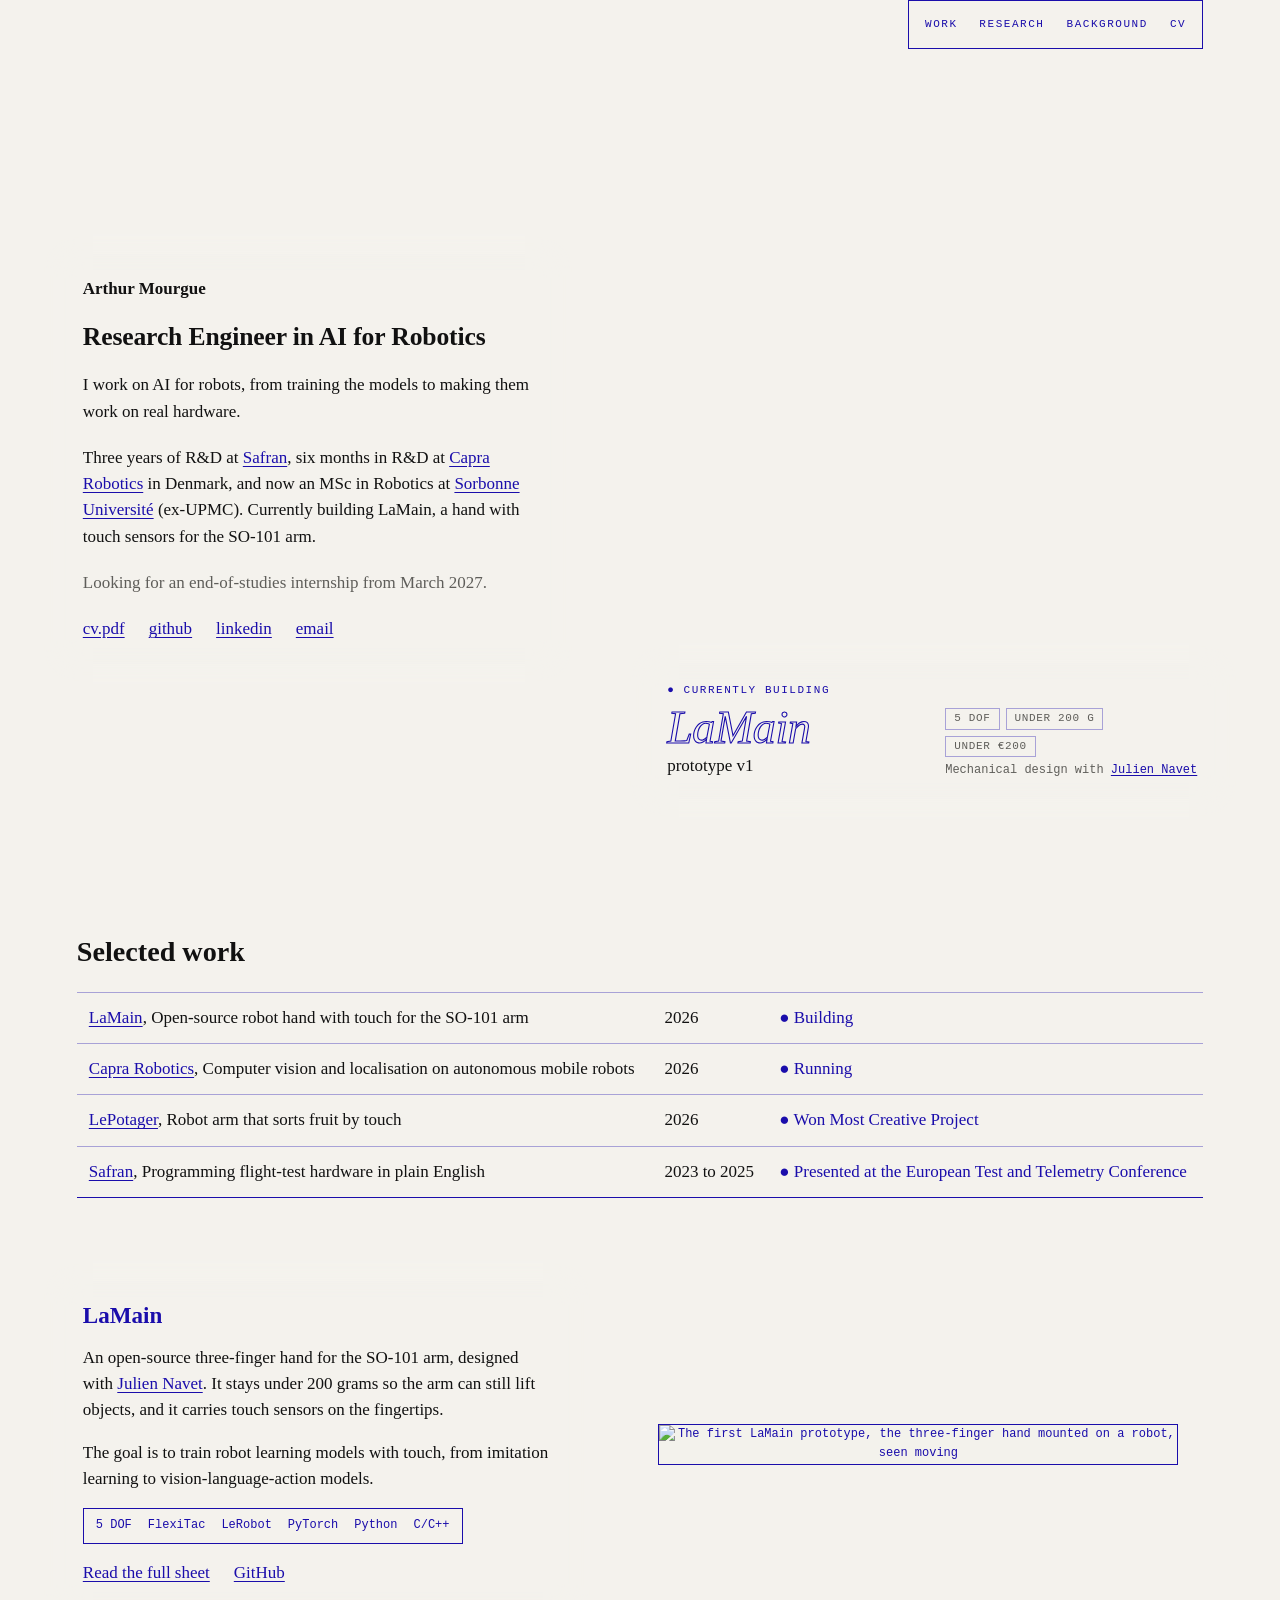
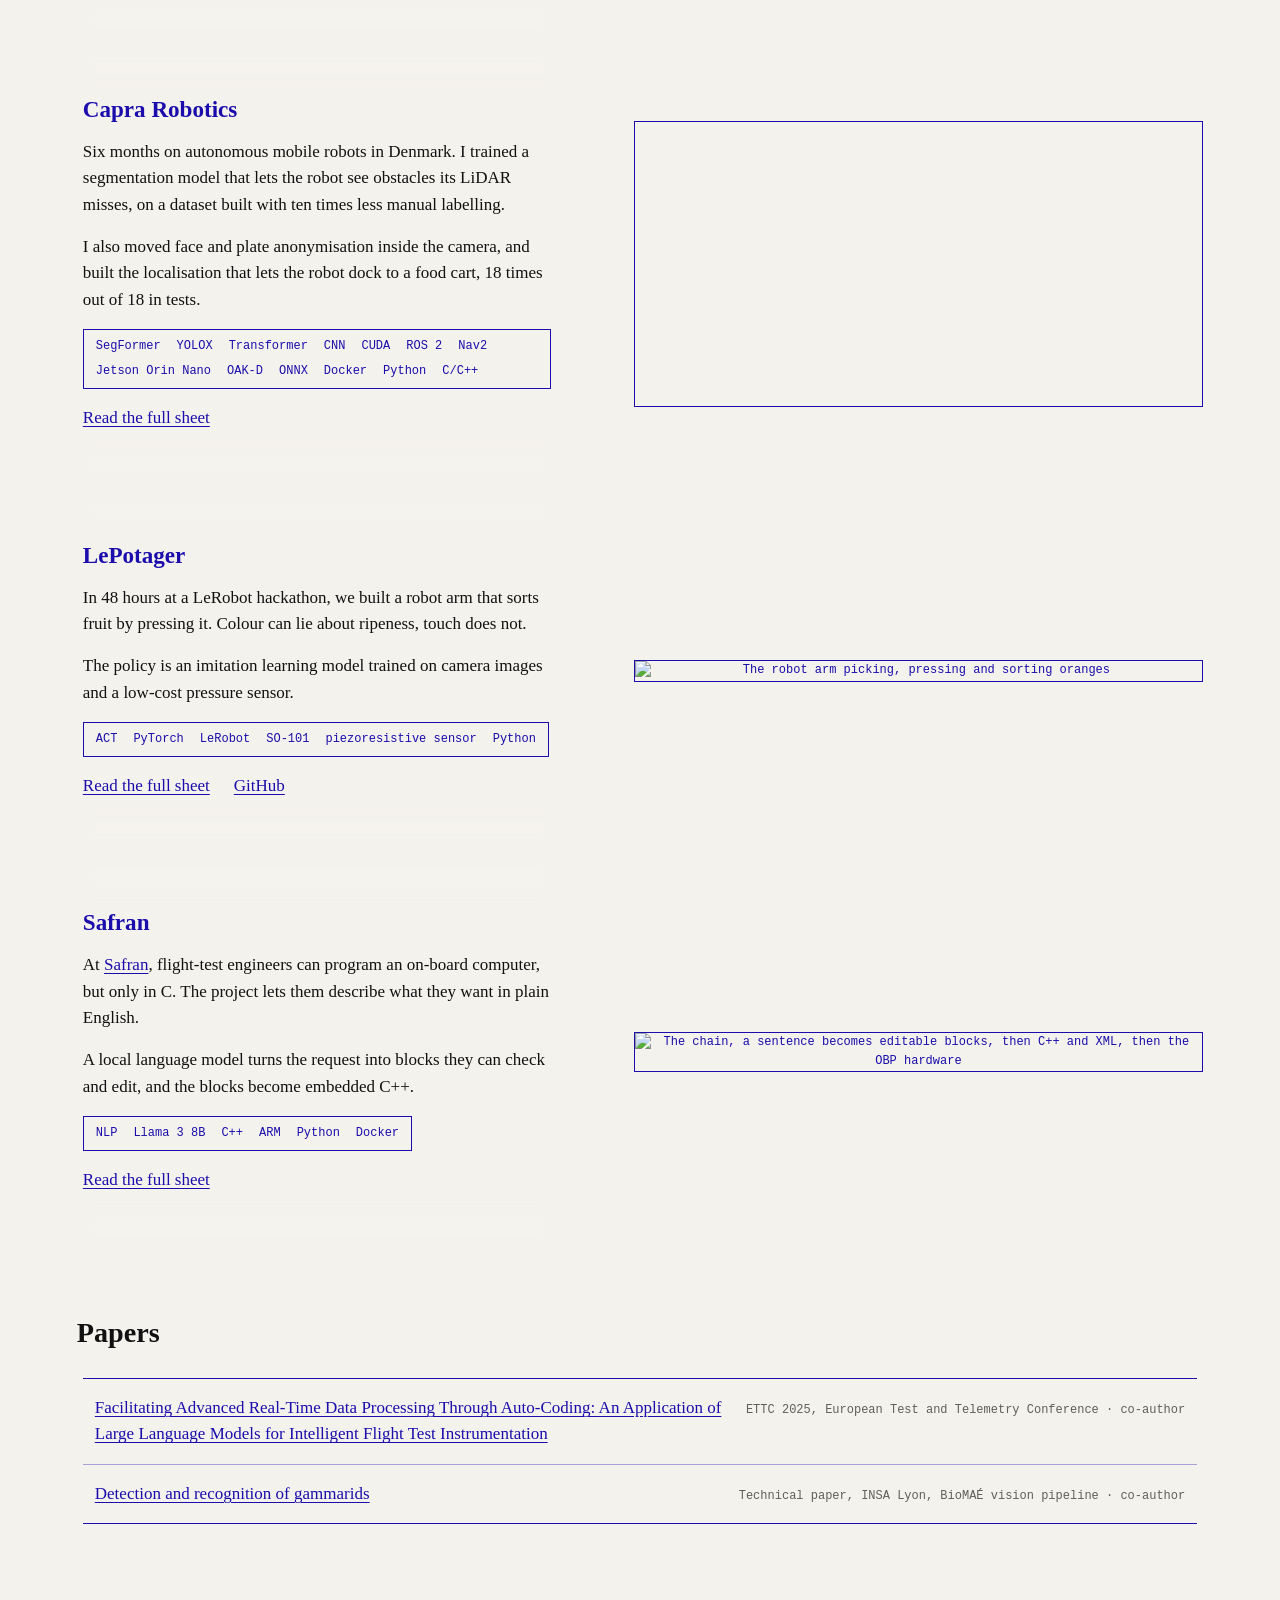
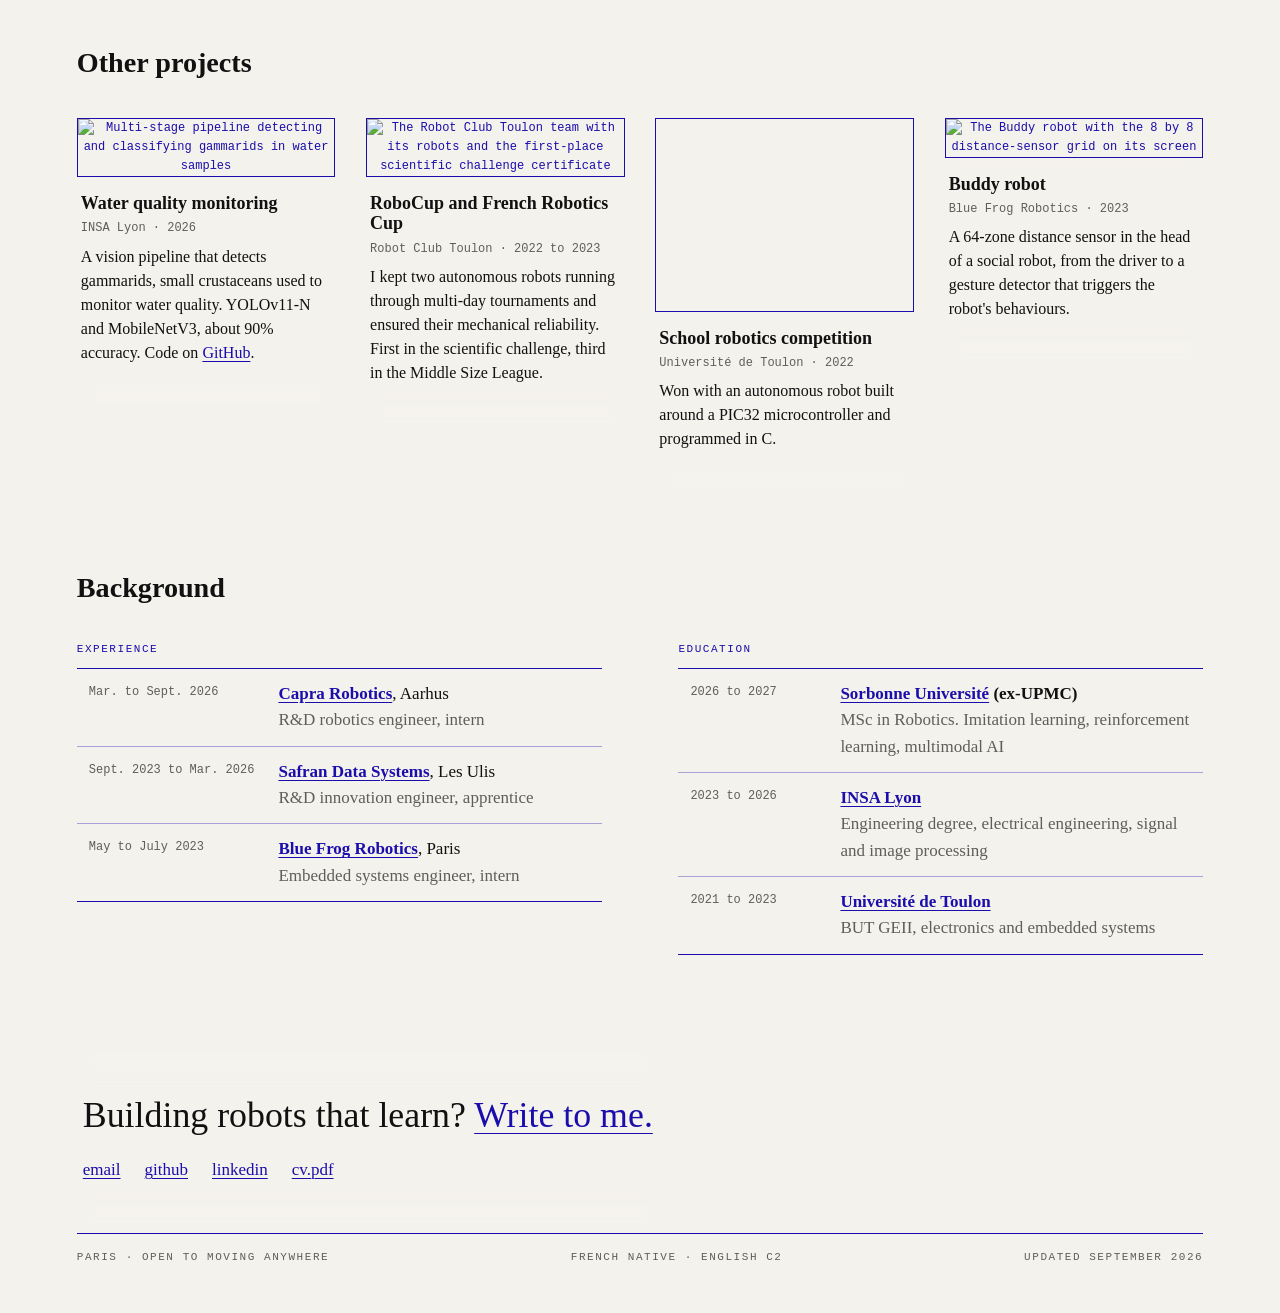
==== site/index.html @ dbec669f "feat: tighten copy, add GitHub links and keep the site light-only" ====
<!doctype html>
<html lang="en">
<head>
  <meta charset="utf-8">
  <meta name="viewport" content="width=device-width, initial-scale=1">
  <title>Arthur Mourgue, Research Engineer in AI for Robotics</title>
  <meta name="description" content="Research engineer in AI for robotics. Three years of R&amp;D at Safran, six months in R&amp;D at Capra Robotics, MSc in Robotics at Sorbonne Université (ex-UPMC).">
  <meta name="color-scheme" content="light">
  <link rel="icon" href="assets/img/favicon.svg" type="image/svg+xml">
  <link rel="stylesheet" href="assets/css/style.css?v=52">
  <!-- Social preview: export a 1200x630 screenshot of the hero to assets/img/og.png -->
  <meta property="og:title" content="Arthur Mourgue, Research Engineer in AI for Robotics">
  <meta property="og:description" content="AI for robots, from training the models to running them on real hardware.">
  <meta property="og:image" content="assets/img/og.png">
</head>
<body>
<main class="wrap">
  <nav class="hero-nav" aria-label="Sections">
    <a href="#work">Work</a>
    <a href="#research">Research</a>
    <a href="#background">Background</a>
    <a href="assets/documents/cv_arthurmourgue.pdf">CV</a>
  </nav>

  <!-- ================= HERO ================= -->
  <section class="hero" aria-label="Introduction">
    <div class="intro paper">
      <p class="me">Arthur Mourgue</p>
      <h1>Research Engineer in AI for Robotics</h1>
      <p class="lead">I work on AI for robots, from training the models to making them work on real hardware.</p>
      <p>Three years of R&amp;D at <a href="https://www.safran-group.com/companies/safran-data-systems">Safran</a>, six months in R&amp;D at <a href="https://caprarobotics.com">Capra Robotics</a> in Denmark, and now an MSc in Robotics at <a href="https://www.sorbonne-universite.fr">Sorbonne Université</a> (ex-UPMC). Currently building LaMain, a hand with touch sensors for the SO-101 arm.</p>
      <p class="note">Looking for an end-of-studies internship from March 2027.</p>
      <p class="links">
        <a href="assets/documents/cv_arthurmourgue.pdf">cv.pdf</a>
        <a href="https://github.com/Arthur-Mourgue">github</a>
        <a href="https://www.linkedin.com/in/arthur-mourgue/">linkedin</a>
        <a href="mailto:arthurmourgue0@gmail.com">email</a>
      </p>
    </div>

    <figure class="hand-figure">
      <div class="hand" role="img" aria-label="LaMain, a three-finger robot hand, drawn as a blue technical line drawing">
        <div class="hand__lines"></div>
        <div class="hand__sweep" aria-hidden="true"><div class="hand__lines"></div></div>
        <!-- Coordinates are in the drawing's own 588 x 580 space. Move the dots onto the right parts once the clean CAD export is in. -->
        <svg class="hand__notes" viewBox="0 0 588 580" aria-hidden="true">
          <g class="note"><circle cx="142.7" cy="246.6" r="4"/><path d="M142.7,246.6 L164,54"/><text x="170" y="60">linked flexion</text></g>
          <g class="note"><circle cx="215.4" cy="263.4" r="4"/><path d="M215.4,263.4 L398,114"/><text x="404" y="120">abduction servo</text></g>
          <g class="note"><circle cx="316.1" cy="448.3" r="4"/><path d="M316.1,448.3 L422,506"/><text x="428" y="512">thumb, two servos in series</text></g>
        </svg>
      </div>
      <figcaption class="hand-caption paper">
        <span class="label is-live--pulse">● Currently building</span>
        <div class="hand-caption__grid">
          <div class="hand-caption__left">
            <span class="name">LaMain</span>
            <span class="hand-caption__proto">prototype v1</span>
          </div>
          <div class="hand-caption__right">
            <span class="hand-caption__tags">
              <span class="hand-caption__tag">5 DOF</span>
              <span class="hand-caption__tag">under 200 g</span>
              <span class="hand-caption__tag">under €200</span>
            </span>
            <span class="hand-caption__credit">Mechanical design with <a href="https://www.linkedin.com/in/julien-navet/">Julien Navet</a></span>
          </div>
        </div>
      </figcaption>
    </figure>
  </section>

  <!-- ================= SELECTED WORK ================= -->
  <section id="work" class="section">
    <div class="section-head section-head--table"><h2>Selected work</h2></div>
    <table class="sheet-table">
      <tbody>
        <tr><td><a href="#sheet-01">LaMain</a>, Open-source robot hand with touch for the SO-101 arm</td><td class="col-year">2026</td><td class="is-live is-live--pulse">● Building</td></tr>
        <tr><td><a href="#sheet-02">Capra Robotics</a>, Computer vision and localisation on autonomous mobile robots</td><td class="col-year">2026</td><td class="is-live">● Running</td></tr>
        <tr><td><a href="#sheet-03">LePotager</a>, Robot arm that sorts fruit by touch</td><td class="col-year">2026</td><td class="is-live">● Won Most Creative Project</td></tr>
        <tr><td><a href="#sheet-04">Safran</a>, Programming flight-test hardware in plain English</td><td class="col-year">2023 to 2025</td><td class="is-live">● Presented at the European Test and Telemetry Conference</td></tr>
      </tbody>
    </table>

    <article id="sheet-01" class="sheet" aria-labelledby="s1">
      <div class="sheet__text paper">
        <h3 id="s1">LaMain</h3>
        <p>An open-source three-finger hand for the SO-101 arm, designed with <a href="https://www.linkedin.com/in/julien-navet/">Julien Navet</a>. It stays under 200 grams so the arm can still lift objects, and it carries touch sensors on the fingertips.</p>
        <p>The goal is to train robot learning models with touch, from imitation learning to vision-language-action models.</p>
        <div class="sheet__tags">
          <span>5 DOF</span>
          <span>FlexiTac</span>
          <span>LeRobot</span>
          <span>PyTorch</span>
          <span>Python</span>
          <span>C/C++</span>
        </div>
        <p class="links"><a class="more" href="projects/lamain.html">Read the full sheet</a><a class="more" href="https://github.com/Arthur-Mourgue/LaMain">GitHub</a></p>
      </div>
      <figure>
        <div class="media media--wide"><img src="assets/documents/LaMain/lamainv0.gif" alt="The first LaMain prototype, the three-finger hand mounted on a robot, seen moving"></div>
      </figure>
    </article>

    <article id="sheet-02" class="sheet" aria-labelledby="s2">
      <div class="sheet__text paper">
        <h3 id="s2">Capra Robotics</h3>
        <p>Six months on autonomous mobile robots in Denmark. I trained a segmentation model that lets the robot see obstacles its LiDAR misses, on a dataset built with ten times less manual labelling.</p>
        <p>I also moved face and plate anonymisation inside the camera, and built the localisation that lets the robot dock to a food cart, 18 times out of 18 in tests.</p>
        <div class="sheet__tags">
          <span>SegFormer</span>
          <span>YOLOX</span>
          <span>Transformer</span>
          <span>CNN</span>
          <span>CUDA</span>
          <span>ROS 2</span>
          <span>Nav2</span>
          <span>Jetson Orin Nano</span>
          <span>OAK-D</span>
          <span>ONNX</span>
          <span>Docker</span>
          <span>Python</span>
          <span>C/C++</span>
        </div>
        <a class="more" href="projects/capra.html">Read the full sheet</a>
      </div>
      <figure>
        <div class="media"><video autoplay muted loop playsinline><source src="assets/documents/Capra/capra-segmentation.mp4" type="video/mp4"></video></div>
      </figure>
    </article>

    <article id="sheet-03" class="sheet" aria-labelledby="s3">
      <div class="sheet__text paper">
        <h3 id="s3">LePotager</h3>
        <p>In 48 hours at a LeRobot hackathon, we built a robot arm that sorts fruit by pressing it. Colour can lie about ripeness, touch does not.</p>
        <p>The policy is an imitation learning model trained on camera images and a low-cost pressure sensor.</p>
        <div class="sheet__tags">
          <span>ACT</span>
          <span>PyTorch</span>
          <span>LeRobot</span>
          <span>SO-101</span>
          <span>piezoresistive sensor</span>
          <span>Python</span>
        </div>
        <p class="links"><a class="more" href="projects/lepotager.html">Read the full sheet</a><a class="more" href="https://github.com/Arthur-Mourgue/LePotager">GitHub</a></p>
      </div>
      <figure>
        <div class="media"><img src="assets/documents/LePotager/pipeline.gif" alt="The robot arm picking, pressing and sorting oranges"></div>
      </figure>
    </article>

    <article id="sheet-04" class="sheet" aria-labelledby="s4">
      <div class="sheet__text paper">
        <h3 id="s4">Safran</h3>
        <p>At <a href="https://www.safran-group.com/companies/safran-data-systems">Safran</a>, flight-test engineers can program an on-board computer, but only in C. The project lets them describe what they want in plain English.</p>
        <p>A local language model turns the request into blocks they can check and edit, and the blocks become embedded C++.</p>
        <div class="sheet__tags">
          <span>NLP</span>
          <span>Llama 3 8B</span>
          <span>C++</span>
          <span>ARM</span>
          <span>Python</span>
          <span>Docker</span>
        </div>
        <a class="more" href="projects/dagobert.html">Read the full sheet</a>
      </div>
      <figure>
        <div class="media"><img src="assets/documents/Safran/dagobert-01-chaine-complete.png" alt="The chain, a sentence becomes editable blocks, then C++ and XML, then the OBP hardware"></div>
      </figure>
    </article>
  </section>

  <!-- ================= RESEARCH AND PAPERS ================= -->
  <section id="research" class="section">
    <div class="section-head section-head--table"><h2>Papers</h2></div>
    <div class="research">
      <div class="research__block">
        <ul class="papers">
          <li>
            <a href="https://conference-ettc.org/ettc-2025/program/detailed-program/#:~:text=Arthur%20Mourgue">Facilitating Advanced Real-Time Data Processing Through Auto-Coding: An Application of Large Language Models for Intelligent Flight Test Instrumentation</a>
            <span class="spec">ETTC 2025, European Test and Telemetry Conference · co-author</span>
          </li>
          <li>
            <a href="assets/documents/B6_D_tection_reconnaissance_gammares-2.pdf">Detection and recognition of gammarids</a>
            <span class="spec">Technical paper, INSA Lyon, BioMAÉ vision pipeline · co-author</span>
          </li>
        </ul>
      </div>
    </div>
  </section>

  <!-- ================= OTHER PROJECTS ================= -->
  <section class="section">
    <div class="section-head"><h2>Other projects</h2></div>
    <div class="cards">
      <article class="card">
        <div class="media"><img src="assets/documents/pieplinegammarebiomae.png" alt="Multi-stage pipeline detecting and classifying gammarids in water samples"></div>
        <div class="card__text paper">
          <h3>Water quality monitoring</h3>
          <span class="spec">INSA Lyon · 2026</span>
          <p>A vision pipeline that detects gammarids, small crustaceans used to monitor water quality. YOLOv11-N and MobileNetV3, about 90% accuracy. Code on <a href="https://github.com/Arthur-Mourgue/biomae-gammarus">GitHub</a>.</p>
        </div>
      </article>
      <article class="card">
        <div class="media"><img src="assets/documents/RobotClubToulonaisScientificchallenge.jpg" alt="The Robot Club Toulon team with its robots and the first-place scientific challenge certificate"></div>
        <div class="card__text paper">
          <h3>RoboCup and French Robotics Cup</h3>
          <span class="spec">Robot Club Toulon · 2022 to 2023</span>
          <p>I kept two autonomous robots running through multi-day tournaments and ensured their mechanical reliability. First in the scientific challenge, third in the Middle Size League.</p>
        </div>
      </article>
      <article class="card">
        <div class="media media--crop"><video autoplay muted loop playsinline><source src="assets/documents/competition-robotique.mp4" type="video/mp4"></video></div>
        <div class="card__text paper">
          <h3>School robotics competition</h3>
          <span class="spec">Université de Toulon · 2022</span>
          <p>Won with an autonomous robot built around a PIC32 microcontroller and programmed in C.</p>
        </div>
      </article>
      <article class="card">
        <div class="media"><img src="assets/documents/buddyrobot.png" alt="The Buddy robot with the 8 by 8 distance-sensor grid on its screen"></div>
        <div class="card__text paper">
          <h3>Buddy robot</h3>
          <span class="spec">Blue Frog Robotics · 2023</span>
          <p>A 64-zone distance sensor in the head of a social robot, from the driver to a gesture detector that triggers the robot's behaviours.</p>
        </div>
      </article>
    </div>
  </section>

  <!-- ================= BACKGROUND ================= -->
  <section id="background" class="section">
    <div class="section-head"><h2>Background</h2></div>
    <div class="background">
      <div>
        <h3 class="label">Experience</h3>
        <table class="cv-table">
          <tr><td>Mar. to Sept. 2026</td><td><b><a href="https://caprarobotics.com">Capra Robotics</a></b>, Aarhus<span>R&amp;D robotics engineer, intern</span></td></tr>
          <tr><td>Sept. 2023 to Mar. 2026</td><td><b><a href="https://www.safran-group.com/companies/safran-data-systems">Safran Data Systems</a></b>, Les Ulis<span>R&amp;D innovation engineer, apprentice</span></td></tr>
          <tr><td>May to July 2023</td><td><b><a href="https://bluefrogrobotics.com">Blue Frog Robotics</a></b>, Paris<span>Embedded systems engineer, intern</span></td></tr>
        </table>
      </div>
      <div>
        <h3 class="label">Education</h3>
        <table class="cv-table">
          <tr><td>2026 to 2027</td><td><b><a href="https://www.sorbonne-universite.fr">Sorbonne Université</a> (ex-UPMC)</b><span>MSc in Robotics. Imitation learning, reinforcement learning, multimodal AI</span></td></tr>
          <tr><td>2023 to 2026</td><td><b><a href="https://www.insa-lyon.fr">INSA Lyon</a></b><span>Engineering degree, electrical engineering, signal and image processing</span></td></tr>
          <tr><td>2021 to 2023</td><td><b><a href="https://www.univ-tln.fr">Université de Toulon</a></b><span>BUT GEII, electronics and embedded systems</span></td></tr>
        </table>
      </div>
    </div>
  </section>

  <!-- ================= CONTACT ================= -->
  <footer id="contact" class="contact">
    <div class="contact__box paper">
      <p class="contact__line">Building robots that learn? <a href="mailto:arthurmourgue0@gmail.com">Write to me.</a></p>
      <p class="links"><a href="mailto:arthurmourgue0@gmail.com">email</a><a href="https://github.com/Arthur-Mourgue">github</a><a href="https://www.linkedin.com/in/arthur-mourgue/">linkedin</a><a href="assets/documents/cv_arthurmourgue.pdf">cv.pdf</a></p>
    </div>
    <div class="contact__foot">
      <span class="label label--muted">Paris · open to moving anywhere</span>
      <span class="label label--muted">French native · English C2</span>
      <span class="label label--muted">updated September 2026</span>
    </div>
  </footer>
</main>
<script src="assets/js/site.js?v=15" defer></script>
</body>
</html>
---- site/assets/css/style.css ----
/* ==========================================================================
   Arthur Mourgue, portfolio
   Art direction. A set of technical drawings. Paper, small crosses, serif,
   one blue accent (the hand, touch, links). Nothing else.
   ========================================================================== */

/* ---------- Tokens ---------- */
:root {
  --paper: #F4F2ED;
  --ink: #111111;
  --muted: #5F5E5A;
  --blue: #1A0DAB;
  --hair: rgba(26, 13, 171, 0.35);
  --slot: rgba(244, 242, 237, 0.85);
  --grid: url("../img/crosses.svg");
  --crosses-accent: url("../img/crosses-accent.svg");

  --serif: "Times New Roman", Times, Georgia, serif;
  --mono: ui-monospace, Menlo, Consolas, monospace;

  /* Fluid sizes. They follow the viewport, so the page keeps its proportions
     at any window size and any browser zoom. */
  --pad: clamp(24px, 6vw, 112px);
  --gap: clamp(32px, 6vw, 104px);
  --h1: clamp(1.4375rem, 2vw, 1.9375rem);
  --lead: clamp(1.125rem, 1.3vw, 1.375rem);
  --body: clamp(1.0625rem, 1.1vw, 1.1875rem);
  --h2: clamp(1.625rem, 2.2vw, 2.125rem);
  --section: clamp(6rem, 13vh, 9.375rem);
}

/* ---------- Base ---------- */
*, *::before, *::after { box-sizing: border-box; }
html { scroll-behavior: smooth; }
body {
  position: relative;
  margin: 0;
  background: var(--paper) var(--grid);
  background-size: 28px 28px;
  color: var(--ink);
  font: var(--body)/1.55 var(--serif);
  -webkit-font-smoothing: antialiased;
  text-rendering: optimizeLegibility;
}
p { margin: 0; }
h1, h2, h3 { margin: 0; line-height: 1.12; }
a { color: var(--blue); text-underline-offset: 0.16em; text-decoration-thickness: 1px; }
a:hover { text-decoration-thickness: 2px; }
:focus-visible { outline: 2px solid var(--blue); outline-offset: 3px; }
img, video { display: block; max-width: 100%; }

.wrap { max-width: 1480px; margin-inline: auto; padding-inline: var(--pad); }

/* Text sitting on the crosses. The grid fades out behind it. */
.paper { background: var(--paper); box-shadow: 0 0 20px 16px var(--paper); }

/* Tactile background: the grid of little crosses lights up in blue near the
   cursor, across the whole page. --mx / --my are set by assets/js/site.js.
   position: absolute (anchored to body, which is position: relative above)
   so this scrolls together with body's own grid background; they'd drift
   out of alignment if this used position: fixed (viewport-anchored) while
   body's background stays document-anchored. --mx/--my are page coordinates
   (pageX/pageY) to match. */
@media (hover: hover) and (pointer: fine) {
  body::before {
    content: "";
    position: absolute;
    inset: 0;
    z-index: -1;
    pointer-events: none;
    color: var(--blue);
    background-image: url("../img/crosses-accent.svg");
    background-size: 28px 28px;
    -webkit-mask-image: radial-gradient(circle 140px at var(--mx, -1000px) var(--my, -1000px), #000 0%, transparent 100%);
            mask-image: radial-gradient(circle 140px at var(--mx, -1000px) var(--my, -1000px), #000 0%, transparent 100%);
  }
}

/* Click ripple: a wave that turns the page's own crosses blue as it passes.
   The layer spans the whole document (inset: 0, anchored to body like the hover
   glow) so its 28px crosses share body's background origin: the blue crosses land
   exactly on the grey ones instead of forming a second, offset grid. The wave is a
   clip-path circle centred on --rx/--ry (the click, in page coordinates, set by
   site.js) growing to RADIUS and fading. z-index -1 keeps it behind the content
   but above the page background; pointer-events none so it never blocks clicks. */
.ripple {
  position: absolute;
  inset: 0;
  z-index: -1;
  pointer-events: none;
  background: var(--blue);
  -webkit-mask-image: var(--crosses-accent);
          mask-image: var(--crosses-accent);
  -webkit-mask-size: 28px 28px;
          mask-size: 28px 28px;
  -webkit-mask-repeat: repeat;
          mask-repeat: repeat;
  animation: ripple 900ms ease-out forwards;
}
@keyframes ripple {
  0% {
    clip-path: circle(0px at var(--rx, 50%) var(--ry, 50%));
    opacity: 1;
  }
  100% {
    clip-path: circle(520px at var(--rx, 50%) var(--ry, 50%));
    opacity: 0;
  }
}

/* ---------- Small parts ---------- */
.label {
  font: 0.6875rem/1.4 var(--mono);
  letter-spacing: 0.14em;
  text-transform: uppercase;
  color: var(--blue);
}
.label--muted { color: var(--muted); }
.spec { font: 0.75rem/1.6 var(--mono); color: var(--muted); }
.muted { color: var(--muted); }
.links { display: flex; flex-wrap: wrap; gap: 8px 24px; }

.name {
  font: italic 400 clamp(2.5rem, 3.6vw, 3.625rem)/1 var(--serif);
  letter-spacing: -0.01em;
  color: transparent;
  -webkit-text-stroke: 1.1px var(--blue);
}
@supports not (-webkit-text-stroke: 1px) { .name { color: var(--blue); } }

/* Image slot. A dashed frame until a real image or video is added. */
.media {
  position: relative;
  aspect-ratio: 3 / 2;
  border: 1px dashed var(--blue);
  background: var(--slot);
  display: flex; align-items: center; justify-content: center;
  padding: 24px; text-align: center;
  font: 0.75rem/1.6 var(--mono); color: var(--blue);
  overflow: hidden;
}
/* With a real image or video, the frame hugs the media's own aspect ratio. */
.media:has(img), .media:has(video) { border-style: solid; padding: 0; aspect-ratio: auto; }
.media img, .media video { width: 100%; height: auto; object-fit: contain; }
/* Cropped variant: a fixed landscape frame filled by the media. */
.media--crop:has(img), .media--crop:has(video) { aspect-ratio: 4 / 3; }
.media--crop img, .media--crop video { height: 100%; object-fit: cover; }
/* Narrower frames for a small standalone figure, centred in the column. */
.media--narrow { max-width: 440px; margin-inline: auto; }
.media--medium { max-width: 580px; margin-inline: auto; }
/* Wider than the other media, for the LaMain v0 gif: the main visual of the first
   sheet. width 100% rather than auto side margins alone, because on a flex item
   auto cross-axis margins replace the stretch and the frame would shrink to the
   image's intrinsic width instead of following the column. */
.media--wide { width: 100%; max-width: 520px; margin-inline: auto; }
/* Two images side by side. */
.media-row { display: grid; grid-template-columns: 1fr 1fr; gap: clamp(12px, 1.6vw, 20px); align-items: start; }

/* ---------- Section heads ---------- */
.section { padding-top: var(--section); scroll-margin-top: 76px; }
/* The drawing list sits closer to the hero than the later sections. */
#work { padding-top: clamp(32px, 4vh, 56px); }
/* Every top-level section carries the same mono, uppercase, blue label and a
   hairline under it, so the blocks read as clearly separated units. */
.section-head {
  display: flex;
  align-items: baseline;
  justify-content: space-between;
  gap: 24px;
  padding-bottom: 12px;
  margin-bottom: clamp(24px, 3vh, 40px);
}
/* Section titles carry the same size and weight as the project names they head,
   but stay in ink: the section is the structure, the projects wear the accent.
   No rule here: the block below (a table or a list) brings its own border, and
   two horizontal lines in a row read as a mistake. */
.section-head h2 { font-size: var(--h2); font-weight: 700; color: var(--ink); }
/* Sits close to the table's own top border so the title still groups with it. */
.section-head--table { margin-bottom: 12px; }

/* ==========================================================================
   HERO. Exactly one screen at normal zoom.
   ========================================================================== */
.hero {
  position: relative;
  min-height: 100vh;
  min-height: 100svh;
  display: grid;
  grid-template-columns: minmax(0, 44fr) minmax(0, 56fr);
  column-gap: var(--gap);
  align-items: center;
  padding-block: clamp(64px, 10vh, 120px) clamp(56px, 8vh, 104px);
}
/* Sticky section nav. The paper chip hugs the links (no full-width bar) and its
   soft halo hides the cross grid behind it.
   The bar floats over the hero instead of pushing it down: a fixed height plus a
   negative bottom margin of the same value cancels the space it takes in the
   flow, so the hero still fills the first screen and stays vertically centred. */
.hero-nav {
  --nav-h: calc(0.9625rem + 2rem + 2px);
  position: sticky;
  top: 0;
  z-index: 15;
  width: fit-content;
  margin-left: auto;
  margin-bottom: calc(-1 * var(--nav-h));
  height: var(--nav-h);
  display: flex;
  align-items: center;
  gap: 22px;
  padding: 0 16px;
  background: var(--paper);
  border: 1px solid var(--blue);
}
.hero-nav a { font: 0.6875rem/1.4 var(--mono); letter-spacing: 0.14em; text-transform: uppercase; text-decoration: none; white-space: nowrap; }
.hero-nav a:hover { text-decoration: underline; }
.scroll-cue {
  position: absolute; bottom: clamp(20px, 3.5vh, 36px); left: 0;
  font: 0.6875rem/1.4 var(--mono); letter-spacing: 0.14em; text-transform: uppercase; text-decoration: none;
}

.intro { display: flex; flex-direction: column; gap: clamp(14px, 2.2vh, 22px); padding: 6px; }
.intro .me { font-weight: 700; }
.intro h1 { font-size: var(--h1); font-weight: 700; letter-spacing: -0.005em; line-height: 1.2; }
.intro .lead { font-size: var(--body); line-height: 1.55; }
.intro .note { color: var(--muted); }

.hand-figure { margin: 0; justify-self: end; width: min(100%, 60vh); width: min(100%, 60svh); }
/* z-index: 1 keeps the hand above the reactive background (body::before, z-index -1),
   so the crosses show through the drawing's empty gaps but never through its strokes. */
.hand { position: relative; z-index: 1; isolation: isolate; aspect-ratio: 588 / 580; }

/* Opaque backing under the ink, masked by a slightly dilated copy of the drawing.
   The strokes are thin anti-aliased ink: once scaled they are semi-transparent, so
   the reactive crosses bled through and looked like they passed in front of the
   hand. This paper layer blocks the crosses on the strokes while the drawing's
   gaps stay see-through. */
.hand::before {
  content: "";
  position: absolute; inset: 0;
  background: var(--paper);
  -webkit-mask: url("../img/lamain-lines-backing.png") center / contain no-repeat;
          mask: url("../img/lamain-lines-backing.png") center / contain no-repeat;
}

/* The drawing is a mask: its colour follows var(--blue).
   The stroke colour is pre-blended with the paper rather than set with opacity: the
   result looks the same, but the strokes stay opaque and hide the reactive crosses
   behind them (at opacity 0.72 the crosses bled through the ink). */
.hand__lines {
  position: absolute; inset: 0;
  background: var(--blue);
  background: color-mix(in srgb, var(--blue) 72%, var(--paper));
  -webkit-mask: url("../img/lamain-lines.png") center / contain no-repeat;
          mask: url("../img/lamain-lines.png") center / contain no-repeat;
}
.hand__sweep {
  position: absolute; inset: 0;
  -webkit-mask-image: linear-gradient(to bottom, transparent 0, #000 45%, #000 55%, transparent 100%);
          mask-image: linear-gradient(to bottom, transparent 0, #000 45%, #000 55%, transparent 100%);
  -webkit-mask-size: 100% 35%; mask-size: 100% 35%;
  -webkit-mask-repeat: no-repeat; mask-repeat: no-repeat;
  animation: sweep 6s ease-in-out infinite;
}
.hand__sweep .hand__lines { opacity: 0.6; }
@keyframes sweep {
  0%        { -webkit-mask-position: 0 -60%; mask-position: 0 -60%; }
  75%, 100% { -webkit-mask-position: 0 160%; mask-position: 0 160%; }
}
.hand__notes { position: absolute; inset: 0; width: 100%; height: 100%; overflow: visible; }
/* Scoped to the drawing: .intro also uses a .note paragraph that must stay visible. */
.hand__notes .note { opacity: 0; animation: turn 9s ease-in-out infinite; }
.hand__notes .note:nth-of-type(2) { animation-delay: 3s; }
.hand__notes .note:nth-of-type(3) { animation-delay: 6s; }
.note circle { fill: var(--blue); }
.note path { stroke: var(--blue); stroke-width: 1; fill: none; }
.note text { fill: var(--blue); font: italic 1.1875rem var(--serif); }
@keyframes turn {
  0%        { opacity: 0; }
  6%, 30%   { opacity: 1; }
  36%, 100% { opacity: 0; }
}
.hand-caption { margin-top: 12px; display: flex; flex-direction: column; gap: 6px; padding: 4px; }
.hand-caption__grid { display: grid; grid-template-columns: 1fr 1fr; gap: 4px 24px; align-items: end; }
.hand-caption__left, .hand-caption__right { display: flex; flex-direction: column; gap: 4px; }
.hand-caption__left { gap: 2px; }
.hand-caption__proto { color: var(--ink); }
/* Specs and credit, stacked on the right half of the card. */
.hand-caption__tags {
  display: flex;
  flex-wrap: wrap;
  align-items: center;
  gap: 6px;
  font: 0.6875rem/1.4 var(--mono);
  letter-spacing: 0.06em;
  text-transform: uppercase;
  color: var(--muted);
}
.hand-caption__tag { border: 1px solid var(--hair); padding: 2px 8px; }
.hand-caption__credit { text-transform: none; letter-spacing: 0; font: 0.75rem/1.5 var(--mono); color: var(--muted); }

/* ==========================================================================
   SELECTED WORK
   ========================================================================== */
.sheet-table {
  width: 100%;
  border-collapse: collapse;
  border-top: 1px solid var(--blue);
  border-bottom: 1px solid var(--blue);
  background: var(--paper);
}
.sheet-table th { text-align: left; font-weight: 400; padding: 8px 12px; }
.sheet-table td { padding: 12px; border-top: 1px solid var(--hair); vertical-align: top; }
.sheet-table tbody tr:hover td { color: var(--blue); }
.is-live { color: var(--blue); }
/* Slow blink for an in-progress status only. */
.is-live--pulse { animation: status-pulse 3s ease-in-out infinite; }
@keyframes status-pulse {
  0%, 100% { opacity: 1; }
  50%      { opacity: 0.25; }
}

.sheet {
  display: grid;
  grid-template-columns: minmax(0, 480px) minmax(0, 1fr);
  column-gap: var(--gap);
  align-items: center;
  padding-top: clamp(80px, 11vh, 128px);
  scroll-margin-top: 88px;
}
.sheet__text { display: flex; flex-direction: column; gap: 16px; padding: 6px; }
.sheet__text h3 { font-size: calc(var(--h2) * 0.82); font-weight: 700; color: var(--blue); }
.sheet figure { margin: 0; display: flex; flex-direction: column; gap: 10px; }
/* Skills insert: the tech list, framed, above the "Read the full sheet" link. */
.sheet__tags {
  align-self: flex-start;
  max-width: 100%;
  display: flex;
  flex-wrap: wrap;
  gap: 6px 16px;
  border: 1px solid var(--blue);
  padding: 7px 12px;
  font: 0.75rem/1.6 var(--mono);
  color: var(--blue);
}
.more { font-size: var(--body); }

/* ==========================================================================
   RESEARCH AND PAPERS
   ========================================================================== */
.research {
  display: grid;
  grid-template-columns: minmax(0, 1fr);
  column-gap: var(--gap);
  align-items: start;
}
.research__block { display: flex; flex-direction: column; gap: 14px; padding: 6px; }
.research__block h3 { font-size: calc(var(--h2) * 0.8); font-weight: 700; }
.papers { list-style: none; margin: 0; padding: 0; border-top: 1px solid var(--blue); border-bottom: 1px solid var(--blue); background: var(--paper); }
.papers li { padding: 16px 12px; display: flex; flex-wrap: wrap; align-items: baseline; gap: 4px 24px; }
/* min-width: 0 on both, so they may shrink below their flex basis and content
   width instead of pushing the list wider than the viewport: the reference
   ("ETTC 2025, European Test and Telemetry Conference · co-author") is a long
   unbreakable-ish run that used to force a sideways scrollbar on narrow
   screens and under browser zoom. */
.papers li a { flex: 1 1 420px; min-width: 0; }
.papers li .spec { flex: 0 1 auto; min-width: 0; margin-left: auto; }
.papers li + li { border-top: 1px solid var(--hair); }

/* ==========================================================================
   OTHER PROJECTS
   ========================================================================== */
.cards { display: grid; grid-template-columns: repeat(4, minmax(0, 1fr)); gap: clamp(28px, 3vw, 48px) clamp(20px, 2.4vw, 40px); }
@media (max-width: 1200px) { .cards { grid-template-columns: repeat(2, minmax(0, 1fr)); } }
.card { display: flex; flex-direction: column; gap: 12px; }
.card__text { display: flex; flex-direction: column; gap: 6px; padding: 4px; }
.card h3 { font-size: 1.125rem; font-weight: 700; }
.card p { font-size: 1rem; line-height: 1.5; }

/* ==========================================================================
   BACKGROUND
   ========================================================================== */
.background { display: grid; grid-template-columns: minmax(0, 1fr) minmax(0, 1fr); column-gap: var(--gap); align-items: start; }
.background h3 { padding: 0 0 10px; }
.cv-table { width: 100%; border-collapse: collapse; border-top: 1px solid var(--blue); border-bottom: 1px solid var(--blue); background: var(--paper); }
.cv-table td { padding: 12px; border-top: 1px solid var(--hair); vertical-align: top; }
.cv-table tr:first-child td { border-top: none; }
.cv-table td:first-child { font: 0.75rem/1.9 var(--mono); color: var(--muted); white-space: nowrap; width: 150px; }
.cv-table b { font-weight: 700; }
.cv-table span { display: block; color: var(--muted); }

/* ==========================================================================
   CONTACT
   ========================================================================== */
.contact { padding-top: calc(var(--section) + 16px); padding-bottom: 48px; display: flex; flex-direction: column; gap: 44px; }
.contact__box { display: flex; flex-direction: column; gap: 20px; align-self: flex-start; padding: 6px; }
.contact__line { font-size: clamp(1.625rem, 2.8vw, 2.5rem); line-height: 1.2; }
.contact__foot { display: flex; flex-wrap: wrap; gap: 12px; justify-content: space-between; padding-top: 16px; border-top: 1px solid var(--blue); background: var(--paper); }

/* ==========================================================================
   PROJECT PAGES (articles)
   ========================================================================== */
/* Sticky so the "Work" link stays reachable while reading a sheet. The paper
   chip hugs the link and its halo hides the cross grid behind it. */
.topbar {
  position: sticky;
  top: 0;
  z-index: 15;
  width: fit-content;
  display: flex;
  align-items: center;
  padding: 16px;
  background: var(--paper);
  border: 1px solid var(--blue);
}
.titleblock {
  display: grid; grid-template-columns: repeat(4, minmax(0, 1fr));
  border: 1px solid var(--blue); border-bottom: none;
  background: var(--paper);
}
.titleblock__head {
  grid-column: 1 / -1;
  display: flex; flex-wrap: wrap; align-items: flex-end; justify-content: space-between; gap: 12px;
  padding: 14px 16px; border-bottom: 1px solid var(--blue);
}
.titleblock__head > div { display: flex; flex-direction: column; gap: 6px; }
.titleblock__cell { padding: 8px 12px; border-bottom: 1px solid var(--blue); display: flex; flex-direction: column; gap: 2px; font-size: 0.9375rem; }
.titleblock__cell + .titleblock__cell { border-left: 1px solid var(--blue); }
.titleblock__cell .label { font-size: 0.5625rem; }

.article-lead { max-width: 720px; margin-top: 56px; margin-inline: auto; font-size: var(--lead); line-height: 1.5; padding: 6px; }
.prose { max-width: 720px; margin-top: 40px; margin-inline: auto; padding: 6px; background: var(--paper); box-shadow: 0 0 24px 20px var(--paper); }
.prose h2 { font-size: var(--h2); font-weight: 700; margin: 56px 0 16px; }
.prose h3 { font-size: calc(var(--h2) * 0.72); font-weight: 700; margin: 36px 0 12px; }
.prose p { margin: 0 0 16px; line-height: 1.65; }
.prose figure { margin: 36px 0; }
.prose > :first-child { margin-top: 0; }

.pager { display: flex; flex-wrap: wrap; justify-content: space-between; gap: 16px; margin-top: var(--section); padding-block: 20px 56px; border-top: 1px solid var(--blue); background: var(--paper); }

/* ---------- Responsive ---------- */
@media (max-width: 960px) {
  .hero { grid-template-columns: minmax(0, 1fr); row-gap: 40px; }
  .hand-figure { justify-self: center; width: min(100%, 440px); }
  .hand__notes { display: none; }
  .sheet, .research, .background { grid-template-columns: minmax(0, 1fr); row-gap: 32px; }
  .cards { grid-template-columns: minmax(0, 1fr); }
  .titleblock { grid-template-columns: repeat(2, minmax(0, 1fr)); }
  .titleblock__cell:nth-child(odd of .titleblock__cell) { border-left: none; }
}
@media (max-width: 640px) {
  .col-year { display: none; }
  .hero-nav { gap: 14px; }
  .cv-table td:first-child { width: 96px; white-space: normal; }
  .media-row { grid-template-columns: 1fr; }
}

/* ---------- Motion off ---------- */
@media (prefers-reduced-motion: reduce) {
  html { scroll-behavior: auto; }
  .hand__sweep { display: none; }
  .hand__notes .note { animation: none; }
  .hand__notes .note:first-of-type { opacity: 1; }
  .is-live--pulse { animation: none; }
}
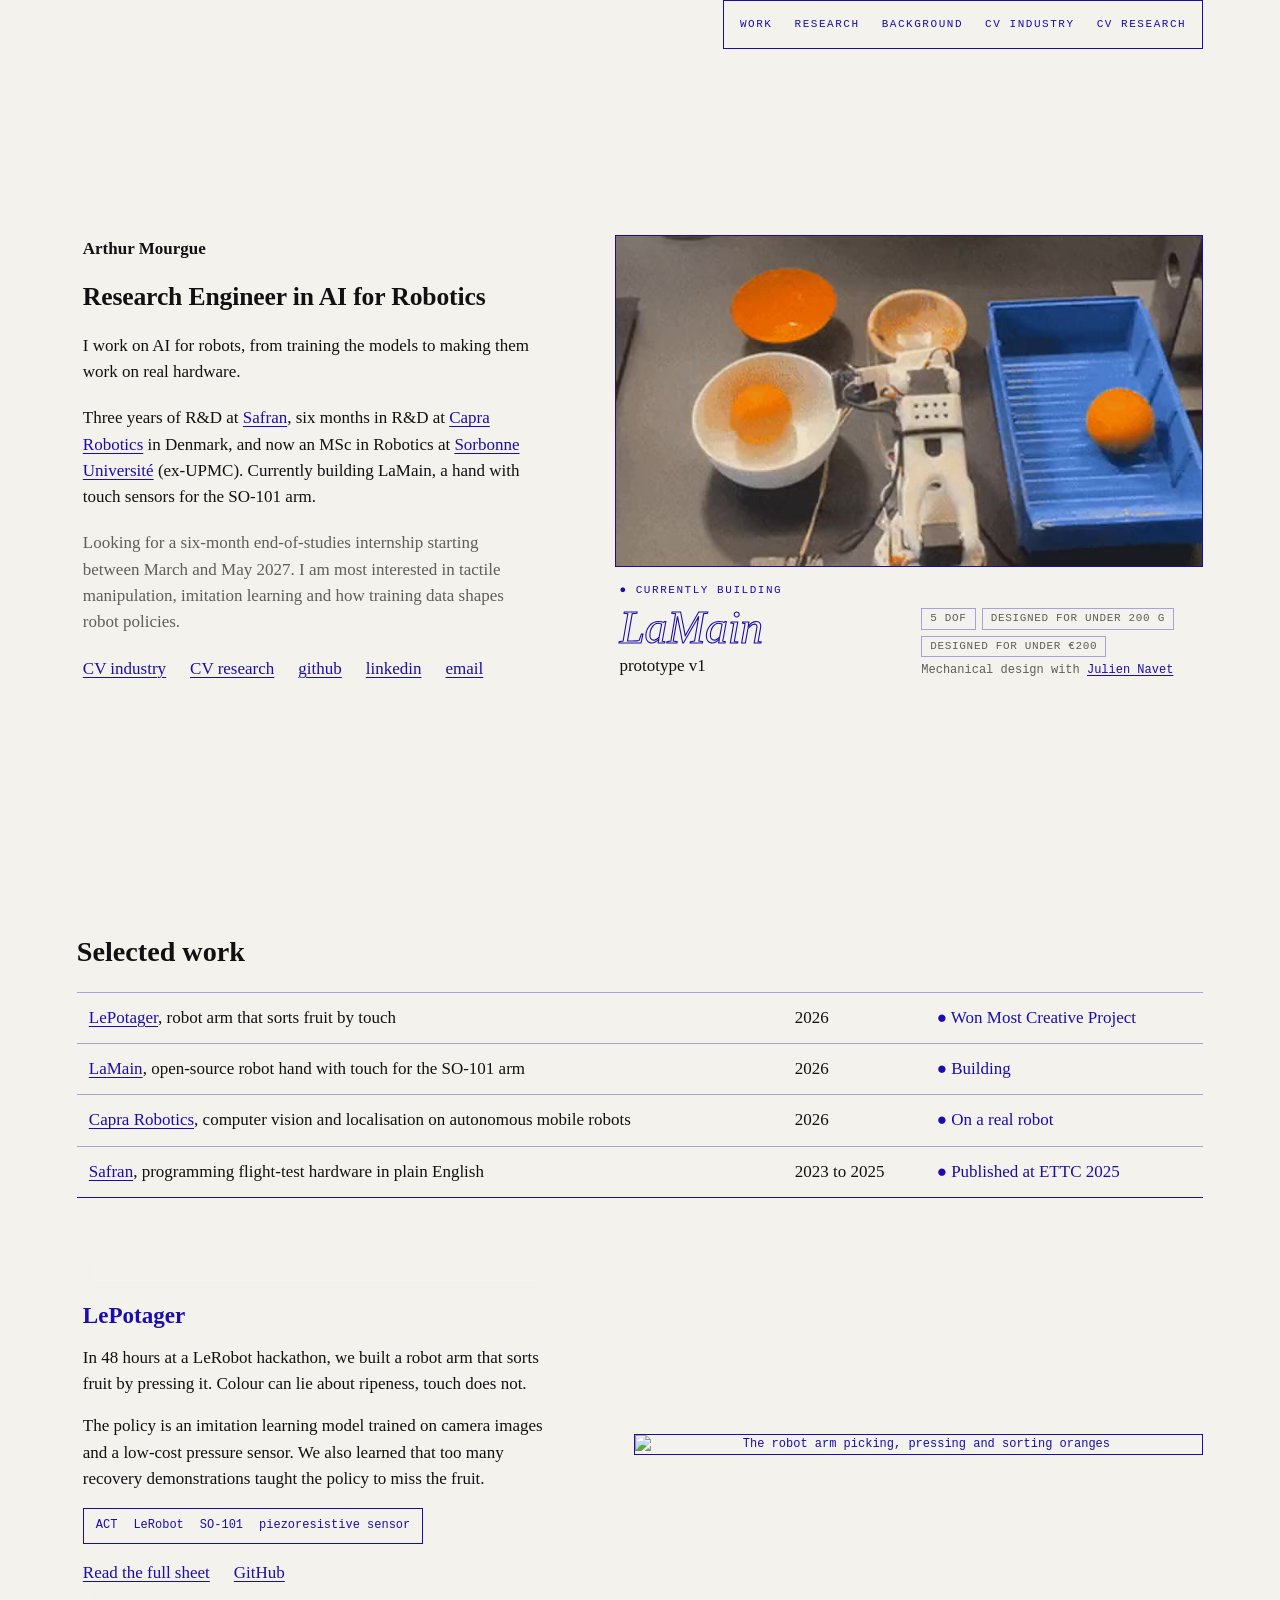
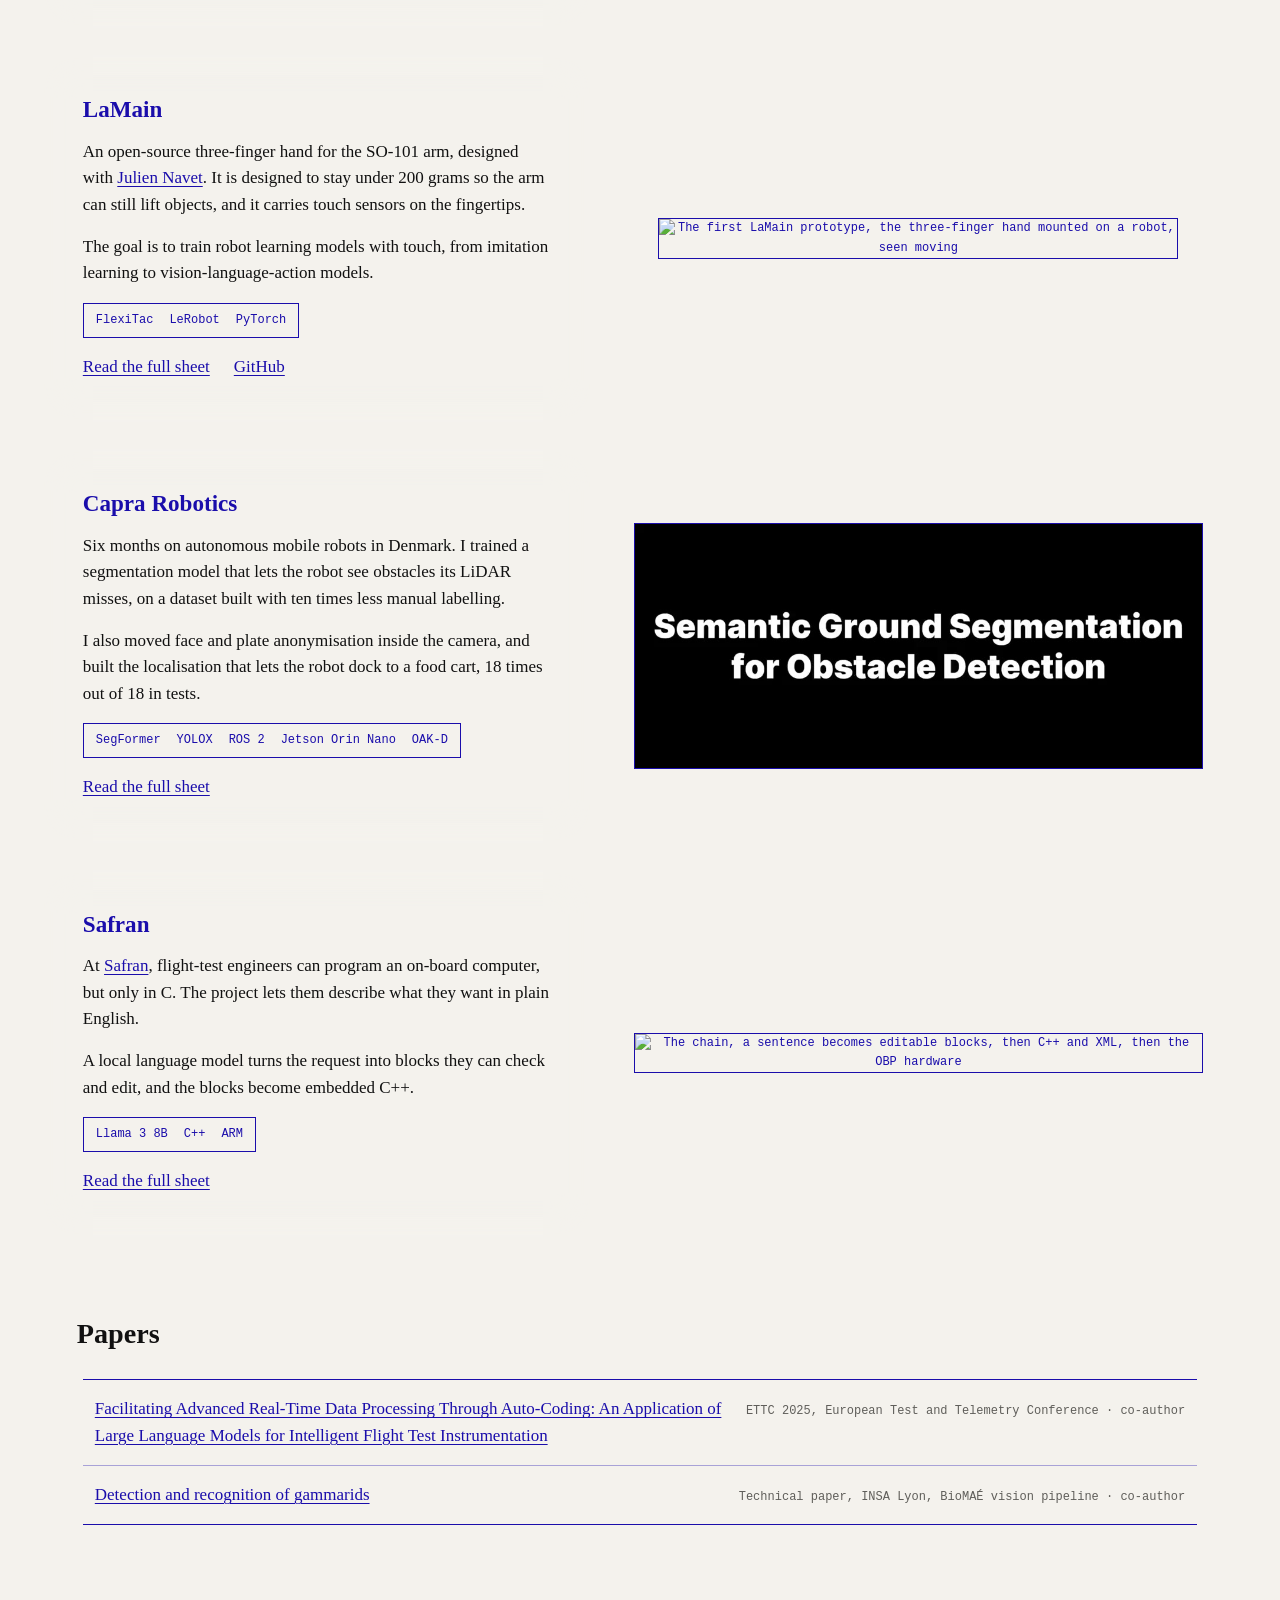
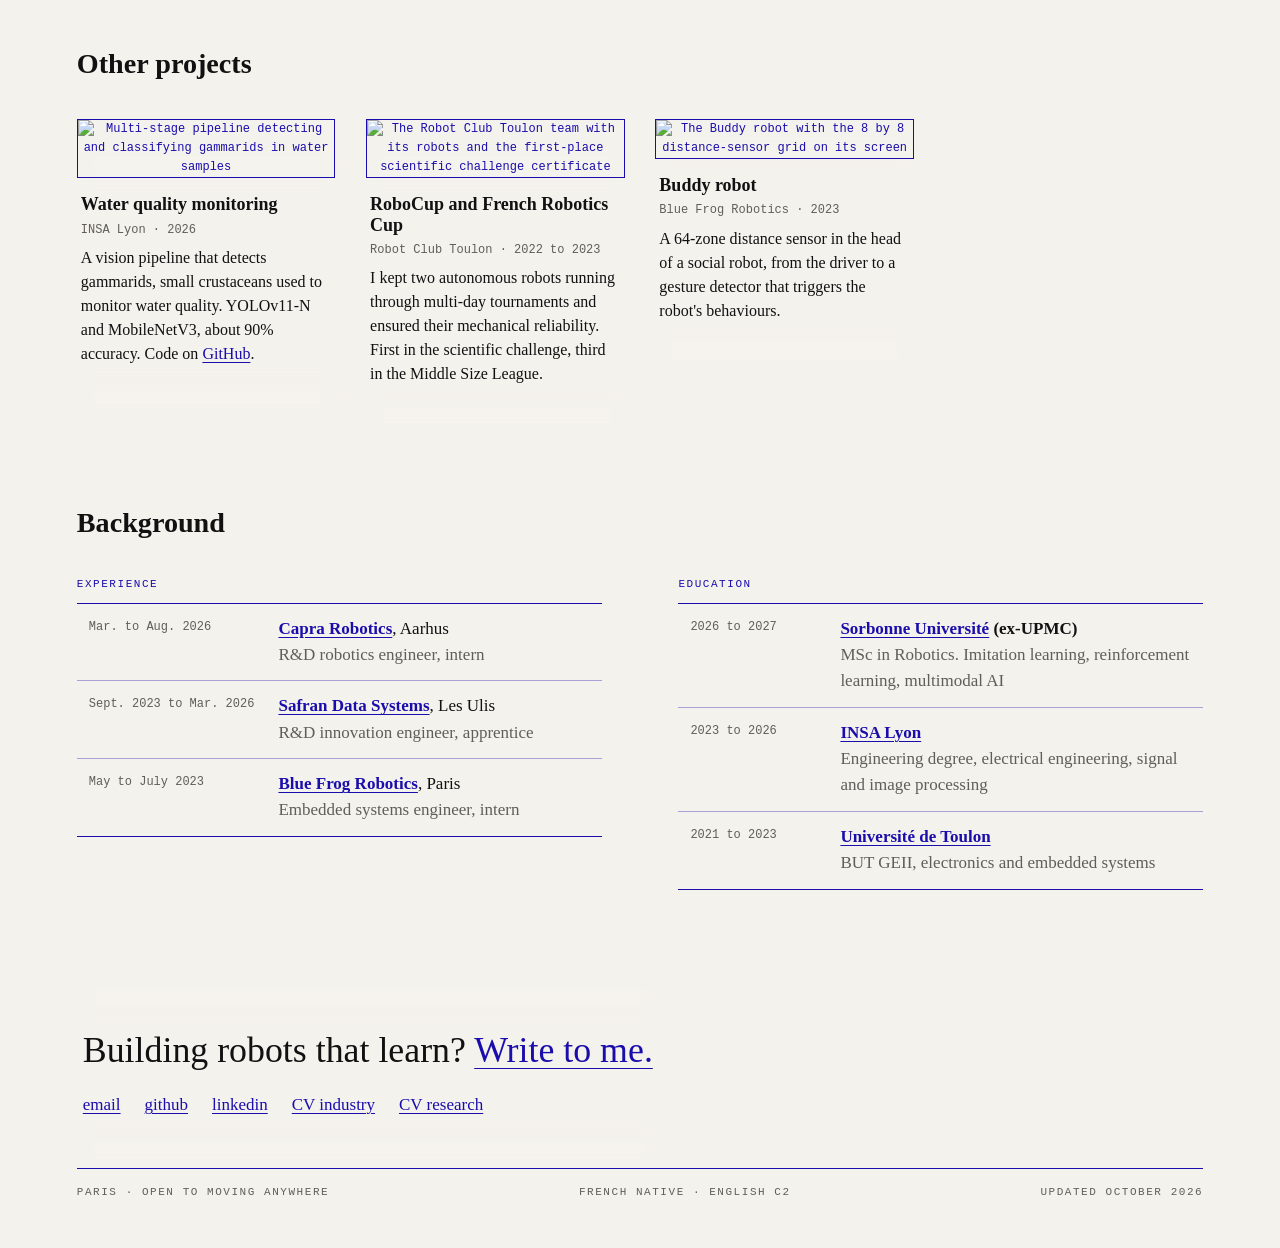
==== commit 71f4d642: "feat: refresh hero content and add subtle motion" ====
--- a/site/index.html
+++ b/site/index.html
@@ -7,7 +7,8 @@
   <meta name="description" content="Research engineer in AI for robotics. Three years of R&amp;D at Safran, six months in R&amp;D at Capra Robotics, MSc in Robotics at Sorbonne Université (ex-UPMC).">
   <meta name="color-scheme" content="light">
   <link rel="icon" href="assets/img/favicon.svg" type="image/svg+xml">
-  <link rel="stylesheet" href="assets/css/style.css?v=52">
+  <link rel="stylesheet" href="assets/css/style.css?v=53">
+  <script>if ("IntersectionObserver" in window) document.documentElement.classList.add("js");</script>
   <!-- Social preview: export a 1200x630 screenshot of the hero to assets/img/og.png -->
   <meta property="og:title" content="Arthur Mourgue, Research Engineer in AI for Robotics">
   <meta property="og:description" content="AI for robots, from training the models to running them on real hardware.">
@@ -19,7 +20,8 @@
     <a href="#work">Work</a>
     <a href="#research">Research</a>
     <a href="#background">Background</a>
-    <a href="assets/documents/cv_arthurmourgue.pdf">CV</a>
+    <a href="assets/documents/Arthur_Mourgue_CV_industry.pdf">CV industry</a>
+    <a href="assets/documents/Arthur_Mourgue_CV_research.pdf">CV research</a>
   </nav>
 
   <!-- ================= HERO ================= -->
@@ -29,9 +31,10 @@
       <h1>Research Engineer in AI for Robotics</h1>
       <p class="lead">I work on AI for robots, from training the models to making them work on real hardware.</p>
       <p>Three years of R&amp;D at <a href="https://www.safran-group.com/companies/safran-data-systems">Safran</a>, six months in R&amp;D at <a href="https://caprarobotics.com">Capra Robotics</a> in Denmark, and now an MSc in Robotics at <a href="https://www.sorbonne-universite.fr">Sorbonne Université</a> (ex-UPMC). Currently building LaMain, a hand with touch sensors for the SO-101 arm.</p>
-      <p class="note">Looking for an end-of-studies internship from March 2027.</p>
+      <p class="note">Looking for a six-month end-of-studies internship starting between March and May 2027. I am most interested in tactile manipulation, imitation learning and how training data shapes robot policies.</p>
       <p class="links">
-        <a href="assets/documents/cv_arthurmourgue.pdf">cv.pdf</a>
+        <a href="assets/documents/Arthur_Mourgue_CV_industry.pdf">CV industry</a>
+        <a href="assets/documents/Arthur_Mourgue_CV_research.pdf">CV research</a>
         <a href="https://github.com/Arthur-Mourgue">github</a>
         <a href="https://www.linkedin.com/in/arthur-mourgue/">linkedin</a>
         <a href="mailto:arthurmourgue0@gmail.com">email</a>
@@ -39,15 +42,10 @@
     </div>
 
     <figure class="hand-figure">
-      <div class="hand" role="img" aria-label="LaMain, a three-finger robot hand, drawn as a blue technical line drawing">
-        <div class="hand__lines"></div>
-        <div class="hand__sweep" aria-hidden="true"><div class="hand__lines"></div></div>
-        <!-- Coordinates are in the drawing's own 588 x 580 space. Move the dots onto the right parts once the clean CAD export is in. -->
-        <svg class="hand__notes" viewBox="0 0 588 580" aria-hidden="true">
-          <g class="note"><circle cx="142.7" cy="246.6" r="4"/><path d="M142.7,246.6 L164,54"/><text x="170" y="60">linked flexion</text></g>
-          <g class="note"><circle cx="215.4" cy="263.4" r="4"/><path d="M215.4,263.4 L398,114"/><text x="404" y="120">abduction servo</text></g>
-          <g class="note"><circle cx="316.1" cy="448.3" r="4"/><path d="M316.1,448.3 L422,506"/><text x="428" y="512">thumb, two servos in series</text></g>
-        </svg>
+      <div class="media">
+        <video autoplay muted loop playsinline poster="assets/documents/LePotager/lepotager-hero-poster.jpg" aria-label="The LePotager robot arm picking, pressing and sorting fruit">
+          <source src="assets/documents/LePotager/lepotager-hero.mp4" type="video/mp4">
+        </video>
       </div>
       <figcaption class="hand-caption paper">
         <span class="label is-live--pulse">● Currently building</span>
@@ -59,8 +57,8 @@
           <div class="hand-caption__right">
             <span class="hand-caption__tags">
               <span class="hand-caption__tag">5 DOF</span>
-              <span class="hand-caption__tag">under 200 g</span>
-              <span class="hand-caption__tag">under €200</span>
+              <span class="hand-caption__tag">designed for under 200 g</span>
+              <span class="hand-caption__tag">designed for under €200</span>
             </span>
             <span class="hand-caption__credit">Mechanical design with <a href="https://www.linkedin.com/in/julien-navet/">Julien Navet</a></span>
           </div>
@@ -74,92 +72,76 @@
     <div class="section-head section-head--table"><h2>Selected work</h2></div>
     <table class="sheet-table">
       <tbody>
-        <tr><td><a href="#sheet-01">LaMain</a>, Open-source robot hand with touch for the SO-101 arm</td><td class="col-year">2026</td><td class="is-live is-live--pulse">● Building</td></tr>
-        <tr><td><a href="#sheet-02">Capra Robotics</a>, Computer vision and localisation on autonomous mobile robots</td><td class="col-year">2026</td><td class="is-live">● Running</td></tr>
-        <tr><td><a href="#sheet-03">LePotager</a>, Robot arm that sorts fruit by touch</td><td class="col-year">2026</td><td class="is-live">● Won Most Creative Project</td></tr>
-        <tr><td><a href="#sheet-04">Safran</a>, Programming flight-test hardware in plain English</td><td class="col-year">2023 to 2025</td><td class="is-live">● Presented at the European Test and Telemetry Conference</td></tr>
+        <tr><td><a href="#sheet-01">LePotager</a>, robot arm that sorts fruit by touch</td><td class="col-year">2026</td><td class="is-live">● Won Most Creative Project</td></tr>
+        <tr><td><a href="#sheet-02">LaMain</a>, open-source robot hand with touch for the SO-101 arm</td><td class="col-year">2026</td><td class="is-live is-live--pulse">● Building</td></tr>
+        <tr><td><a href="#sheet-03">Capra Robotics</a>, computer vision and localisation on autonomous mobile robots</td><td class="col-year">2026</td><td class="is-live">● On a real robot</td></tr>
+        <tr><td><a href="#sheet-04">Safran</a>, programming flight-test hardware in plain English</td><td class="col-year">2023 to 2025</td><td class="is-live">● Published at ETTC 2025</td></tr>
       </tbody>
     </table>
 
-    <article id="sheet-01" class="sheet" aria-labelledby="s1">
-      <div class="sheet__text paper">
-        <h3 id="s1">LaMain</h3>
-        <p>An open-source three-finger hand for the SO-101 arm, designed with <a href="https://www.linkedin.com/in/julien-navet/">Julien Navet</a>. It stays under 200 grams so the arm can still lift objects, and it carries touch sensors on the fingertips.</p>
+    <article id="sheet-01" class="sheet reveal" aria-labelledby="s1">
+      <div class="sheet__text paper">
+        <h3 id="s1">LePotager</h3>
+        <p>In 48 hours at a LeRobot hackathon, we built a robot arm that sorts fruit by pressing it. Colour can lie about ripeness, touch does not.</p>
+        <p>The policy is an imitation learning model trained on camera images and a low-cost pressure sensor. We also learned that too many recovery demonstrations taught the policy to miss the fruit.</p>
+        <div class="sheet__tags">
+          <span>ACT</span>
+          <span>LeRobot</span>
+          <span>SO-101</span>
+          <span>piezoresistive sensor</span>
+        </div>
+        <p class="links"><a class="more" href="projects/lepotager.html">Read the full sheet</a><a class="more" href="https://github.com/Arthur-Mourgue/LePotager">GitHub</a></p>
+      </div>
+      <figure>
+        <div class="media"><img src="assets/documents/LePotager/pipeline.gif" alt="The robot arm picking, pressing and sorting oranges"></div>
+      </figure>
+    </article>
+
+    <article id="sheet-02" class="sheet reveal" aria-labelledby="s2">
+      <div class="sheet__text paper">
+        <h3 id="s2">LaMain</h3>
+        <p>An open-source three-finger hand for the SO-101 arm, designed with <a href="https://www.linkedin.com/in/julien-navet/">Julien Navet</a>. It is designed to stay under 200 grams so the arm can still lift objects, and it carries touch sensors on the fingertips.</p>
         <p>The goal is to train robot learning models with touch, from imitation learning to vision-language-action models.</p>
         <div class="sheet__tags">
-          <span>5 DOF</span>
           <span>FlexiTac</span>
           <span>LeRobot</span>
           <span>PyTorch</span>
-          <span>Python</span>
-          <span>C/C++</span>
         </div>
         <p class="links"><a class="more" href="projects/lamain.html">Read the full sheet</a><a class="more" href="https://github.com/Arthur-Mourgue/LaMain">GitHub</a></p>
       </div>
       <figure>
-        <div class="media media--wide"><img src="assets/documents/LaMain/lamainv0.gif" alt="The first LaMain prototype, the three-finger hand mounted on a robot, seen moving"></div>
-      </figure>
-    </article>
-
-    <article id="sheet-02" class="sheet" aria-labelledby="s2">
-      <div class="sheet__text paper">
-        <h3 id="s2">Capra Robotics</h3>
+        <div class="media media--wide media--sweep"><img src="assets/documents/LaMain/lamainv0.gif" alt="The first LaMain prototype, the three-finger hand mounted on a robot, seen moving"></div>
+      </figure>
+    </article>
+
+    <article id="sheet-03" class="sheet reveal" aria-labelledby="s3">
+      <div class="sheet__text paper">
+        <h3 id="s3">Capra Robotics</h3>
         <p>Six months on autonomous mobile robots in Denmark. I trained a segmentation model that lets the robot see obstacles its LiDAR misses, on a dataset built with ten times less manual labelling.</p>
         <p>I also moved face and plate anonymisation inside the camera, and built the localisation that lets the robot dock to a food cart, 18 times out of 18 in tests.</p>
         <div class="sheet__tags">
           <span>SegFormer</span>
           <span>YOLOX</span>
-          <span>Transformer</span>
-          <span>CNN</span>
-          <span>CUDA</span>
           <span>ROS 2</span>
-          <span>Nav2</span>
           <span>Jetson Orin Nano</span>
           <span>OAK-D</span>
-          <span>ONNX</span>
-          <span>Docker</span>
-          <span>Python</span>
-          <span>C/C++</span>
         </div>
         <a class="more" href="projects/capra.html">Read the full sheet</a>
       </div>
       <figure>
-        <div class="media"><video autoplay muted loop playsinline><source src="assets/documents/Capra/capra-segmentation.mp4" type="video/mp4"></video></div>
-      </figure>
-    </article>
-
-    <article id="sheet-03" class="sheet" aria-labelledby="s3">
-      <div class="sheet__text paper">
-        <h3 id="s3">LePotager</h3>
-        <p>In 48 hours at a LeRobot hackathon, we built a robot arm that sorts fruit by pressing it. Colour can lie about ripeness, touch does not.</p>
-        <p>The policy is an imitation learning model trained on camera images and a low-cost pressure sensor.</p>
-        <div class="sheet__tags">
-          <span>ACT</span>
-          <span>PyTorch</span>
-          <span>LeRobot</span>
-          <span>SO-101</span>
-          <span>piezoresistive sensor</span>
-          <span>Python</span>
-        </div>
-        <p class="links"><a class="more" href="projects/lepotager.html">Read the full sheet</a><a class="more" href="https://github.com/Arthur-Mourgue/LePotager">GitHub</a></p>
-      </div>
-      <figure>
-        <div class="media"><img src="assets/documents/LePotager/pipeline.gif" alt="The robot arm picking, pressing and sorting oranges"></div>
-      </figure>
-    </article>
-
-    <article id="sheet-04" class="sheet" aria-labelledby="s4">
+        <div class="media"><video autoplay muted loop playsinline poster="assets/documents/Capra/capra-segmentation-poster.jpg"><source src="assets/documents/Capra/capra-segmentation.mp4" type="video/mp4"></video></div>
+      </figure>
+    </article>
+
+    <article id="sheet-04" class="sheet reveal" aria-labelledby="s4">
       <div class="sheet__text paper">
         <h3 id="s4">Safran</h3>
         <p>At <a href="https://www.safran-group.com/companies/safran-data-systems">Safran</a>, flight-test engineers can program an on-board computer, but only in C. The project lets them describe what they want in plain English.</p>
         <p>A local language model turns the request into blocks they can check and edit, and the blocks become embedded C++.</p>
         <div class="sheet__tags">
-          <span>NLP</span>
           <span>Llama 3 8B</span>
           <span>C++</span>
           <span>ARM</span>
-          <span>Python</span>
-          <span>Docker</span>
         </div>
         <a class="more" href="projects/dagobert.html">Read the full sheet</a>
       </div>
@@ -175,11 +157,11 @@
     <div class="research">
       <div class="research__block">
         <ul class="papers">
-          <li>
+          <li class="reveal">
             <a href="https://conference-ettc.org/ettc-2025/program/detailed-program/#:~:text=Arthur%20Mourgue">Facilitating Advanced Real-Time Data Processing Through Auto-Coding: An Application of Large Language Models for Intelligent Flight Test Instrumentation</a>
             <span class="spec">ETTC 2025, European Test and Telemetry Conference · co-author</span>
           </li>
-          <li>
+          <li class="reveal">
             <a href="assets/documents/B6_D_tection_reconnaissance_gammares-2.pdf">Detection and recognition of gammarids</a>
             <span class="spec">Technical paper, INSA Lyon, BioMAÉ vision pipeline · co-author</span>
           </li>
@@ -192,7 +174,7 @@
   <section class="section">
     <div class="section-head"><h2>Other projects</h2></div>
     <div class="cards">
-      <article class="card">
+      <article class="card reveal">
         <div class="media"><img src="assets/documents/pieplinegammarebiomae.png" alt="Multi-stage pipeline detecting and classifying gammarids in water samples"></div>
         <div class="card__text paper">
           <h3>Water quality monitoring</h3>
@@ -200,7 +182,7 @@
           <p>A vision pipeline that detects gammarids, small crustaceans used to monitor water quality. YOLOv11-N and MobileNetV3, about 90% accuracy. Code on <a href="https://github.com/Arthur-Mourgue/biomae-gammarus">GitHub</a>.</p>
         </div>
       </article>
-      <article class="card">
+      <article class="card reveal">
         <div class="media"><img src="assets/documents/RobotClubToulonaisScientificchallenge.jpg" alt="The Robot Club Toulon team with its robots and the first-place scientific challenge certificate"></div>
         <div class="card__text paper">
           <h3>RoboCup and French Robotics Cup</h3>
@@ -208,15 +190,7 @@
           <p>I kept two autonomous robots running through multi-day tournaments and ensured their mechanical reliability. First in the scientific challenge, third in the Middle Size League.</p>
         </div>
       </article>
-      <article class="card">
-        <div class="media media--crop"><video autoplay muted loop playsinline><source src="assets/documents/competition-robotique.mp4" type="video/mp4"></video></div>
-        <div class="card__text paper">
-          <h3>School robotics competition</h3>
-          <span class="spec">Université de Toulon · 2022</span>
-          <p>Won with an autonomous robot built around a PIC32 microcontroller and programmed in C.</p>
-        </div>
-      </article>
-      <article class="card">
+      <article class="card reveal">
         <div class="media"><img src="assets/documents/buddyrobot.png" alt="The Buddy robot with the 8 by 8 distance-sensor grid on its screen"></div>
         <div class="card__text paper">
           <h3>Buddy robot</h3>
@@ -231,15 +205,15 @@
   <section id="background" class="section">
     <div class="section-head"><h2>Background</h2></div>
     <div class="background">
-      <div>
+      <div class="reveal">
         <h3 class="label">Experience</h3>
         <table class="cv-table">
-          <tr><td>Mar. to Sept. 2026</td><td><b><a href="https://caprarobotics.com">Capra Robotics</a></b>, Aarhus<span>R&amp;D robotics engineer, intern</span></td></tr>
+          <tr><td>Mar. to Aug. 2026</td><td><b><a href="https://caprarobotics.com">Capra Robotics</a></b>, Aarhus<span>R&amp;D robotics engineer, intern</span></td></tr>
           <tr><td>Sept. 2023 to Mar. 2026</td><td><b><a href="https://www.safran-group.com/companies/safran-data-systems">Safran Data Systems</a></b>, Les Ulis<span>R&amp;D innovation engineer, apprentice</span></td></tr>
           <tr><td>May to July 2023</td><td><b><a href="https://bluefrogrobotics.com">Blue Frog Robotics</a></b>, Paris<span>Embedded systems engineer, intern</span></td></tr>
         </table>
       </div>
-      <div>
+      <div class="reveal">
         <h3 class="label">Education</h3>
         <table class="cv-table">
           <tr><td>2026 to 2027</td><td><b><a href="https://www.sorbonne-universite.fr">Sorbonne Université</a> (ex-UPMC)</b><span>MSc in Robotics. Imitation learning, reinforcement learning, multimodal AI</span></td></tr>
@@ -252,17 +226,17 @@
 
   <!-- ================= CONTACT ================= -->
   <footer id="contact" class="contact">
-    <div class="contact__box paper">
+    <div class="contact__box paper reveal">
       <p class="contact__line">Building robots that learn? <a href="mailto:arthurmourgue0@gmail.com">Write to me.</a></p>
-      <p class="links"><a href="mailto:arthurmourgue0@gmail.com">email</a><a href="https://github.com/Arthur-Mourgue">github</a><a href="https://www.linkedin.com/in/arthur-mourgue/">linkedin</a><a href="assets/documents/cv_arthurmourgue.pdf">cv.pdf</a></p>
+      <p class="links"><a href="mailto:arthurmourgue0@gmail.com">email</a><a href="https://github.com/Arthur-Mourgue">github</a><a href="https://www.linkedin.com/in/arthur-mourgue/">linkedin</a><a href="assets/documents/Arthur_Mourgue_CV_industry.pdf">CV industry</a><a href="assets/documents/Arthur_Mourgue_CV_research.pdf">CV research</a></p>
     </div>
     <div class="contact__foot">
       <span class="label label--muted">Paris · open to moving anywhere</span>
       <span class="label label--muted">French native · English C2</span>
-      <span class="label label--muted">updated September 2026</span>
+      <span class="label label--muted">updated October 2026</span>
     </div>
   </footer>
 </main>
-<script src="assets/js/site.js?v=15" defer></script>
+<script src="assets/js/site.js?v=16" defer></script>
 </body>
 </html>
--- a/site/assets/css/style.css
+++ b/site/assets/css/style.css
@@ -44,8 +44,8 @@
 }
 p { margin: 0; }
 h1, h2, h3 { margin: 0; line-height: 1.12; }
-a { color: var(--blue); text-underline-offset: 0.16em; text-decoration-thickness: 1px; }
-a:hover { text-decoration-thickness: 2px; }
+a { color: var(--blue); text-underline-offset: 0.16em; text-decoration-thickness: 1px; transition: color 180ms ease; }
+a:hover { text-decoration-thickness: 2px; color: color-mix(in srgb, var(--blue) 75%, var(--ink)); }
 :focus-visible { outline: 2px solid var(--blue); outline-offset: 3px; }
 img, video { display: block; max-width: 100%; }
 
@@ -53,6 +53,11 @@
 
 /* Text sitting on the crosses. The grid fades out behind it. */
 .paper { background: var(--paper); box-shadow: 0 0 20px 16px var(--paper); }
+
+/* Scroll reveal. The .js class is set in the head, so content stays visible
+   when JavaScript is unavailable. */
+.js .reveal { opacity: 0; transform: translateY(18px); transition: opacity 600ms ease, transform 600ms ease, translate 220ms ease, background-color 180ms ease; }
+.js .reveal.is-visible { opacity: 1; transform: none; }
 
 /* Tactile background: the grid of little crosses lights up in blue near the
    cursor, across the whole page. --mx / --my are set by assets/js/site.js.
@@ -76,6 +81,31 @@
   }
 }
 
+/* Ambient touch: a soft blue glow drifts across the cross grid, like a hand
+   touching the paper. It sits below the cursor glow and the click ripple. */
+body::after {
+  content: "";
+  position: absolute;
+  inset: 0;
+  z-index: -2;
+  pointer-events: none;
+  background-image: url("../img/crosses-accent.svg");
+  background-size: 28px 28px;
+  opacity: 0.35;
+  -webkit-mask-image: radial-gradient(circle 220px at 50% 50%, #000 0%, transparent 100%);
+          mask-image: radial-gradient(circle 220px at 50% 50%, #000 0%, transparent 100%);
+  -webkit-mask-size: 200% 200%;
+          mask-size: 200% 200%;
+  -webkit-mask-repeat: no-repeat;
+          mask-repeat: no-repeat;
+  animation: ambient-touch 28s ease-in-out infinite alternate;
+}
+@keyframes ambient-touch {
+  0%   { -webkit-mask-position: 0% 0%; mask-position: 0% 0%; }
+  50%  { -webkit-mask-position: 100% 100%; mask-position: 100% 100%; }
+  100% { -webkit-mask-position: 0% 0%; mask-position: 0% 0%; }
+}
+
 /* Click ripple: a wave that turns the page's own crosses blue as it passes.
    The layer spans the whole document (inset: 0, anchored to body like the hover
    glow) so its 28px crosses share body's background origin: the blue crosses land
@@ -138,6 +168,12 @@
   padding: 24px; text-align: center;
   font: 0.75rem/1.6 var(--mono); color: var(--blue);
   overflow: hidden;
+  transition: border-color 200ms ease, box-shadow 200ms ease, transform 200ms ease;
+}
+.media:hover {
+  border-color: var(--blue);
+  box-shadow: 0 0 0 1px var(--blue), 0 14px 34px rgba(26, 13, 171, 0.12);
+  transform: translateY(-2px);
 }
 /* With a real image or video, the frame hugs the media's own aspect ratio. */
 .media:has(img), .media:has(video) { border-style: solid; padding: 0; aspect-ratio: auto; }
@@ -153,6 +189,21 @@
    auto cross-axis margins replace the stretch and the frame would shrink to the
    image's intrinsic width instead of following the column. */
 .media--wide { width: 100%; max-width: 520px; margin-inline: auto; }
+/* Highlight sweep for the LaMain hand, a soft blue band moving top to bottom. */
+.media--sweep::after {
+  content: "";
+  position: absolute;
+  inset: 0;
+  pointer-events: none;
+  background: linear-gradient(to bottom, transparent 0%, rgba(143, 162, 255, 0) 30%, rgba(143, 162, 255, 0.35) 50%, rgba(143, 162, 255, 0) 70%, transparent 100%);
+  transform: translateY(-100%);
+  animation: media-sweep 7s ease-in-out infinite;
+  mix-blend-mode: screen;
+}
+@keyframes media-sweep {
+  0%        { transform: translateY(-100%); }
+  55%, 100% { transform: translateY(100%); }
+}
 /* Two images side by side. */
 .media-row { display: grid; grid-template-columns: 1fr 1fr; gap: clamp(12px, 1.6vw, 20px); align-items: start; }
 
@@ -212,20 +263,24 @@
   background: var(--paper);
   border: 1px solid var(--blue);
 }
-.hero-nav a { font: 0.6875rem/1.4 var(--mono); letter-spacing: 0.14em; text-transform: uppercase; text-decoration: none; white-space: nowrap; }
-.hero-nav a:hover { text-decoration: underline; }
+.hero-nav a { font: 0.6875rem/1.4 var(--mono); letter-spacing: 0.14em; text-transform: uppercase; text-decoration: none; white-space: nowrap; transition: color 180ms ease; }
+.hero-nav a:hover { text-decoration: underline; color: var(--ink); }
 .scroll-cue {
   position: absolute; bottom: clamp(20px, 3.5vh, 36px); left: 0;
   font: 0.6875rem/1.4 var(--mono); letter-spacing: 0.14em; text-transform: uppercase; text-decoration: none;
 }
 
-.intro { display: flex; flex-direction: column; gap: clamp(14px, 2.2vh, 22px); padding: 6px; }
+.intro { display: flex; flex-direction: column; gap: clamp(14px, 2.2vh, 22px); padding: 6px; animation: hero-in 700ms ease both; }
 .intro .me { font-weight: 700; }
 .intro h1 { font-size: var(--h1); font-weight: 700; letter-spacing: -0.005em; line-height: 1.2; }
 .intro .lead { font-size: var(--body); line-height: 1.55; }
 .intro .note { color: var(--muted); }
 
-.hand-figure { margin: 0; justify-self: end; width: min(100%, 60vh); width: min(100%, 60svh); }
+.hand-figure { margin: 0; justify-self: end; width: 100%; animation: hero-in 700ms 120ms ease both; }
+@keyframes hero-in {
+  from { opacity: 0; transform: translateY(14px); }
+  to   { opacity: 1; transform: none; }
+}
 /* z-index: 1 keeps the hand above the reactive background (body::before, z-index -1),
    so the crosses show through the drawing's empty gaps but never through its strokes. */
 .hand { position: relative; z-index: 1; isolation: isolate; aspect-ratio: 588 / 580; }
@@ -310,7 +365,9 @@
   background: var(--paper);
 }
 .sheet-table th { text-align: left; font-weight: 400; padding: 8px 12px; }
-.sheet-table td { padding: 12px; border-top: 1px solid var(--hair); vertical-align: top; }
+.sheet-table td { padding: 12px; border-top: 1px solid var(--hair); vertical-align: top; transition: color 180ms ease; }
+.sheet-table tbody tr { transition: background-color 180ms ease; }
+.sheet-table tbody tr:hover { background: color-mix(in srgb, var(--blue) 5%, var(--paper)); }
 .sheet-table tbody tr:hover td { color: var(--blue); }
 .is-live { color: var(--blue); }
 /* Slow blink for an in-progress status only. */
@@ -357,7 +414,8 @@
 .research__block { display: flex; flex-direction: column; gap: 14px; padding: 6px; }
 .research__block h3 { font-size: calc(var(--h2) * 0.8); font-weight: 700; }
 .papers { list-style: none; margin: 0; padding: 0; border-top: 1px solid var(--blue); border-bottom: 1px solid var(--blue); background: var(--paper); }
-.papers li { padding: 16px 12px; display: flex; flex-wrap: wrap; align-items: baseline; gap: 4px 24px; }
+.papers li { padding: 16px 12px; display: flex; flex-wrap: wrap; align-items: baseline; gap: 4px 24px; transition: background-color 180ms ease; }
+.papers li:hover { background: color-mix(in srgb, var(--blue) 5%, var(--paper)); }
 /* min-width: 0 on both, so they may shrink below their flex basis and content
    width instead of pushing the list wider than the viewport: the reference
    ("ETTC 2025, European Test and Telemetry Conference · co-author") is a long
@@ -372,9 +430,11 @@
    ========================================================================== */
 .cards { display: grid; grid-template-columns: repeat(4, minmax(0, 1fr)); gap: clamp(28px, 3vw, 48px) clamp(20px, 2.4vw, 40px); }
 @media (max-width: 1200px) { .cards { grid-template-columns: repeat(2, minmax(0, 1fr)); } }
-.card { display: flex; flex-direction: column; gap: 12px; }
+.card { display: flex; flex-direction: column; gap: 12px; transition: translate 220ms ease; }
+.card:hover { translate: 0 -4px; }
 .card__text { display: flex; flex-direction: column; gap: 6px; padding: 4px; }
-.card h3 { font-size: 1.125rem; font-weight: 700; }
+.card h3 { font-size: 1.125rem; font-weight: 700; transition: color 180ms ease; }
+.card:hover h3 { color: var(--blue); }
 .card p { font-size: 1rem; line-height: 1.5; }
 
 /* ==========================================================================
@@ -450,7 +510,16 @@
 }
 @media (max-width: 640px) {
   .col-year { display: none; }
-  .hero-nav { gap: 14px; }
+  body::after { animation: none; opacity: 0.2; }
+  .hero-nav {
+    width: 100%;
+    margin-left: 0;
+    margin-bottom: 0;
+    height: auto;
+    flex-wrap: wrap;
+    gap: 8px 16px;
+    padding: 10px 12px;
+  }
   .cv-table td:first-child { width: 96px; white-space: normal; }
   .media-row { grid-template-columns: 1fr; }
 }
@@ -462,4 +531,10 @@
   .hand__notes .note { animation: none; }
   .hand__notes .note:first-of-type { opacity: 1; }
   .is-live--pulse { animation: none; }
-}
+  body::after { animation: none; opacity: 0.2; }
+  .intro, .hand-figure { animation: none; }
+  .media--sweep::after { animation: none; opacity: 0; }
+  .media:hover { transform: none; }
+  .card:hover { translate: none; }
+  .js .reveal { opacity: 1; transform: none; transition: none; }
+}
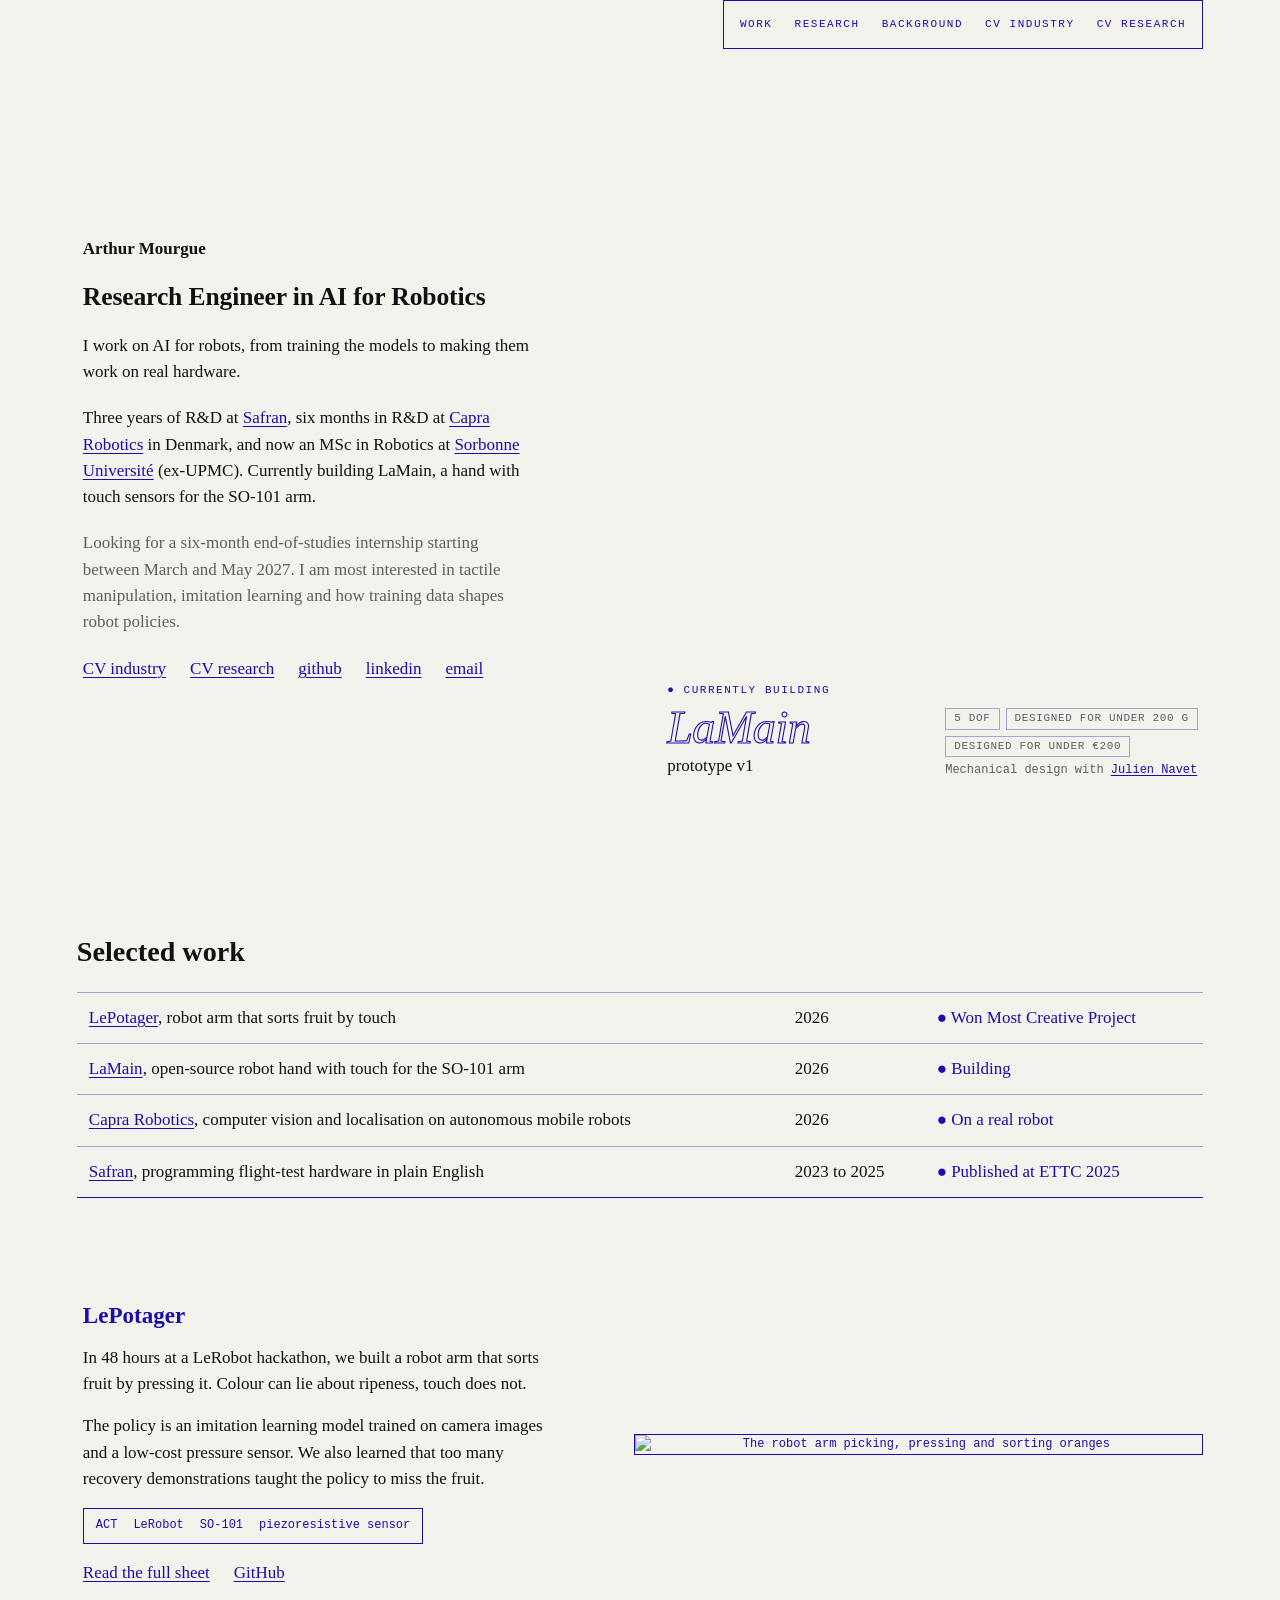
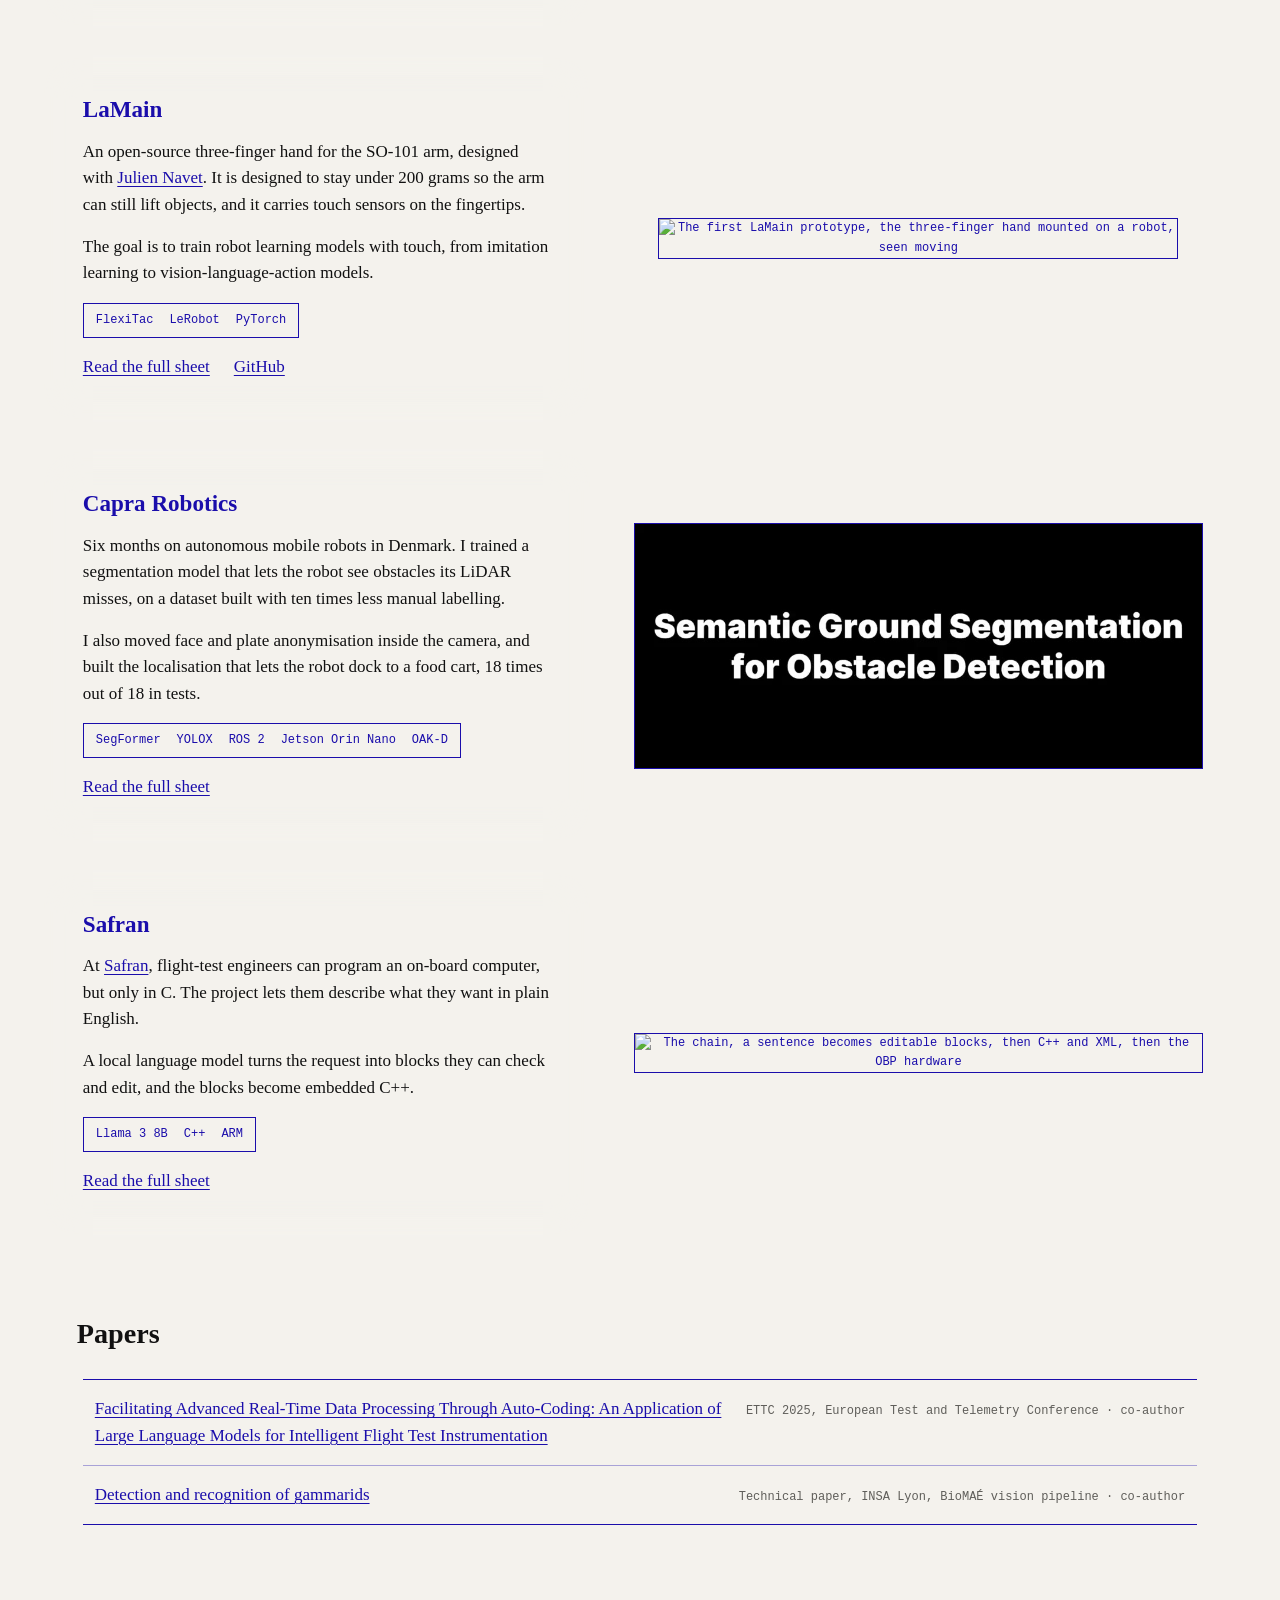
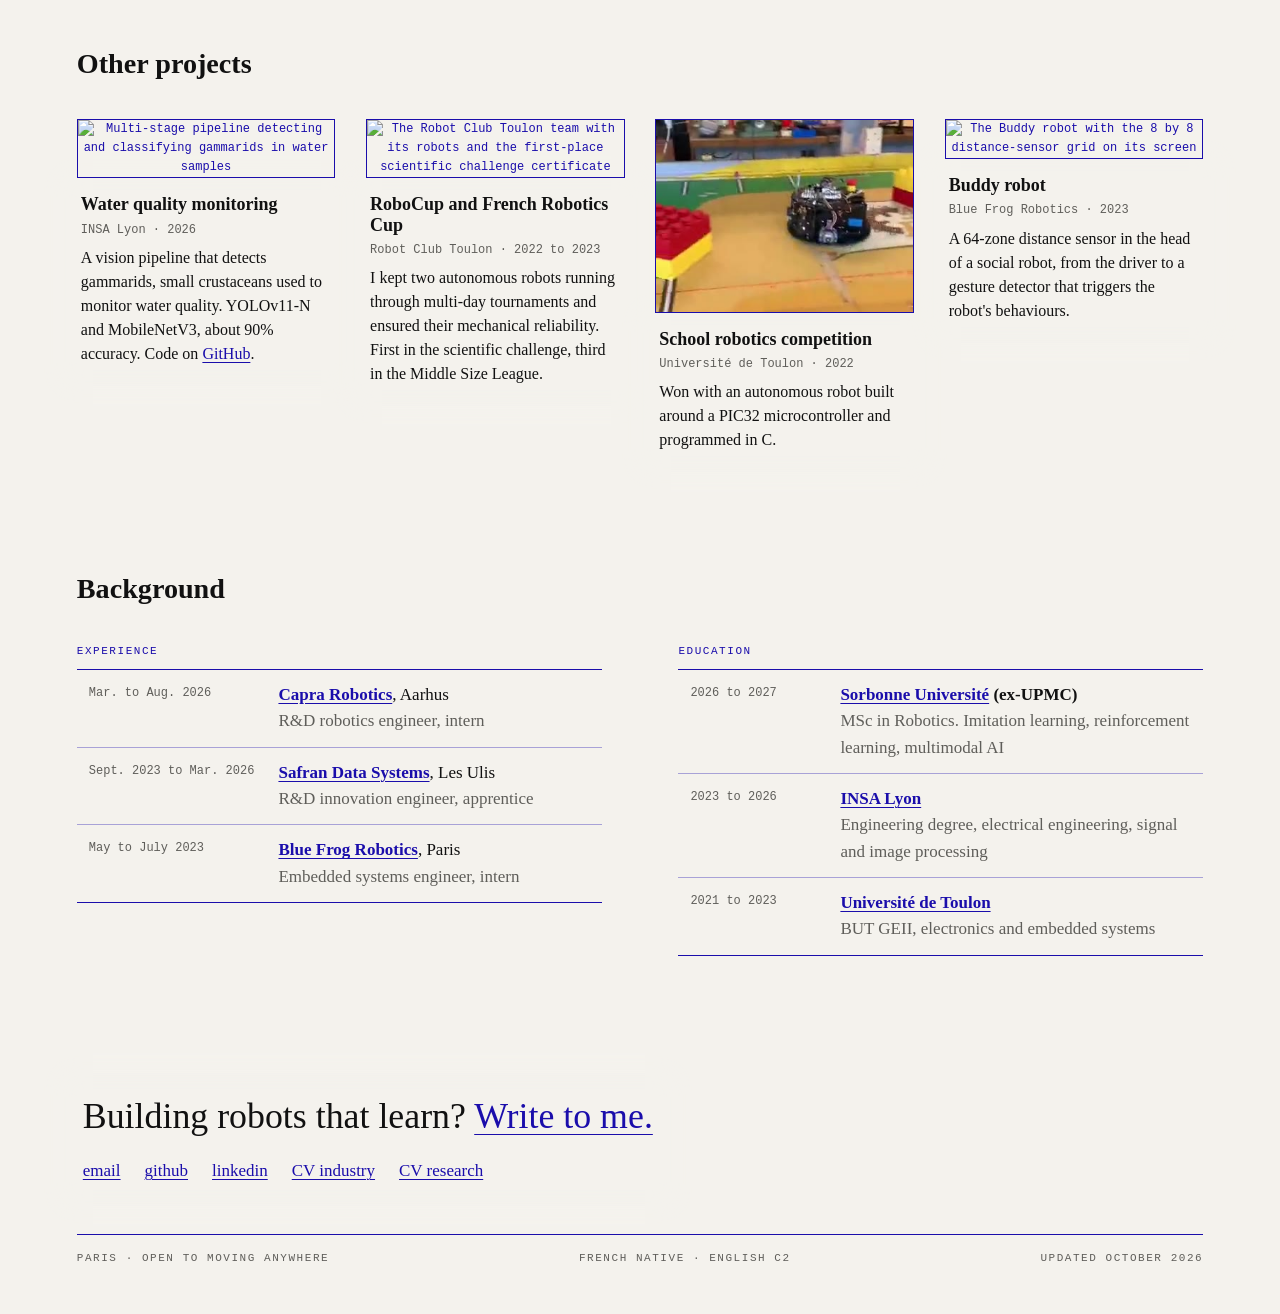
==== commit 0b91faa0: "fix: restore the LaMain hero drawing and competition card" ====
--- a/site/index.html
+++ b/site/index.html
@@ -7,7 +7,7 @@
   <meta name="description" content="Research engineer in AI for robotics. Three years of R&amp;D at Safran, six months in R&amp;D at Capra Robotics, MSc in Robotics at Sorbonne Université (ex-UPMC).">
   <meta name="color-scheme" content="light">
   <link rel="icon" href="assets/img/favicon.svg" type="image/svg+xml">
-  <link rel="stylesheet" href="assets/css/style.css?v=53">
+  <link rel="stylesheet" href="assets/css/style.css?v=54">
   <script>if ("IntersectionObserver" in window) document.documentElement.classList.add("js");</script>
   <!-- Social preview: export a 1200x630 screenshot of the hero to assets/img/og.png -->
   <meta property="og:title" content="Arthur Mourgue, Research Engineer in AI for Robotics">
@@ -42,10 +42,15 @@
     </div>
 
     <figure class="hand-figure">
-      <div class="media">
-        <video autoplay muted loop playsinline poster="assets/documents/LePotager/lepotager-hero-poster.jpg" aria-label="The LePotager robot arm picking, pressing and sorting fruit">
-          <source src="assets/documents/LePotager/lepotager-hero.mp4" type="video/mp4">
-        </video>
+      <div class="hand" role="img" aria-label="LaMain, a three-finger robot hand, drawn as a blue technical line drawing">
+        <div class="hand__lines"></div>
+        <div class="hand__sweep" aria-hidden="true"><div class="hand__lines"></div></div>
+        <!-- Coordinates are in the drawing's own 588 x 580 space. Move the dots onto the right parts once the clean CAD export is in. -->
+        <svg class="hand__notes" viewBox="0 0 588 580" aria-hidden="true">
+          <g class="note"><circle cx="142.7" cy="246.6" r="4"/><path d="M142.7,246.6 L164,54"/><text x="170" y="60">linked flexion</text></g>
+          <g class="note"><circle cx="215.4" cy="263.4" r="4"/><path d="M215.4,263.4 L398,114"/><text x="404" y="120">abduction servo</text></g>
+          <g class="note"><circle cx="316.1" cy="448.3" r="4"/><path d="M316.1,448.3 L422,506"/><text x="428" y="512">thumb, two servos in series</text></g>
+        </svg>
       </div>
       <figcaption class="hand-caption paper">
         <span class="label is-live--pulse">● Currently building</span>
@@ -110,7 +115,7 @@
         <p class="links"><a class="more" href="projects/lamain.html">Read the full sheet</a><a class="more" href="https://github.com/Arthur-Mourgue/LaMain">GitHub</a></p>
       </div>
       <figure>
-        <div class="media media--wide media--sweep"><img src="assets/documents/LaMain/lamainv0.gif" alt="The first LaMain prototype, the three-finger hand mounted on a robot, seen moving"></div>
+        <div class="media media--wide"><img src="assets/documents/LaMain/lamainv0.gif" alt="The first LaMain prototype, the three-finger hand mounted on a robot, seen moving"></div>
       </figure>
     </article>
 
@@ -191,6 +196,14 @@
         </div>
       </article>
       <article class="card reveal">
+        <div class="media media--crop"><video autoplay muted loop playsinline poster="assets/documents/competition-robotique-poster.jpg"><source src="assets/documents/competition-robotique.mp4" type="video/mp4"></video></div>
+        <div class="card__text paper">
+          <h3>School robotics competition</h3>
+          <span class="spec">Université de Toulon · 2022</span>
+          <p>Won with an autonomous robot built around a PIC32 microcontroller and programmed in C.</p>
+        </div>
+      </article>
+      <article class="card reveal">
         <div class="media"><img src="assets/documents/buddyrobot.png" alt="The Buddy robot with the 8 by 8 distance-sensor grid on its screen"></div>
         <div class="card__text paper">
           <h3>Buddy robot</h3>
--- a/site/assets/css/style.css
+++ b/site/assets/css/style.css
@@ -189,21 +189,6 @@
    auto cross-axis margins replace the stretch and the frame would shrink to the
    image's intrinsic width instead of following the column. */
 .media--wide { width: 100%; max-width: 520px; margin-inline: auto; }
-/* Highlight sweep for the LaMain hand, a soft blue band moving top to bottom. */
-.media--sweep::after {
-  content: "";
-  position: absolute;
-  inset: 0;
-  pointer-events: none;
-  background: linear-gradient(to bottom, transparent 0%, rgba(143, 162, 255, 0) 30%, rgba(143, 162, 255, 0.35) 50%, rgba(143, 162, 255, 0) 70%, transparent 100%);
-  transform: translateY(-100%);
-  animation: media-sweep 7s ease-in-out infinite;
-  mix-blend-mode: screen;
-}
-@keyframes media-sweep {
-  0%        { transform: translateY(-100%); }
-  55%, 100% { transform: translateY(100%); }
-}
 /* Two images side by side. */
 .media-row { display: grid; grid-template-columns: 1fr 1fr; gap: clamp(12px, 1.6vw, 20px); align-items: start; }
 
@@ -276,7 +261,7 @@
 .intro .lead { font-size: var(--body); line-height: 1.55; }
 .intro .note { color: var(--muted); }
 
-.hand-figure { margin: 0; justify-self: end; width: 100%; animation: hero-in 700ms 120ms ease both; }
+.hand-figure { margin: 0; justify-self: end; width: min(100%, 60vh); width: min(100%, 60svh); animation: hero-in 700ms 120ms ease both; }
 @keyframes hero-in {
   from { opacity: 0; transform: translateY(14px); }
   to   { opacity: 1; transform: none; }
@@ -533,7 +518,6 @@
   .is-live--pulse { animation: none; }
   body::after { animation: none; opacity: 0.2; }
   .intro, .hand-figure { animation: none; }
-  .media--sweep::after { animation: none; opacity: 0; }
   .media:hover { transform: none; }
   .card:hover { translate: none; }
   .js .reveal { opacity: 1; transform: none; transition: none; }
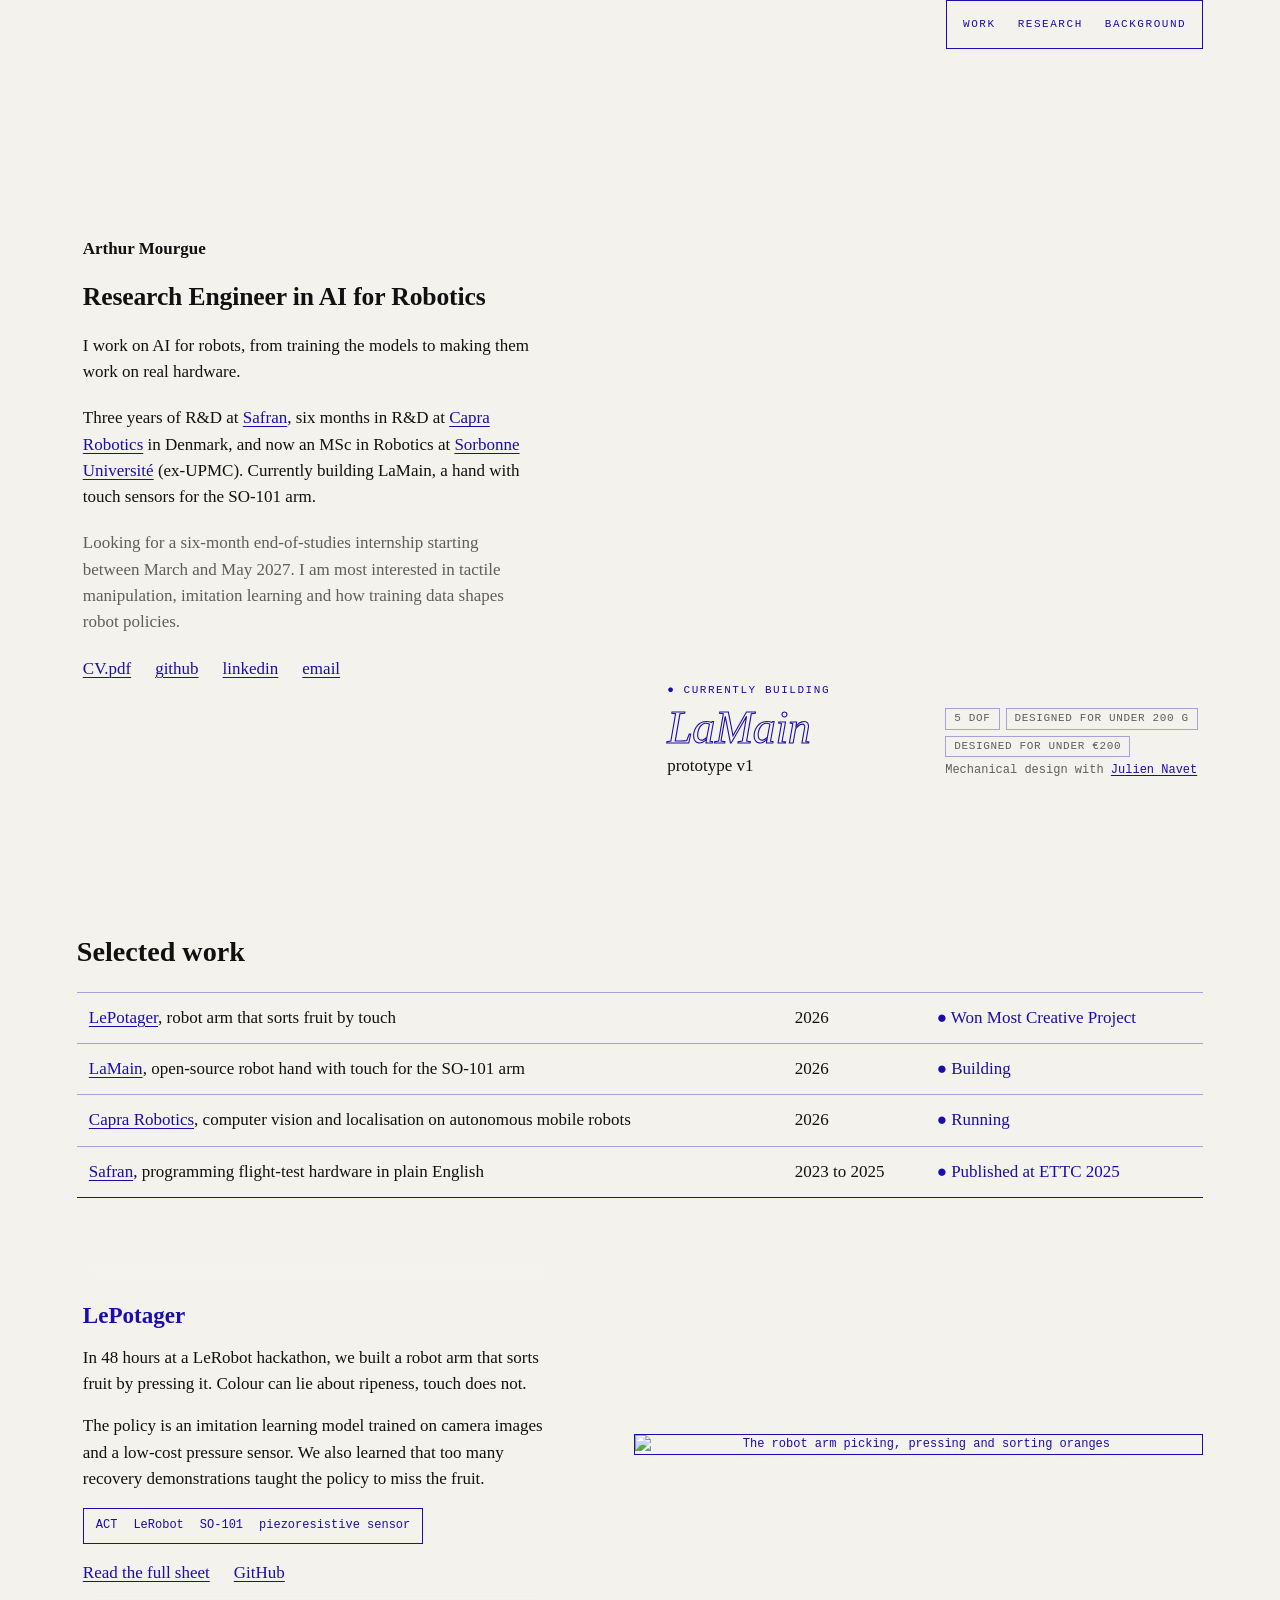
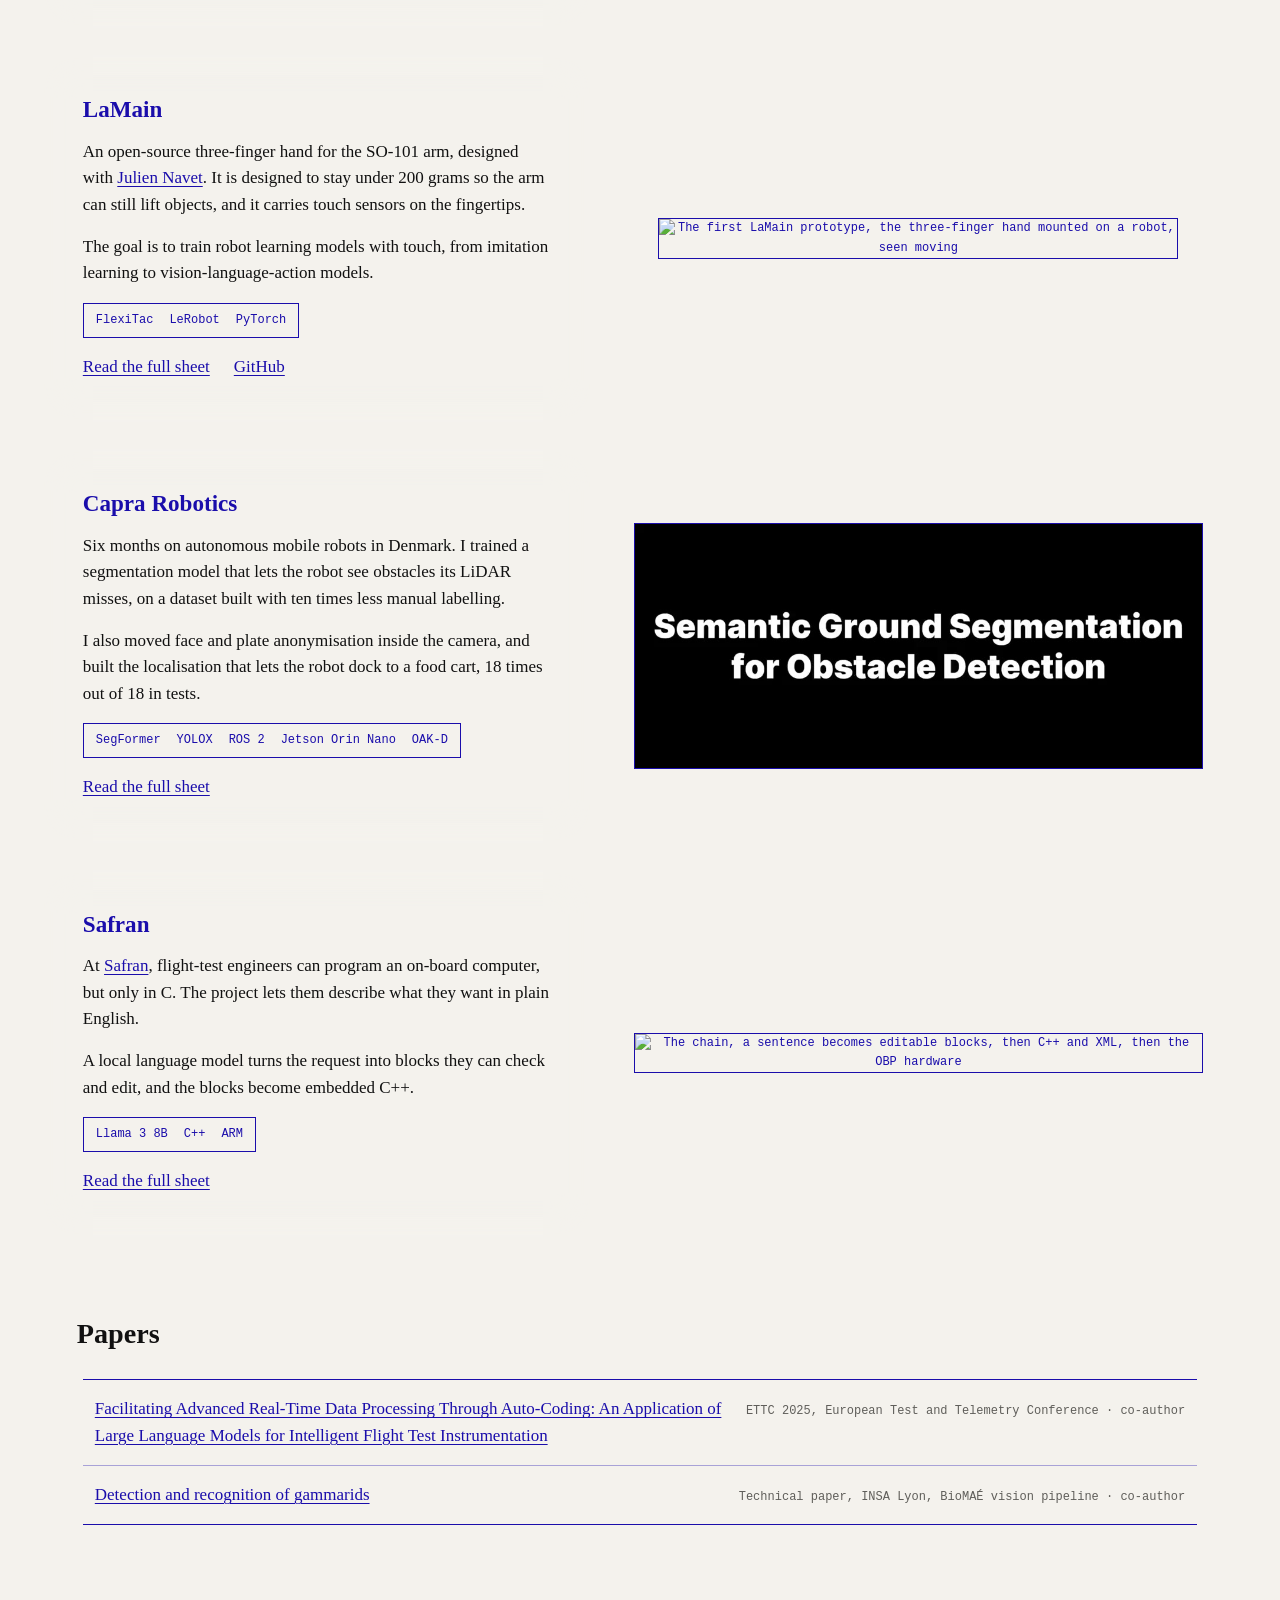
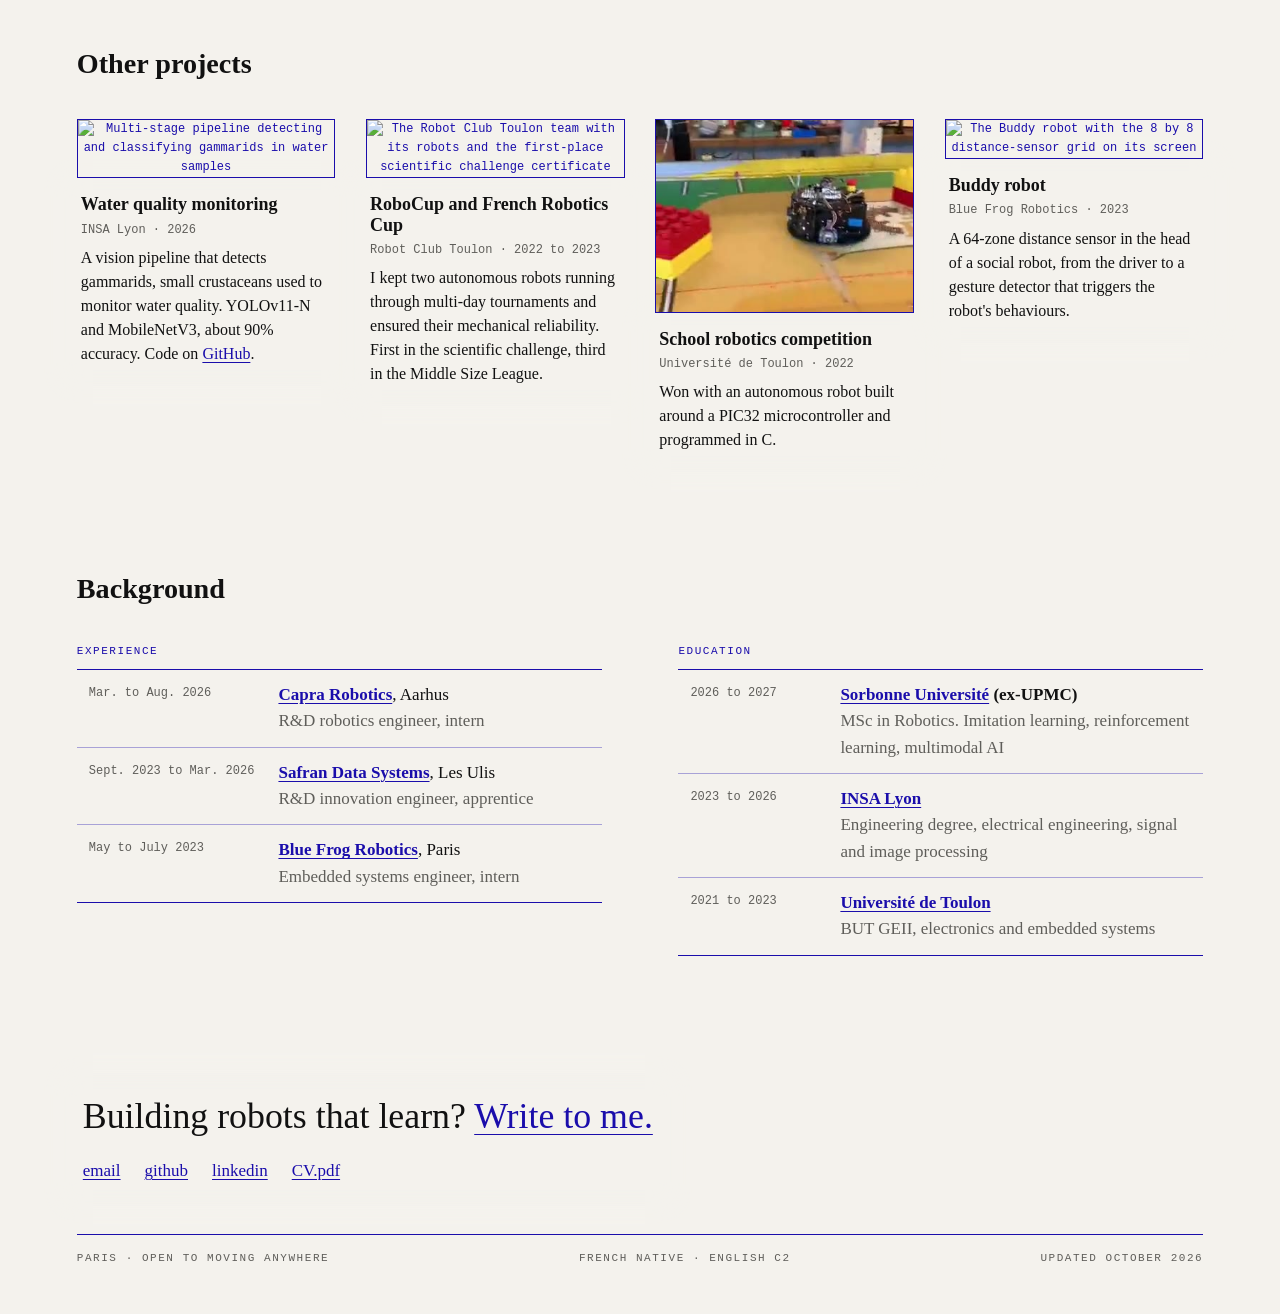
==== commit 8e444a89: "feat: simplify menu, restore CV.pdf and add ambient touches" ====
--- a/site/index.html
+++ b/site/index.html
@@ -7,7 +7,7 @@
   <meta name="description" content="Research engineer in AI for robotics. Three years of R&amp;D at Safran, six months in R&amp;D at Capra Robotics, MSc in Robotics at Sorbonne Université (ex-UPMC).">
   <meta name="color-scheme" content="light">
   <link rel="icon" href="assets/img/favicon.svg" type="image/svg+xml">
-  <link rel="stylesheet" href="assets/css/style.css?v=54">
+  <link rel="stylesheet" href="assets/css/style.css?v=55">
   <script>if ("IntersectionObserver" in window) document.documentElement.classList.add("js");</script>
   <!-- Social preview: export a 1200x630 screenshot of the hero to assets/img/og.png -->
   <meta property="og:title" content="Arthur Mourgue, Research Engineer in AI for Robotics">
@@ -20,8 +20,6 @@
     <a href="#work">Work</a>
     <a href="#research">Research</a>
     <a href="#background">Background</a>
-    <a href="assets/documents/Arthur_Mourgue_CV_industry.pdf">CV industry</a>
-    <a href="assets/documents/Arthur_Mourgue_CV_research.pdf">CV research</a>
   </nav>
 
   <!-- ================= HERO ================= -->
@@ -33,8 +31,7 @@
       <p>Three years of R&amp;D at <a href="https://www.safran-group.com/companies/safran-data-systems">Safran</a>, six months in R&amp;D at <a href="https://caprarobotics.com">Capra Robotics</a> in Denmark, and now an MSc in Robotics at <a href="https://www.sorbonne-universite.fr">Sorbonne Université</a> (ex-UPMC). Currently building LaMain, a hand with touch sensors for the SO-101 arm.</p>
       <p class="note">Looking for a six-month end-of-studies internship starting between March and May 2027. I am most interested in tactile manipulation, imitation learning and how training data shapes robot policies.</p>
       <p class="links">
-        <a href="assets/documents/Arthur_Mourgue_CV_industry.pdf">CV industry</a>
-        <a href="assets/documents/Arthur_Mourgue_CV_research.pdf">CV research</a>
+        <a href="assets/documents/cv_arthurmourgue.pdf">CV.pdf</a>
         <a href="https://github.com/Arthur-Mourgue">github</a>
         <a href="https://www.linkedin.com/in/arthur-mourgue/">linkedin</a>
         <a href="mailto:arthurmourgue0@gmail.com">email</a>
@@ -79,7 +76,7 @@
       <tbody>
         <tr><td><a href="#sheet-01">LePotager</a>, robot arm that sorts fruit by touch</td><td class="col-year">2026</td><td class="is-live">● Won Most Creative Project</td></tr>
         <tr><td><a href="#sheet-02">LaMain</a>, open-source robot hand with touch for the SO-101 arm</td><td class="col-year">2026</td><td class="is-live is-live--pulse">● Building</td></tr>
-        <tr><td><a href="#sheet-03">Capra Robotics</a>, computer vision and localisation on autonomous mobile robots</td><td class="col-year">2026</td><td class="is-live">● On a real robot</td></tr>
+        <tr><td><a href="#sheet-03">Capra Robotics</a>, computer vision and localisation on autonomous mobile robots</td><td class="col-year">2026</td><td class="is-live">● Running</td></tr>
         <tr><td><a href="#sheet-04">Safran</a>, programming flight-test hardware in plain English</td><td class="col-year">2023 to 2025</td><td class="is-live">● Published at ETTC 2025</td></tr>
       </tbody>
     </table>
@@ -241,7 +238,7 @@
   <footer id="contact" class="contact">
     <div class="contact__box paper reveal">
       <p class="contact__line">Building robots that learn? <a href="mailto:arthurmourgue0@gmail.com">Write to me.</a></p>
-      <p class="links"><a href="mailto:arthurmourgue0@gmail.com">email</a><a href="https://github.com/Arthur-Mourgue">github</a><a href="https://www.linkedin.com/in/arthur-mourgue/">linkedin</a><a href="assets/documents/Arthur_Mourgue_CV_industry.pdf">CV industry</a><a href="assets/documents/Arthur_Mourgue_CV_research.pdf">CV research</a></p>
+      <p class="links"><a href="mailto:arthurmourgue0@gmail.com">email</a><a href="https://github.com/Arthur-Mourgue">github</a><a href="https://www.linkedin.com/in/arthur-mourgue/">linkedin</a><a href="assets/documents/cv_arthurmourgue.pdf">CV.pdf</a></p>
     </div>
     <div class="contact__foot">
       <span class="label label--muted">Paris · open to moving anywhere</span>
@@ -250,6 +247,6 @@
     </div>
   </footer>
 </main>
-<script src="assets/js/site.js?v=16" defer></script>
+<script src="assets/js/site.js?v=17" defer></script>
 </body>
 </html>
--- a/site/assets/css/style.css
+++ b/site/assets/css/style.css
@@ -106,6 +106,25 @@
   100% { -webkit-mask-position: 0% 0%; mask-position: 0% 0%; }
 }
 
+/* Random ambient touches: a short blue patch on the cross grid, created by
+   site.js at a random point in the viewport. */
+.touch {
+  position: absolute;
+  inset: 0;
+  z-index: -2;
+  pointer-events: none;
+  background-image: url("../img/crosses-accent.svg");
+  background-size: 28px 28px;
+  -webkit-mask-image: radial-gradient(circle 140px at var(--tx, 50%) var(--ty, 50%), #000 0%, transparent 100%);
+          mask-image: radial-gradient(circle 140px at var(--tx, 50%) var(--ty, 50%), #000 0%, transparent 100%);
+  animation: touch-pulse 2.6s ease-out forwards;
+}
+@keyframes touch-pulse {
+  0%   { opacity: 0; }
+  15%  { opacity: 0.55; }
+  100% { opacity: 0; }
+}
+
 /* Click ripple: a wave that turns the page's own crosses blue as it passes.
    The layer spans the whole document (inset: 0, anchored to body like the hover
    glow) so its 28px crosses share body's background origin: the blue crosses land
@@ -301,8 +320,9 @@
   -webkit-mask-size: 100% 35%; mask-size: 100% 35%;
   -webkit-mask-repeat: no-repeat; mask-repeat: no-repeat;
   animation: sweep 6s ease-in-out infinite;
-}
-.hand__sweep .hand__lines { opacity: 0.6; }
+  filter: drop-shadow(0 0 6px color-mix(in srgb, var(--blue) 45%, transparent));
+}
+.hand__sweep .hand__lines { opacity: 1; background: var(--blue); }
 @keyframes sweep {
   0%        { -webkit-mask-position: 0 -60%; mask-position: 0 -60%; }
   75%, 100% { -webkit-mask-position: 0 160%; mask-position: 0 160%; }
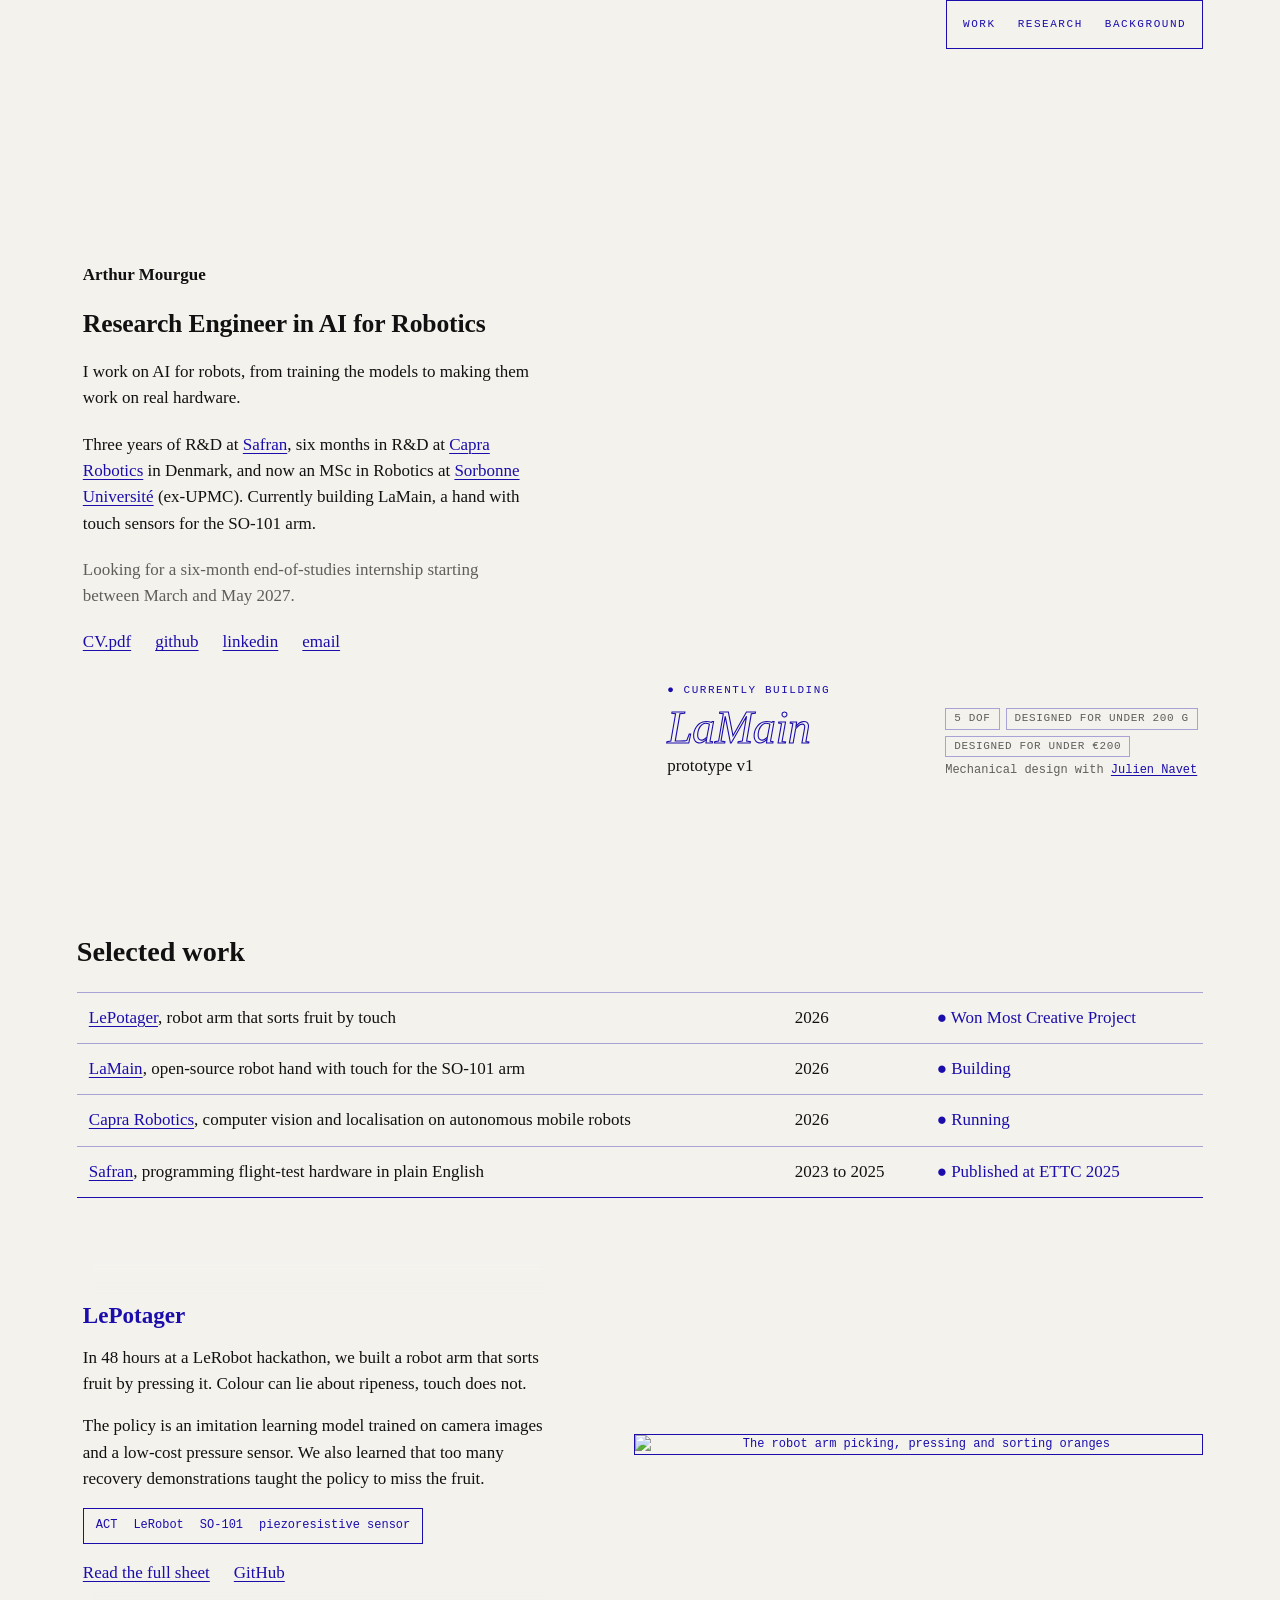
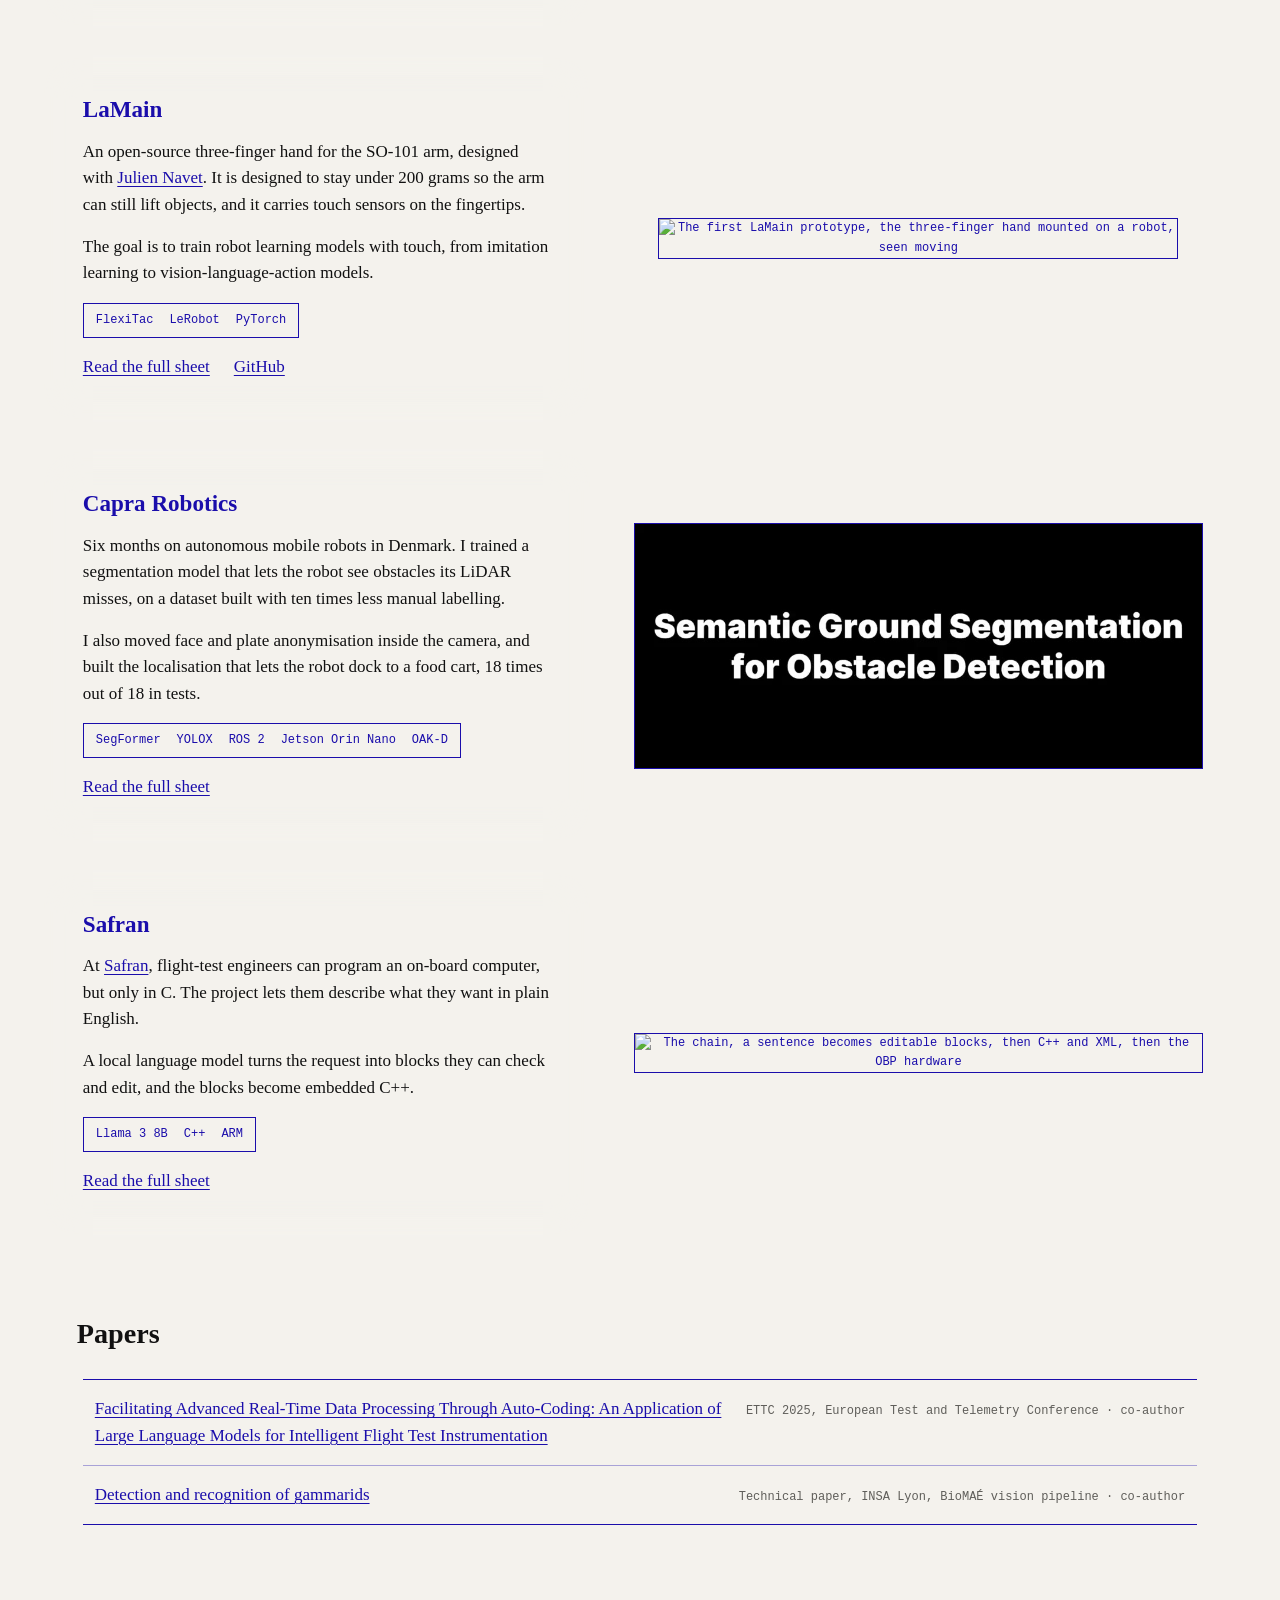
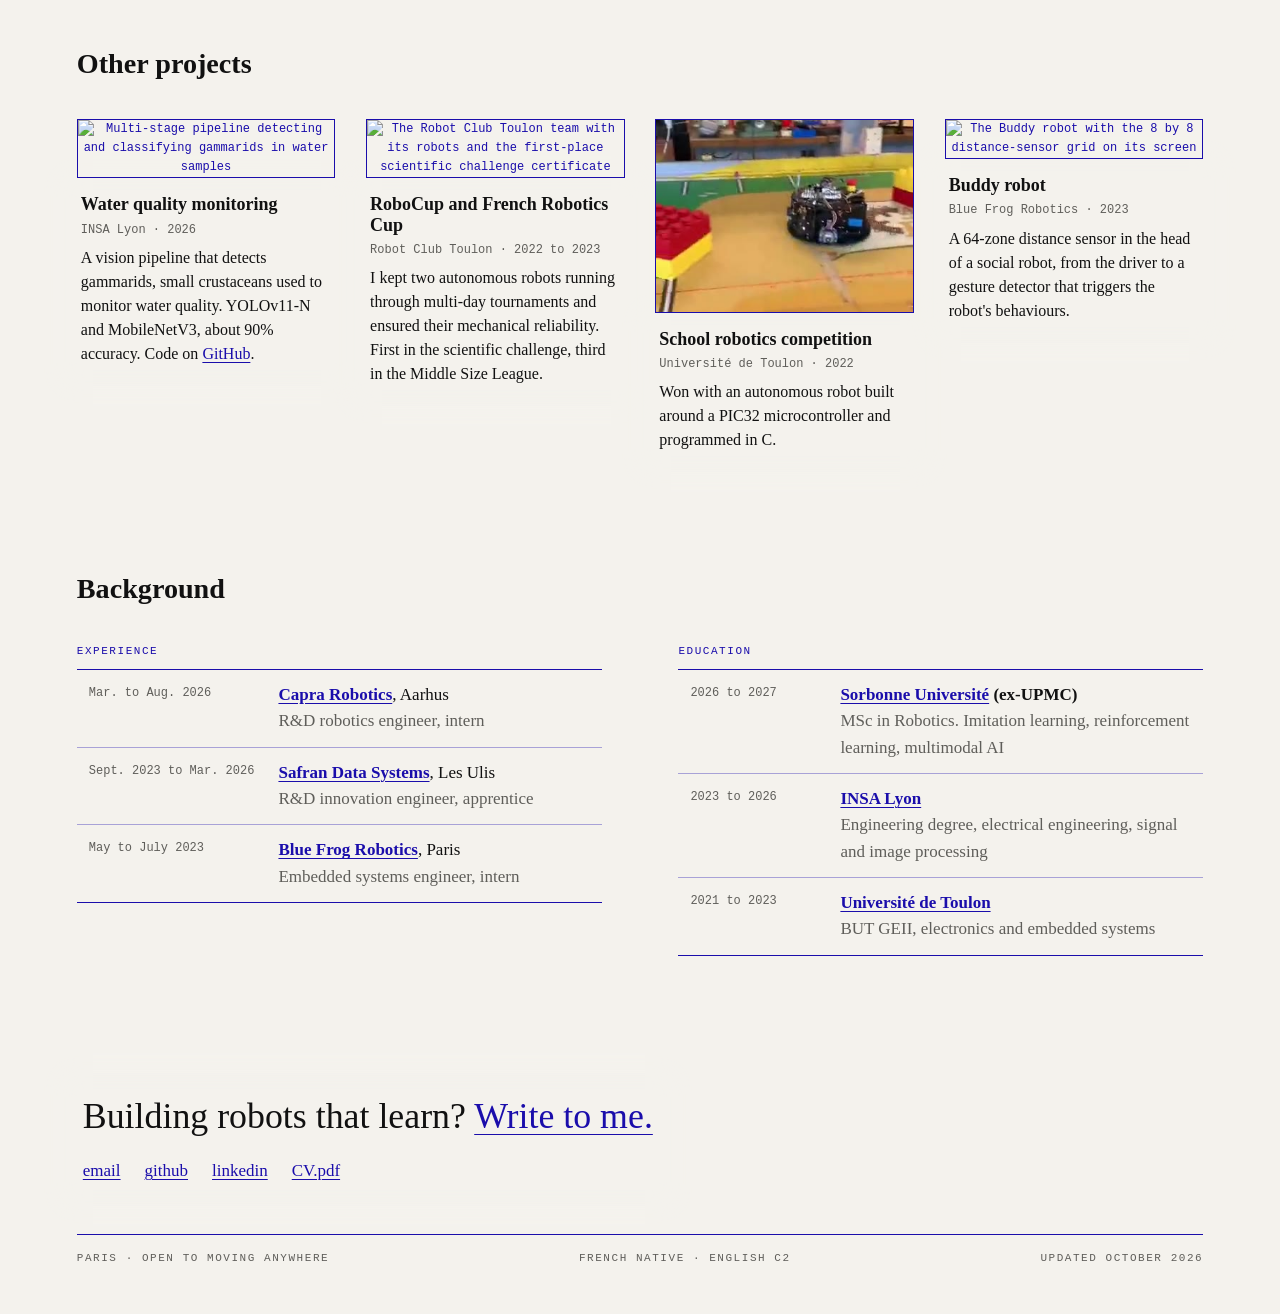
==== commit b6ee0dad: "chore: update CV.pdf and shorten hero note" ====
--- a/site/index.html
+++ b/site/index.html
@@ -29,7 +29,7 @@
       <h1>Research Engineer in AI for Robotics</h1>
       <p class="lead">I work on AI for robots, from training the models to making them work on real hardware.</p>
       <p>Three years of R&amp;D at <a href="https://www.safran-group.com/companies/safran-data-systems">Safran</a>, six months in R&amp;D at <a href="https://caprarobotics.com">Capra Robotics</a> in Denmark, and now an MSc in Robotics at <a href="https://www.sorbonne-universite.fr">Sorbonne Université</a> (ex-UPMC). Currently building LaMain, a hand with touch sensors for the SO-101 arm.</p>
-      <p class="note">Looking for a six-month end-of-studies internship starting between March and May 2027. I am most interested in tactile manipulation, imitation learning and how training data shapes robot policies.</p>
+      <p class="note">Looking for a six-month end-of-studies internship starting between March and May 2027.</p>
       <p class="links">
         <a href="assets/documents/cv_arthurmourgue.pdf">CV.pdf</a>
         <a href="https://github.com/Arthur-Mourgue">github</a>
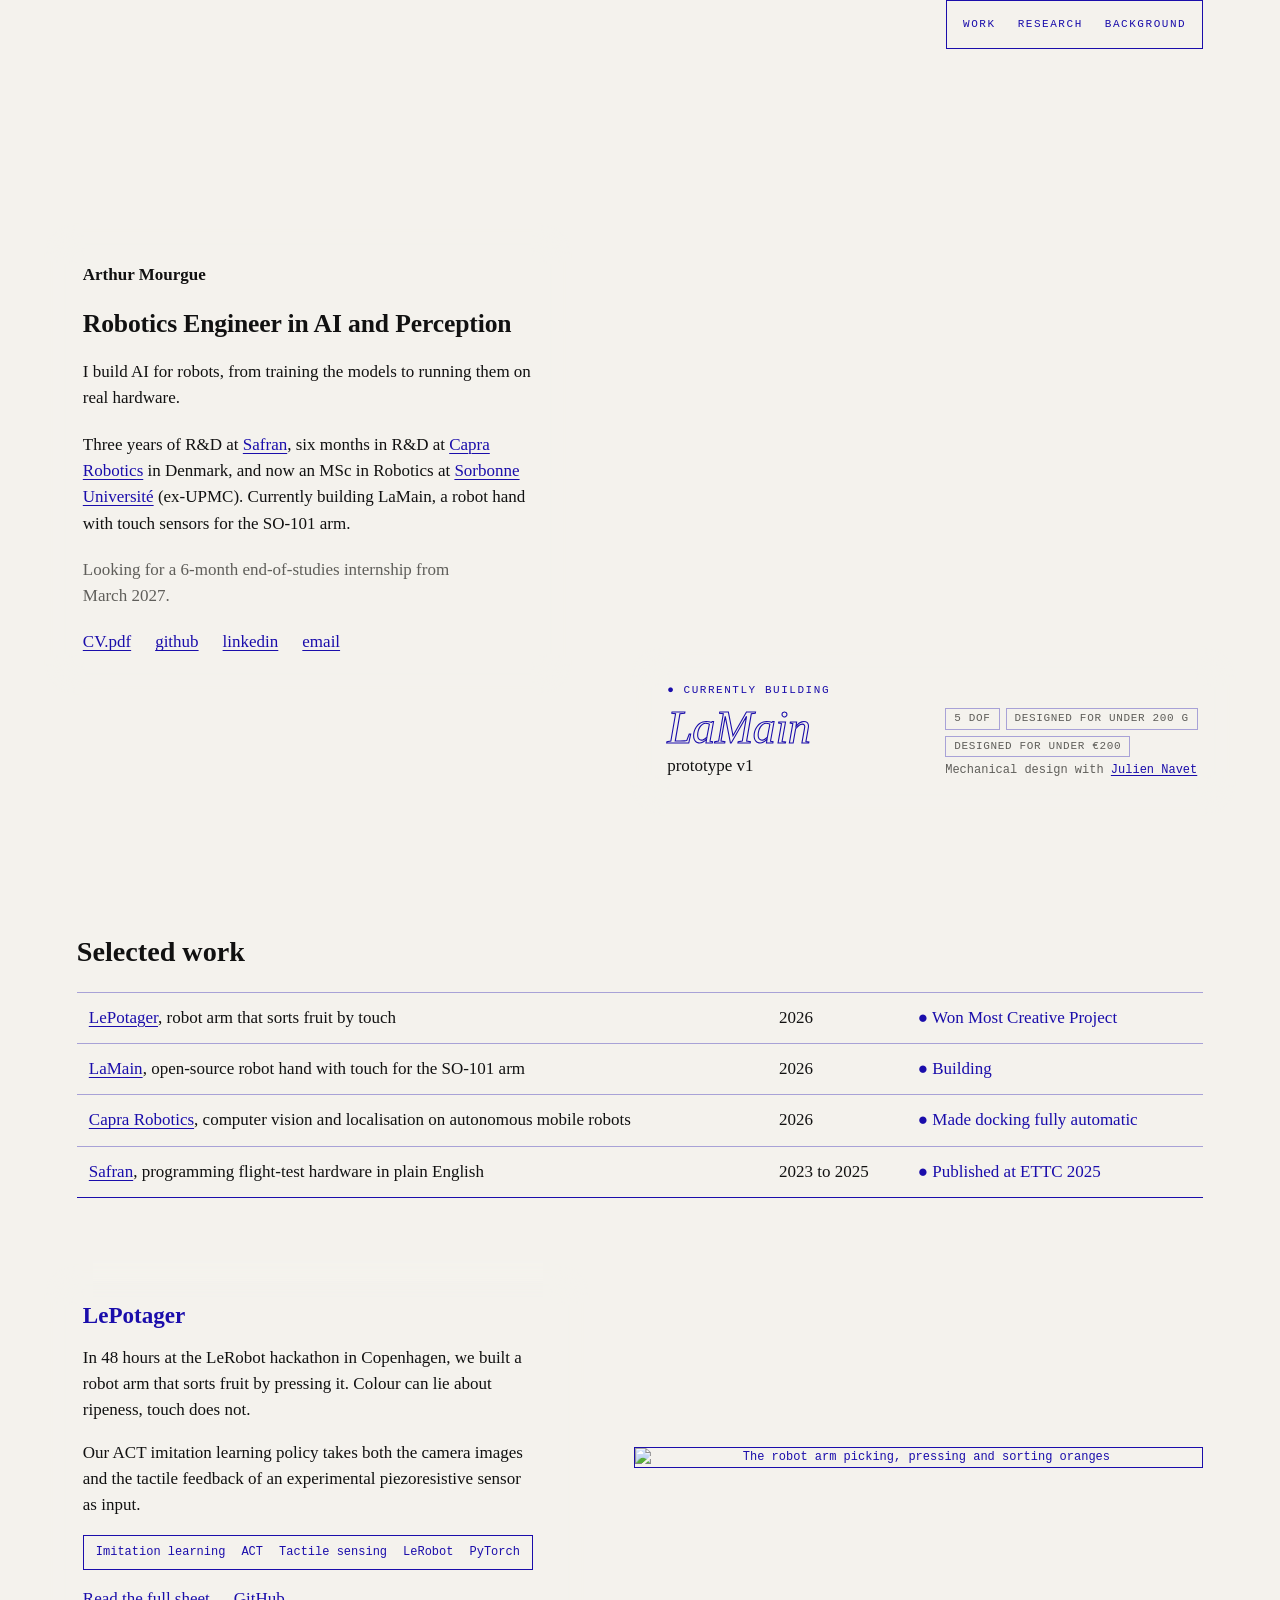
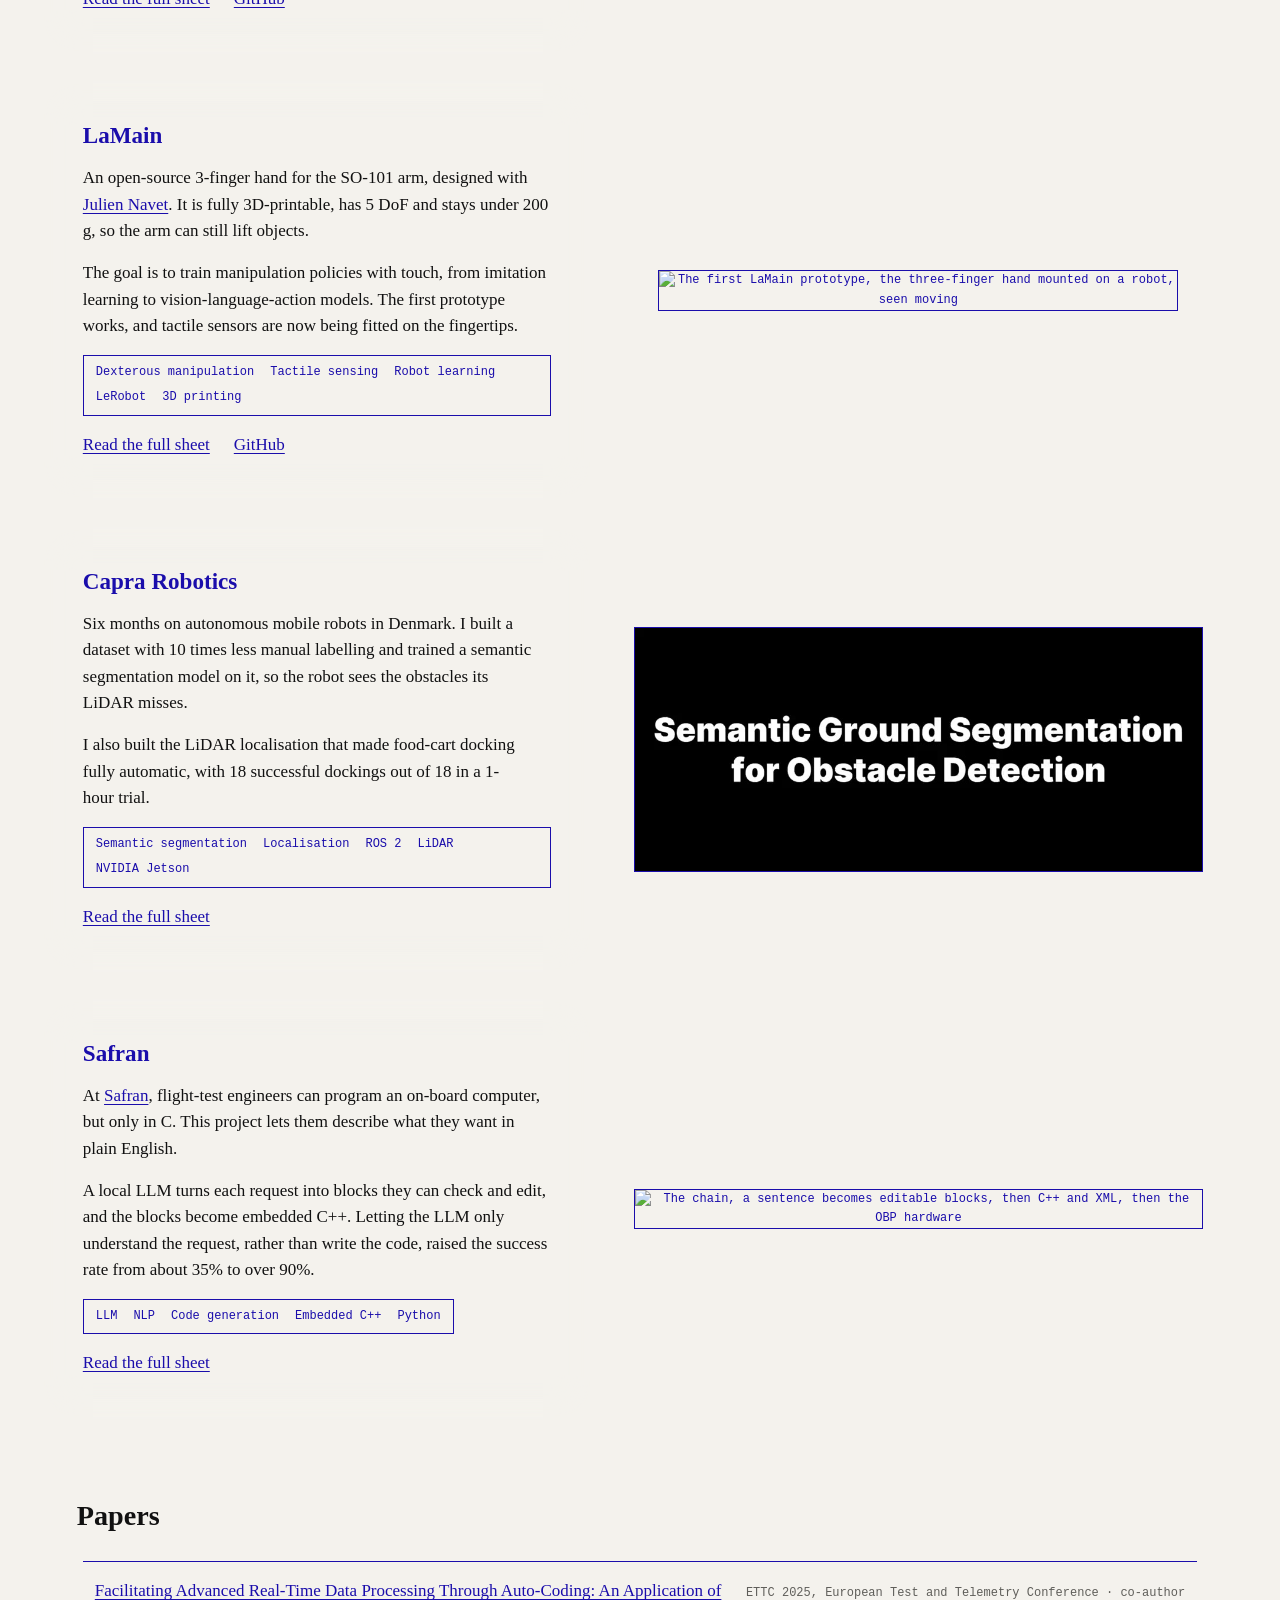
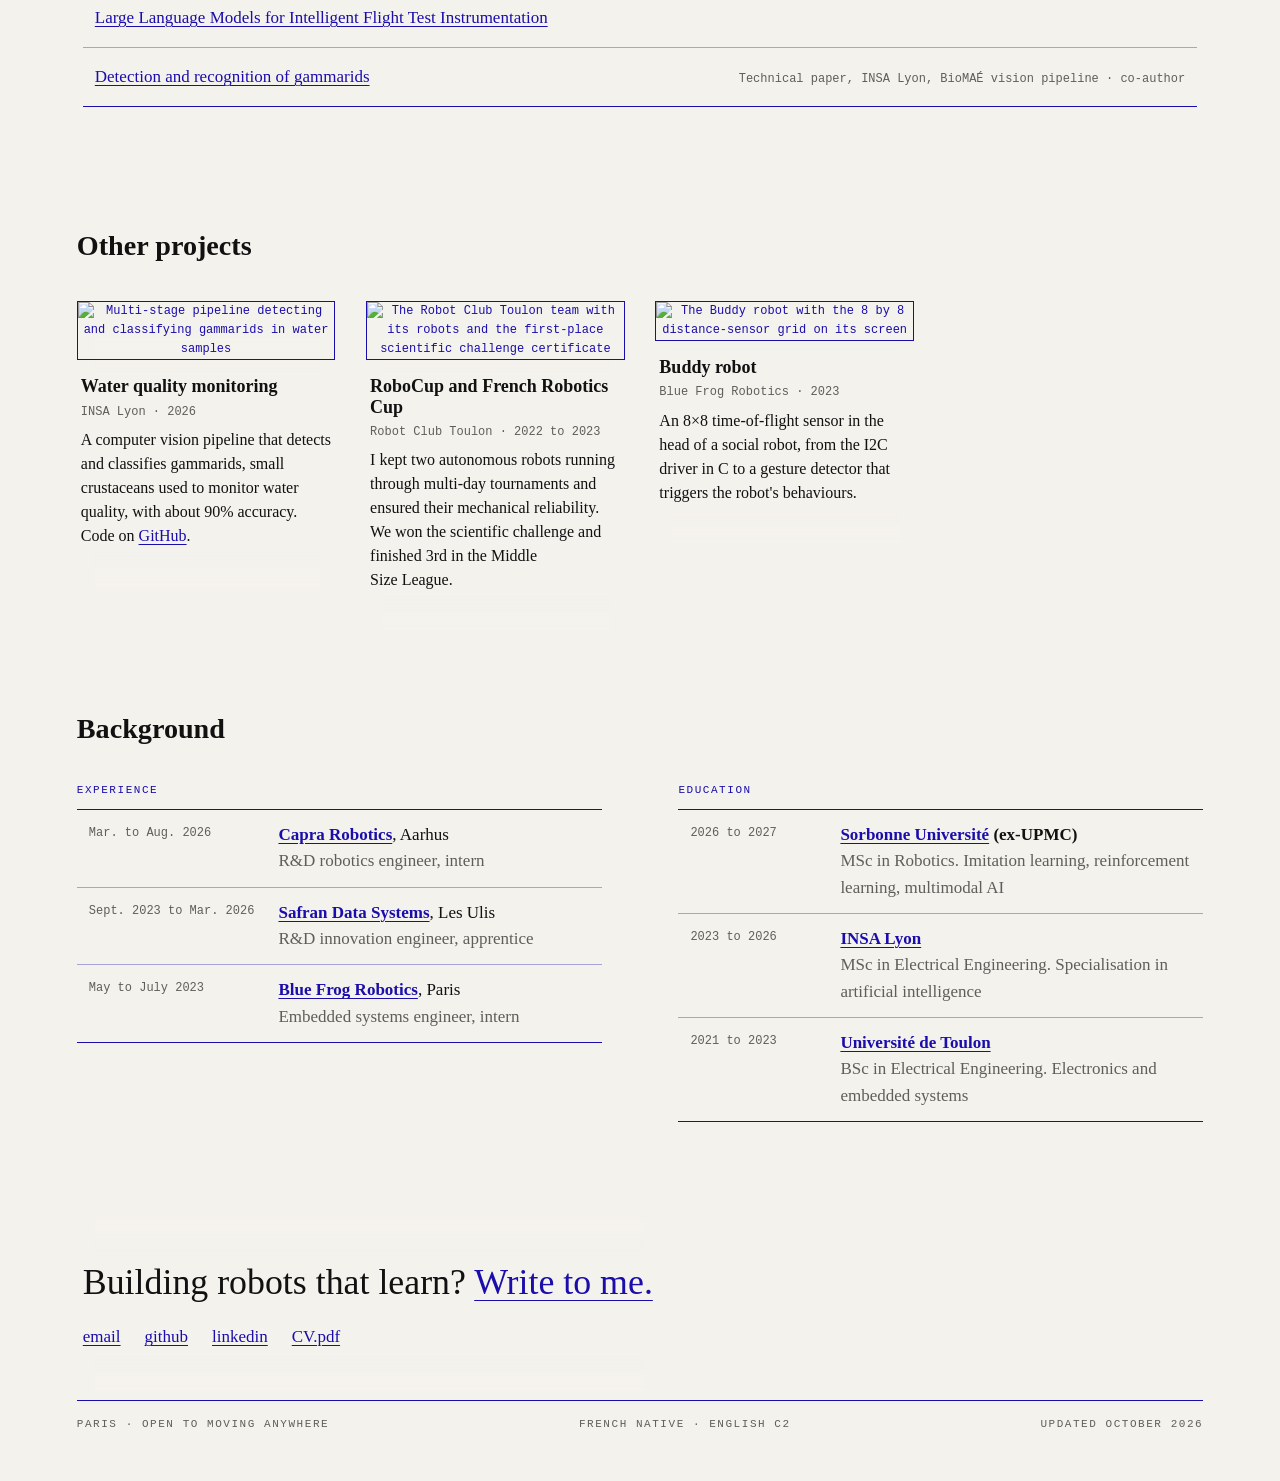
==== commit 5aba287a: "feat: harmonise portfolio copy and project cards" ====
--- a/site/index.html
+++ b/site/index.html
@@ -3,15 +3,15 @@
 <head>
   <meta charset="utf-8">
   <meta name="viewport" content="width=device-width, initial-scale=1">
-  <title>Arthur Mourgue, Research Engineer in AI for Robotics</title>
-  <meta name="description" content="Research engineer in AI for robotics. Three years of R&amp;D at Safran, six months in R&amp;D at Capra Robotics, MSc in Robotics at Sorbonne Université (ex-UPMC).">
+  <title>Arthur Mourgue, Robotics Engineer in AI and Perception</title>
+  <meta name="description" content="Robotics engineer in AI and perception. Three years of R&amp;D at Safran, six months in R&amp;D at Capra Robotics, MSc in Robotics at Sorbonne Université (ex-UPMC).">
   <meta name="color-scheme" content="light">
   <link rel="icon" href="assets/img/favicon.svg" type="image/svg+xml">
   <link rel="stylesheet" href="assets/css/style.css?v=55">
   <script>if ("IntersectionObserver" in window) document.documentElement.classList.add("js");</script>
   <!-- Social preview: export a 1200x630 screenshot of the hero to assets/img/og.png -->
-  <meta property="og:title" content="Arthur Mourgue, Research Engineer in AI for Robotics">
-  <meta property="og:description" content="AI for robots, from training the models to running them on real hardware.">
+  <meta property="og:title" content="Arthur Mourgue, Robotics Engineer in AI and Perception">
+  <meta property="og:description" content="I build AI for robots, from training the models to running them on real hardware.">
   <meta property="og:image" content="assets/img/og.png">
 </head>
 <body>
@@ -26,10 +26,10 @@
   <section class="hero" aria-label="Introduction">
     <div class="intro paper">
       <p class="me">Arthur Mourgue</p>
-      <h1>Research Engineer in AI for Robotics</h1>
-      <p class="lead">I work on AI for robots, from training the models to making them work on real hardware.</p>
-      <p>Three years of R&amp;D at <a href="https://www.safran-group.com/companies/safran-data-systems">Safran</a>, six months in R&amp;D at <a href="https://caprarobotics.com">Capra Robotics</a> in Denmark, and now an MSc in Robotics at <a href="https://www.sorbonne-universite.fr">Sorbonne Université</a> (ex-UPMC). Currently building LaMain, a hand with touch sensors for the SO-101 arm.</p>
-      <p class="note">Looking for a six-month end-of-studies internship starting between March and May 2027.</p>
+      <h1>Robotics Engineer in AI and Perception</h1>
+      <p class="lead">I build AI for robots, from training the models to running them on real&nbsp;hardware.</p>
+      <p>Three years of R&amp;D at <a href="https://www.safran-group.com/companies/safran-data-systems">Safran</a>, six months in R&amp;D at <a href="https://caprarobotics.com">Capra Robotics</a> in Denmark, and now an MSc in Robotics at <a href="https://www.sorbonne-universite.fr">Sorbonne Université</a> (ex-UPMC). Currently building LaMain, a robot hand with touch sensors for the SO-101 arm.</p>
+      <p class="note">Looking for a 6-month end-of-studies internship from March&nbsp;2027.</p>
       <p class="links">
         <a href="assets/documents/cv_arthurmourgue.pdf">CV.pdf</a>
         <a href="https://github.com/Arthur-Mourgue">github</a>
@@ -58,7 +58,7 @@
           </div>
           <div class="hand-caption__right">
             <span class="hand-caption__tags">
-              <span class="hand-caption__tag">5 DOF</span>
+              <span class="hand-caption__tag">5 DoF</span>
               <span class="hand-caption__tag">designed for under 200 g</span>
               <span class="hand-caption__tag">designed for under €200</span>
             </span>
@@ -76,7 +76,7 @@
       <tbody>
         <tr><td><a href="#sheet-01">LePotager</a>, robot arm that sorts fruit by touch</td><td class="col-year">2026</td><td class="is-live">● Won Most Creative Project</td></tr>
         <tr><td><a href="#sheet-02">LaMain</a>, open-source robot hand with touch for the SO-101 arm</td><td class="col-year">2026</td><td class="is-live is-live--pulse">● Building</td></tr>
-        <tr><td><a href="#sheet-03">Capra Robotics</a>, computer vision and localisation on autonomous mobile robots</td><td class="col-year">2026</td><td class="is-live">● Running</td></tr>
+        <tr><td><a href="#sheet-03">Capra Robotics</a>, computer vision and localisation on autonomous mobile robots</td><td class="col-year">2026</td><td class="is-live">● Made docking fully automatic</td></tr>
         <tr><td><a href="#sheet-04">Safran</a>, programming flight-test hardware in plain English</td><td class="col-year">2023 to 2025</td><td class="is-live">● Published at ETTC 2025</td></tr>
       </tbody>
     </table>
@@ -84,31 +84,34 @@
     <article id="sheet-01" class="sheet reveal" aria-labelledby="s1">
       <div class="sheet__text paper">
         <h3 id="s1">LePotager</h3>
-        <p>In 48 hours at a LeRobot hackathon, we built a robot arm that sorts fruit by pressing it. Colour can lie about ripeness, touch does not.</p>
-        <p>The policy is an imitation learning model trained on camera images and a low-cost pressure sensor. We also learned that too many recovery demonstrations taught the policy to miss the fruit.</p>
-        <div class="sheet__tags">
+        <p>In 48 hours at the LeRobot hackathon in Copenhagen, we built a robot arm that sorts fruit by pressing it. Colour can lie about ripeness, touch does not.</p>
+        <p>Our ACT imitation learning policy takes both the camera images and the tactile feedback of an experimental piezoresistive sensor as&nbsp;input.</p>
+        <div class="sheet__tags">
+          <span>Imitation learning</span>
           <span>ACT</span>
-          <span>LeRobot</span>
-          <span>SO-101</span>
-          <span>piezoresistive sensor</span>
-        </div>
-        <p class="links"><a class="more" href="projects/lepotager.html">Read the full sheet</a><a class="more" href="https://github.com/Arthur-Mourgue/LePotager">GitHub</a></p>
-      </div>
-      <figure>
-        <div class="media"><img src="assets/documents/LePotager/pipeline.gif" alt="The robot arm picking, pressing and sorting oranges"></div>
-      </figure>
-    </article>
-
-    <article id="sheet-02" class="sheet reveal" aria-labelledby="s2">
-      <div class="sheet__text paper">
-        <h3 id="s2">LaMain</h3>
-        <p>An open-source three-finger hand for the SO-101 arm, designed with <a href="https://www.linkedin.com/in/julien-navet/">Julien Navet</a>. It is designed to stay under 200 grams so the arm can still lift objects, and it carries touch sensors on the fingertips.</p>
-        <p>The goal is to train robot learning models with touch, from imitation learning to vision-language-action models.</p>
-        <div class="sheet__tags">
-          <span>FlexiTac</span>
+          <span>Tactile sensing</span>
           <span>LeRobot</span>
           <span>PyTorch</span>
         </div>
+        <p class="links"><a class="more" href="projects/lepotager.html">Read the full sheet</a><a class="more" href="https://github.com/Arthur-Mourgue/LePotager">GitHub</a></p>
+      </div>
+      <figure>
+        <div class="media"><img src="assets/documents/LePotager/pipeline.gif" alt="The robot arm picking, pressing and sorting oranges"></div>
+      </figure>
+    </article>
+
+    <article id="sheet-02" class="sheet reveal" aria-labelledby="s2">
+      <div class="sheet__text paper">
+        <h3 id="s2">LaMain</h3>
+        <p>An open-source 3-finger hand for the SO-101 arm, designed with <a href="https://www.linkedin.com/in/julien-navet/">Julien Navet</a>. It is fully 3D-printable, has 5 DoF and stays under 200 g, so the arm can still lift objects.</p>
+        <p>The goal is to train manipulation policies with touch, from imitation learning to vision-language-action models. The first prototype works, and tactile sensors are now being fitted on the&nbsp;fingertips.</p>
+        <div class="sheet__tags">
+          <span>Dexterous manipulation</span>
+          <span>Tactile sensing</span>
+          <span>Robot learning</span>
+          <span>LeRobot</span>
+          <span>3D printing</span>
+        </div>
         <p class="links"><a class="more" href="projects/lamain.html">Read the full sheet</a><a class="more" href="https://github.com/Arthur-Mourgue/LaMain">GitHub</a></p>
       </div>
       <figure>
@@ -119,14 +122,14 @@
     <article id="sheet-03" class="sheet reveal" aria-labelledby="s3">
       <div class="sheet__text paper">
         <h3 id="s3">Capra Robotics</h3>
-        <p>Six months on autonomous mobile robots in Denmark. I trained a segmentation model that lets the robot see obstacles its LiDAR misses, on a dataset built with ten times less manual labelling.</p>
-        <p>I also moved face and plate anonymisation inside the camera, and built the localisation that lets the robot dock to a food cart, 18 times out of 18 in tests.</p>
-        <div class="sheet__tags">
-          <span>SegFormer</span>
-          <span>YOLOX</span>
+        <p>Six months on autonomous mobile robots in Denmark. I built a dataset with 10 times less manual labelling and trained a semantic segmentation model on it, so the robot sees the obstacles its LiDAR&nbsp;misses.</p>
+        <p>I also built the LiDAR localisation that made food-cart docking fully automatic, with 18 successful dockings out of 18 in a 1-hour&nbsp;trial.</p>
+        <div class="sheet__tags">
+          <span>Semantic segmentation</span>
+          <span>Localisation</span>
           <span>ROS 2</span>
-          <span>Jetson Orin Nano</span>
-          <span>OAK-D</span>
+          <span>LiDAR</span>
+          <span>NVIDIA Jetson</span>
         </div>
         <a class="more" href="projects/capra.html">Read the full sheet</a>
       </div>
@@ -138,12 +141,14 @@
     <article id="sheet-04" class="sheet reveal" aria-labelledby="s4">
       <div class="sheet__text paper">
         <h3 id="s4">Safran</h3>
-        <p>At <a href="https://www.safran-group.com/companies/safran-data-systems">Safran</a>, flight-test engineers can program an on-board computer, but only in C. The project lets them describe what they want in plain English.</p>
-        <p>A local language model turns the request into blocks they can check and edit, and the blocks become embedded C++.</p>
-        <div class="sheet__tags">
-          <span>Llama 3 8B</span>
-          <span>C++</span>
-          <span>ARM</span>
+        <p>At <a href="https://www.safran-group.com/companies/safran-data-systems">Safran</a>, flight-test engineers can program an on-board computer, but only in C. This project lets them describe what they want in plain&nbsp;English.</p>
+        <p>A local LLM turns each request into blocks they can check and edit, and the blocks become embedded C++. Letting the LLM only understand the request, rather than write the code, raised the success rate from about 35% to over 90%.</p>
+        <div class="sheet__tags">
+          <span>LLM</span>
+          <span>NLP</span>
+          <span>Code generation</span>
+          <span>Embedded C++</span>
+          <span>Python</span>
         </div>
         <a class="more" href="projects/dagobert.html">Read the full sheet</a>
       </div>
@@ -181,7 +186,7 @@
         <div class="card__text paper">
           <h3>Water quality monitoring</h3>
           <span class="spec">INSA Lyon · 2026</span>
-          <p>A vision pipeline that detects gammarids, small crustaceans used to monitor water quality. YOLOv11-N and MobileNetV3, about 90% accuracy. Code on <a href="https://github.com/Arthur-Mourgue/biomae-gammarus">GitHub</a>.</p>
+          <p>A computer vision pipeline that detects and classifies gammarids, small crustaceans used to monitor water quality, with about 90% accuracy. Code on <a href="https://github.com/Arthur-Mourgue/biomae-gammarus">GitHub</a>.</p>
         </div>
       </article>
       <article class="card reveal">
@@ -189,15 +194,7 @@
         <div class="card__text paper">
           <h3>RoboCup and French Robotics Cup</h3>
           <span class="spec">Robot Club Toulon · 2022 to 2023</span>
-          <p>I kept two autonomous robots running through multi-day tournaments and ensured their mechanical reliability. First in the scientific challenge, third in the Middle Size League.</p>
-        </div>
-      </article>
-      <article class="card reveal">
-        <div class="media media--crop"><video autoplay muted loop playsinline poster="assets/documents/competition-robotique-poster.jpg"><source src="assets/documents/competition-robotique.mp4" type="video/mp4"></video></div>
-        <div class="card__text paper">
-          <h3>School robotics competition</h3>
-          <span class="spec">Université de Toulon · 2022</span>
-          <p>Won with an autonomous robot built around a PIC32 microcontroller and programmed in C.</p>
+          <p>I kept two autonomous robots running through multi-day tournaments and ensured their mechanical reliability. We won the scientific challenge and finished 3rd in the Middle Size&nbsp;League.</p>
         </div>
       </article>
       <article class="card reveal">
@@ -205,7 +202,7 @@
         <div class="card__text paper">
           <h3>Buddy robot</h3>
           <span class="spec">Blue Frog Robotics · 2023</span>
-          <p>A 64-zone distance sensor in the head of a social robot, from the driver to a gesture detector that triggers the robot's behaviours.</p>
+          <p>An 8×8 time-of-flight sensor in the head of a social robot, from the I2C driver in C to a gesture detector that triggers the robot's&nbsp;behaviours.</p>
         </div>
       </article>
     </div>
@@ -227,8 +224,8 @@
         <h3 class="label">Education</h3>
         <table class="cv-table">
           <tr><td>2026 to 2027</td><td><b><a href="https://www.sorbonne-universite.fr">Sorbonne Université</a> (ex-UPMC)</b><span>MSc in Robotics. Imitation learning, reinforcement learning, multimodal AI</span></td></tr>
-          <tr><td>2023 to 2026</td><td><b><a href="https://www.insa-lyon.fr">INSA Lyon</a></b><span>Engineering degree, electrical engineering, signal and image processing</span></td></tr>
-          <tr><td>2021 to 2023</td><td><b><a href="https://www.univ-tln.fr">Université de Toulon</a></b><span>BUT GEII, electronics and embedded systems</span></td></tr>
+          <tr><td>2023 to 2026</td><td><b><a href="https://www.insa-lyon.fr">INSA Lyon</a></b><span>MSc in Electrical Engineering. Specialisation in artificial intelligence</span></td></tr>
+          <tr><td>2021 to 2023</td><td><b><a href="https://www.univ-tln.fr">Université de Toulon</a></b><span>BSc in Electrical Engineering. Electronics and embedded systems</span></td></tr>
         </table>
       </div>
     </div>
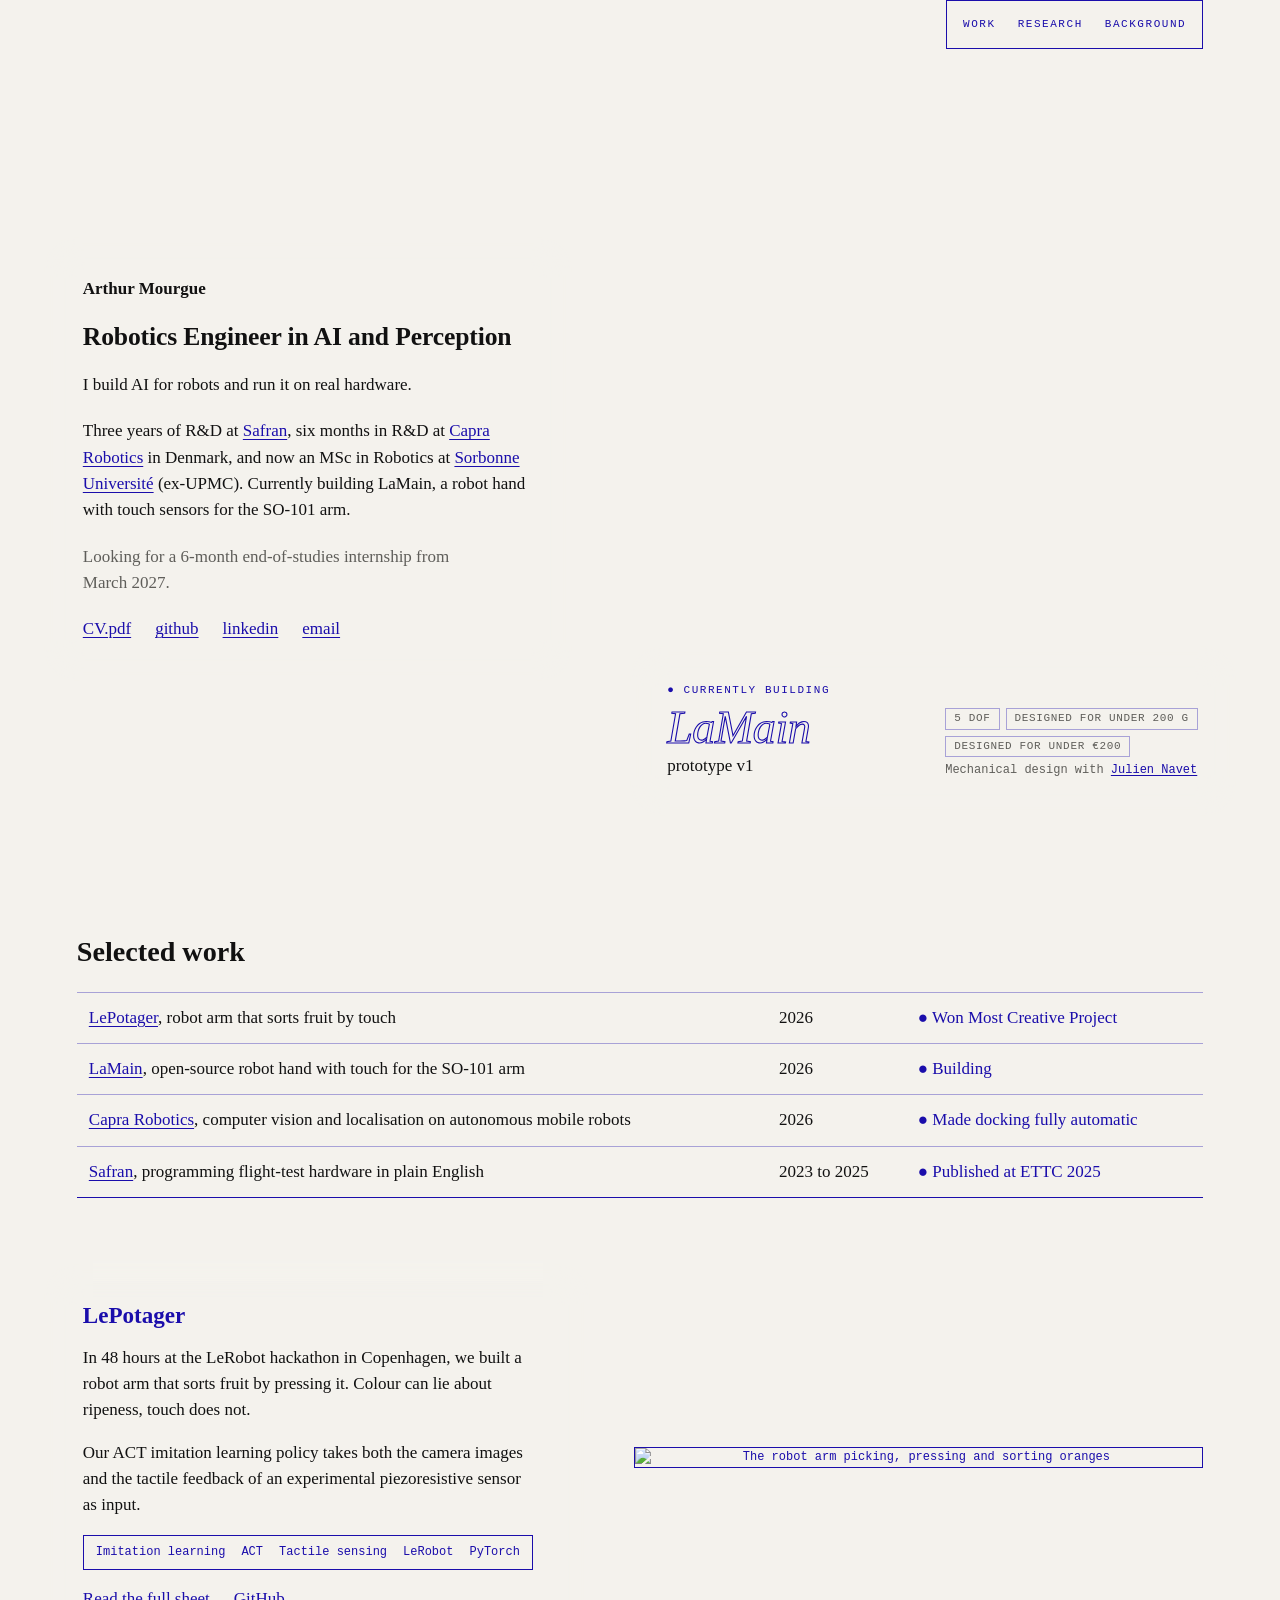
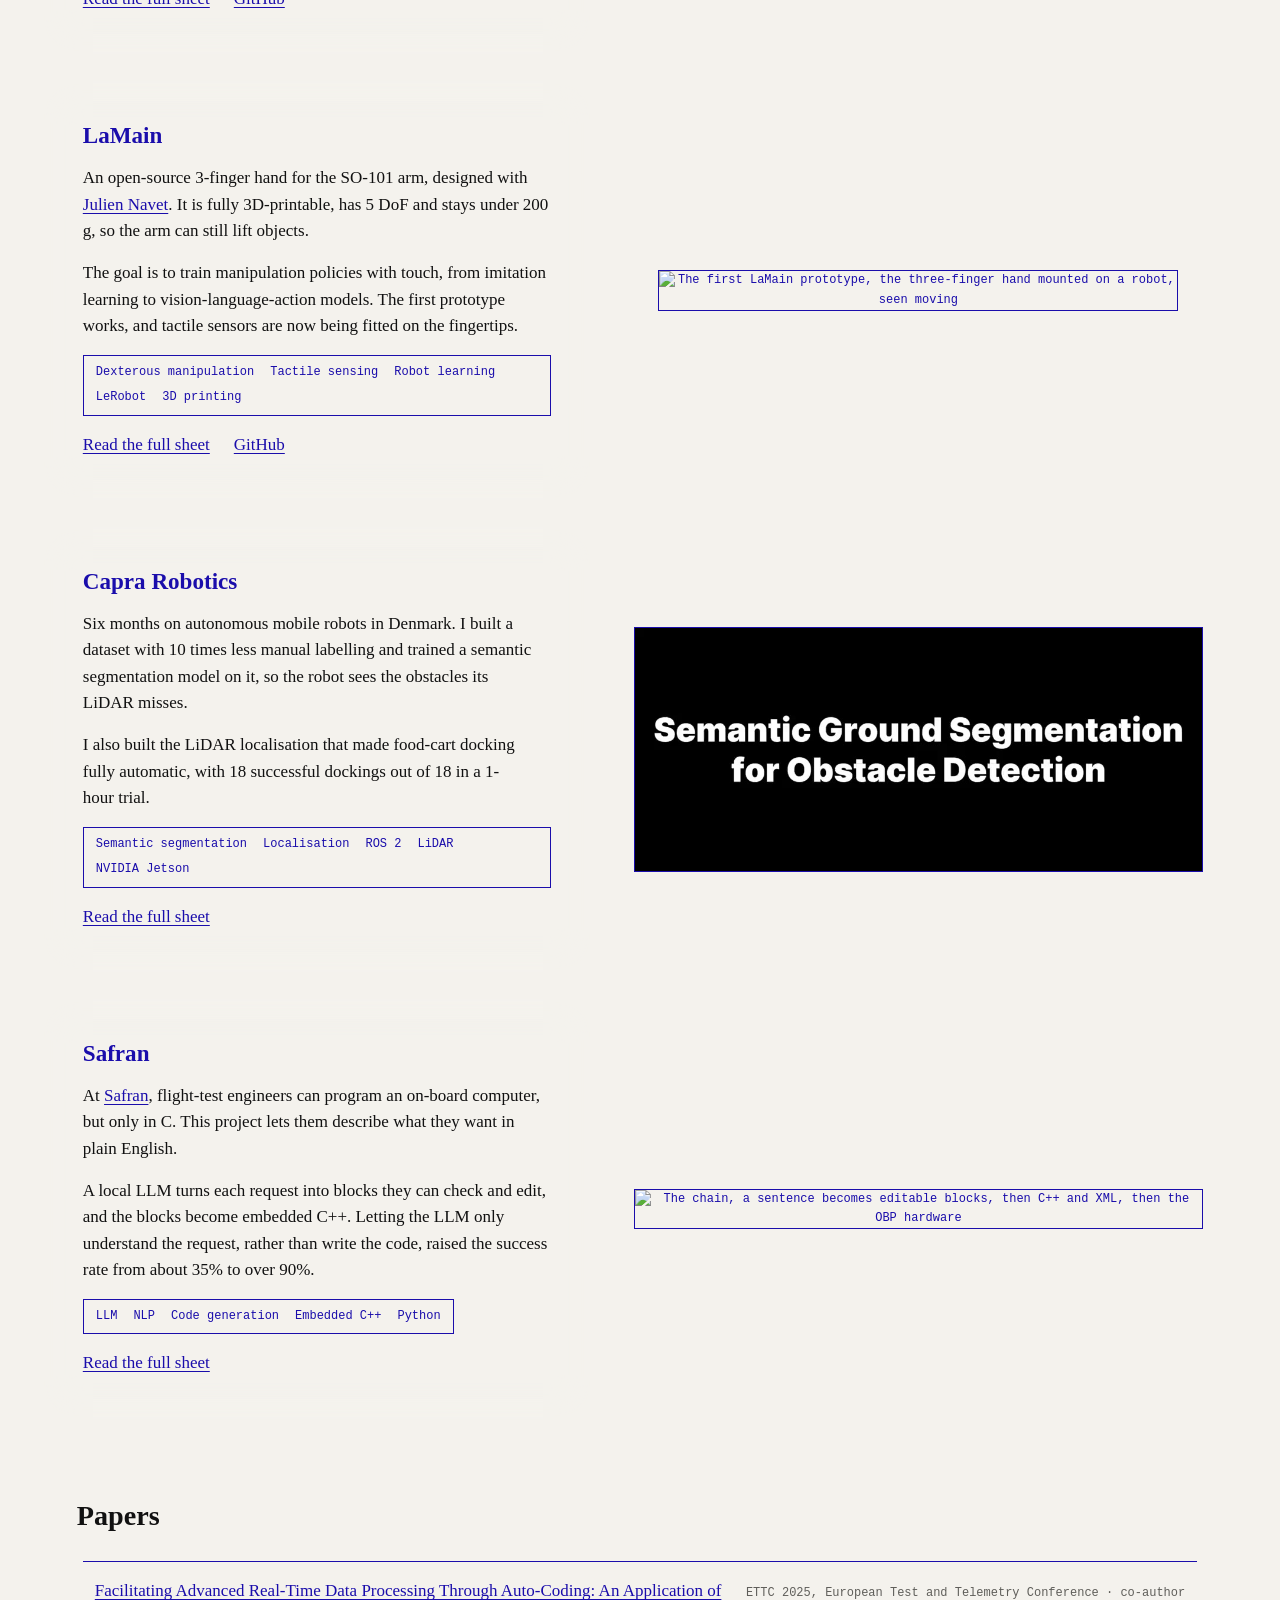
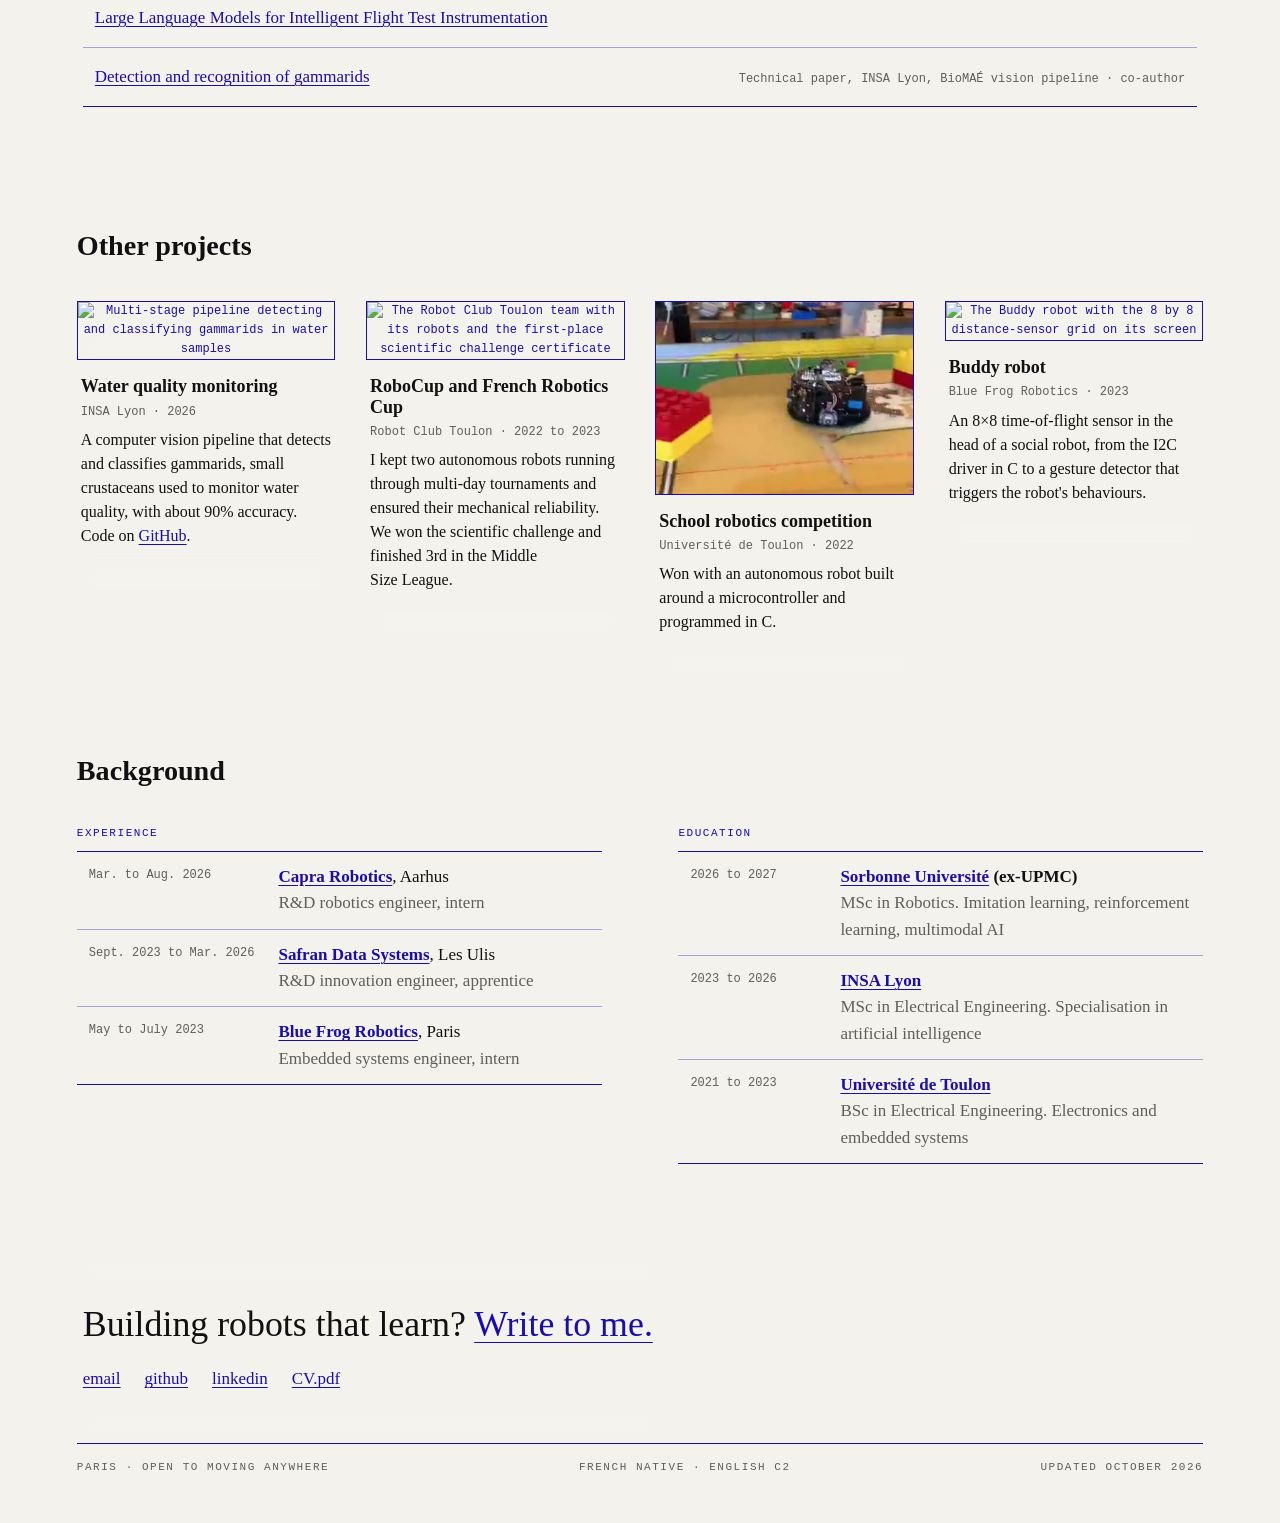
==== commit d564869c: "feat: restore school robotics card and fit hero copy" ====
--- a/site/index.html
+++ b/site/index.html
@@ -7,7 +7,7 @@
   <meta name="description" content="Robotics engineer in AI and perception. Three years of R&amp;D at Safran, six months in R&amp;D at Capra Robotics, MSc in Robotics at Sorbonne Université (ex-UPMC).">
   <meta name="color-scheme" content="light">
   <link rel="icon" href="assets/img/favicon.svg" type="image/svg+xml">
-  <link rel="stylesheet" href="assets/css/style.css?v=55">
+  <link rel="stylesheet" href="assets/css/style.css?v=56">
   <script>if ("IntersectionObserver" in window) document.documentElement.classList.add("js");</script>
   <!-- Social preview: export a 1200x630 screenshot of the hero to assets/img/og.png -->
   <meta property="og:title" content="Arthur Mourgue, Robotics Engineer in AI and Perception">
@@ -27,7 +27,7 @@
     <div class="intro paper">
       <p class="me">Arthur Mourgue</p>
       <h1>Robotics Engineer in AI and Perception</h1>
-      <p class="lead">I build AI for robots, from training the models to running them on real&nbsp;hardware.</p>
+      <p class="lead">I build AI for robots and run it on real&nbsp;hardware.</p>
       <p>Three years of R&amp;D at <a href="https://www.safran-group.com/companies/safran-data-systems">Safran</a>, six months in R&amp;D at <a href="https://caprarobotics.com">Capra Robotics</a> in Denmark, and now an MSc in Robotics at <a href="https://www.sorbonne-universite.fr">Sorbonne Université</a> (ex-UPMC). Currently building LaMain, a robot hand with touch sensors for the SO-101 arm.</p>
       <p class="note">Looking for a 6-month end-of-studies internship from March&nbsp;2027.</p>
       <p class="links">
@@ -198,6 +198,14 @@
         </div>
       </article>
       <article class="card reveal">
+        <div class="media media--crop"><video autoplay muted loop playsinline poster="assets/documents/competition-robotique-poster.jpg"><source src="assets/documents/competition-robotique.mp4" type="video/mp4"></video></div>
+        <div class="card__text paper">
+          <h3>School robotics competition</h3>
+          <span class="spec">Université de Toulon · 2022</span>
+          <p>Won with an autonomous robot built around a microcontroller and programmed in C.</p>
+        </div>
+      </article>
+      <article class="card reveal">
         <div class="media"><img src="assets/documents/buddyrobot.png" alt="The Buddy robot with the 8 by 8 distance-sensor grid on its screen"></div>
         <div class="card__text paper">
           <h3>Buddy robot</h3>
--- a/site/assets/css/style.css
+++ b/site/assets/css/style.css
@@ -504,6 +504,9 @@
 .pager { display: flex; flex-wrap: wrap; justify-content: space-between; gap: 16px; margin-top: var(--section); padding-block: 20px 56px; border-top: 1px solid var(--blue); background: var(--paper); }
 
 /* ---------- Responsive ---------- */
+@media (min-width: 961px) {
+  .intro h1 { font-size: clamp(1.3125rem, 2vw, 1.8125rem); }
+}
 @media (max-width: 960px) {
   .hero { grid-template-columns: minmax(0, 1fr); row-gap: 40px; }
   .hand-figure { justify-self: center; width: min(100%, 440px); }
